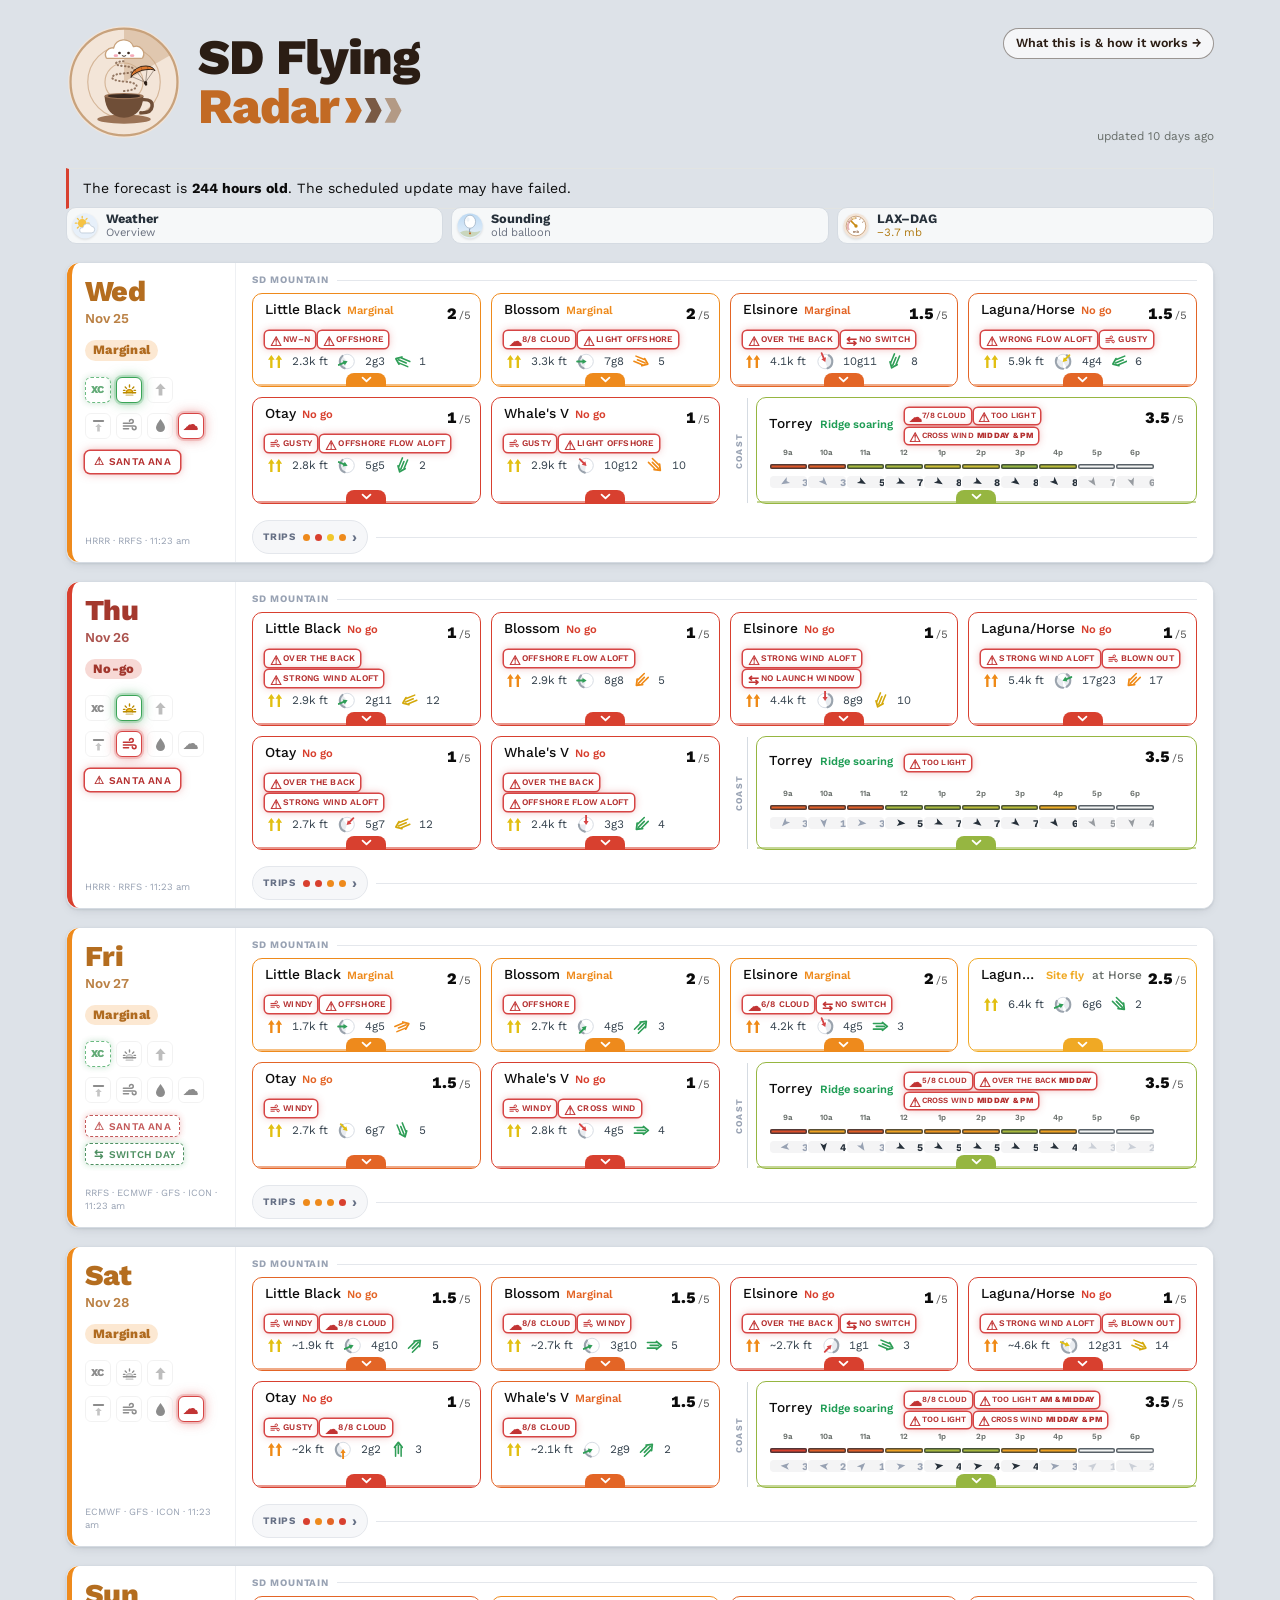
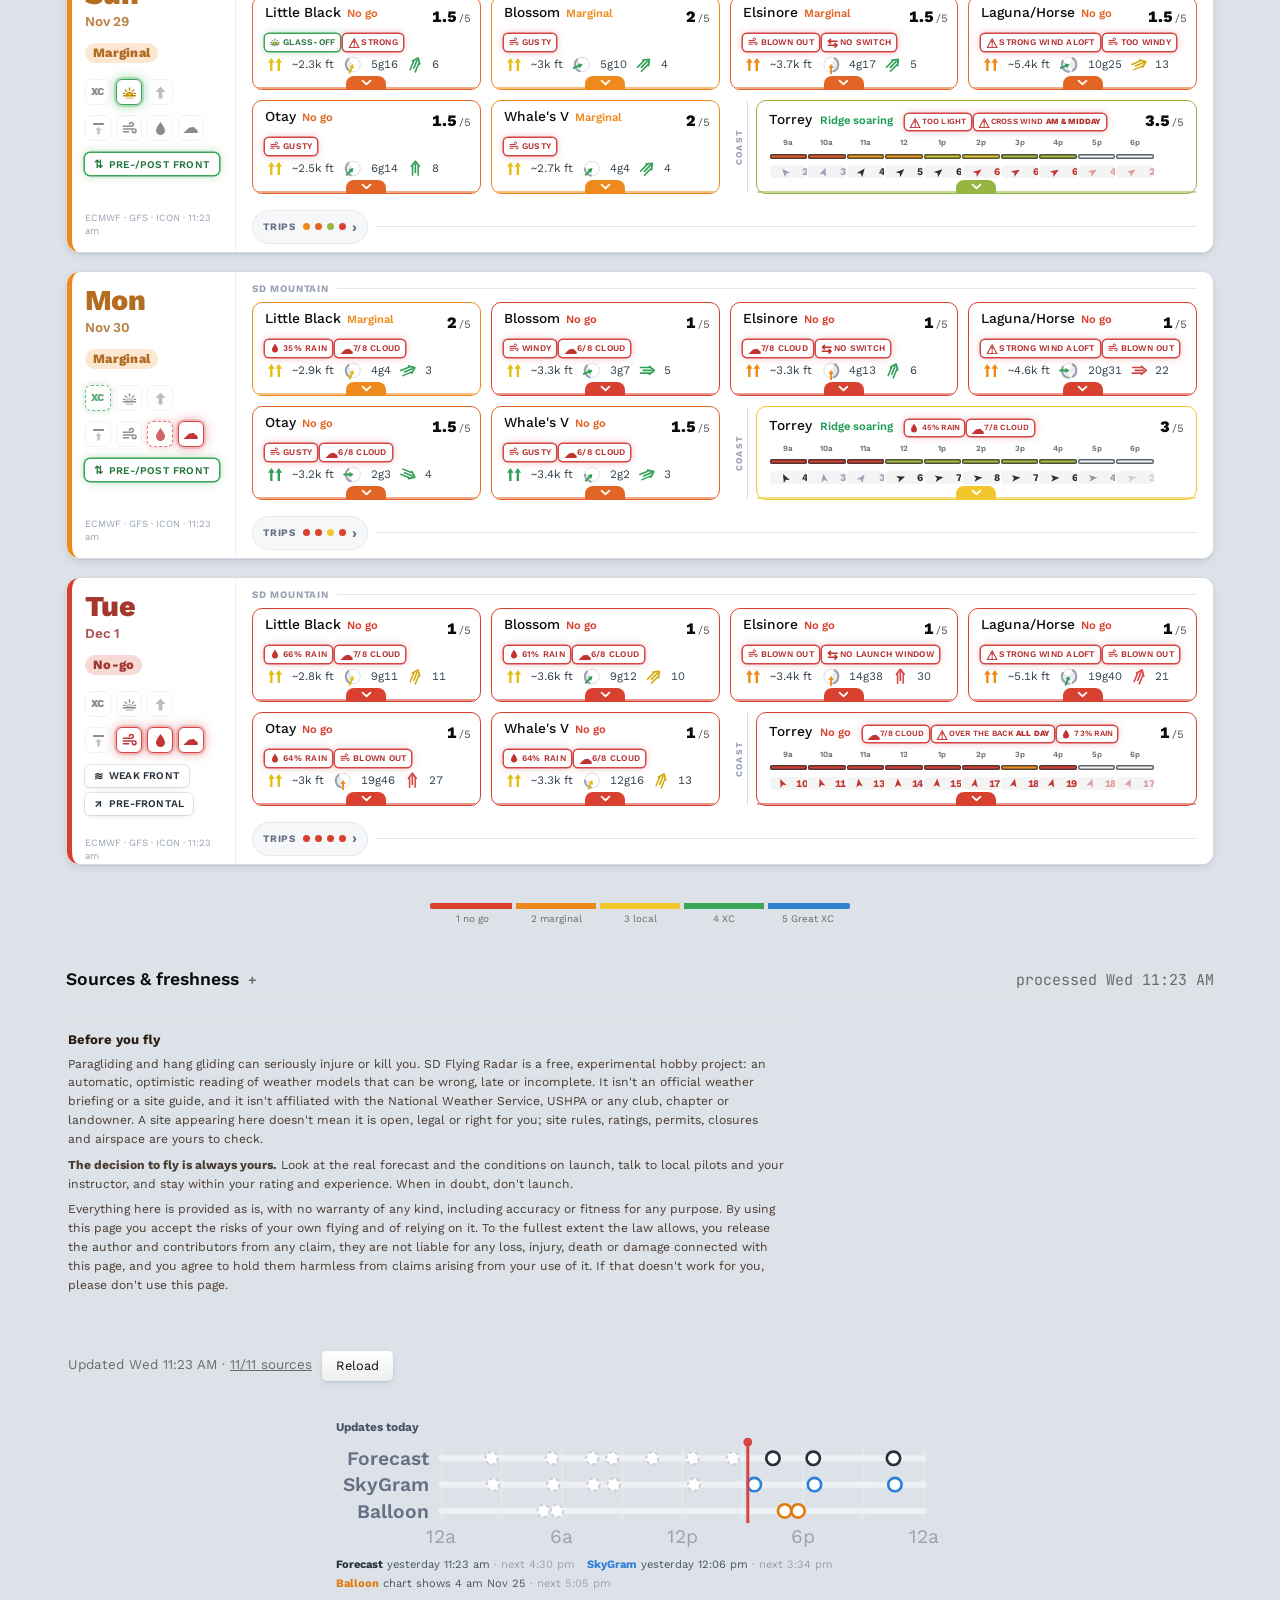
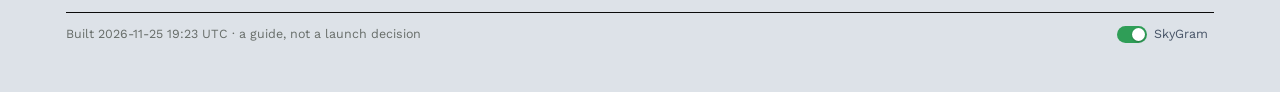
==== index.html @ cf8eb544 "Grid cards keep their two worst chips (the offshore-gradient warning was being cut); the chip reads " ====
<!doctype html>
<html lang="en" data-skin="glossy" data-theme="light" data-lay="grid">
<head>
<meta charset="utf-8">
<meta name="viewport" content="width=device-width,initial-scale=1,viewport-fit=cover">
<title>SD Flying Radar</title>
<meta name="claude:viewport-fit-sides" content="cover">

<link rel="icon" href="favicon.svg" type="image/svg+xml">
<link rel="icon" href="favicon-32.png" sizes="32x32" type="image/png">
<link rel="apple-touch-icon" href="apple-touch-icon.png">
<link rel="manifest" href="manifest.webmanifest">
<meta name="apple-mobile-web-app-title" content="SD Radar">
<meta name="apple-mobile-web-app-capable" content="yes">
<meta name="mobile-web-app-capable" content="yes">
<meta name="apple-mobile-web-app-status-bar-style" content="default">
<meta name="theme-color" content="#ffffff">
<link rel="preconnect" href="https://fonts.googleapis.com">
<link rel="stylesheet" href="https://fonts.googleapis.com/css2?family=Bodoni+Moda:ital,opsz,wght@0,6..96,500;1,6..96,500&family=Work+Sans:wght@400;500;600&family=JetBrains+Mono:wght@400;500&display=swap">
<style>
/* Layout: weather story on top, then one full-width card per day.
   Inside a card the three home sites get big panels, Torrey a row, the rest a compact strip.
   Same paper/ink look as the PG logbook; colour is reserved for day quality (1-5) and the day type. */
:root {
  --bg: #ffffff; --surface: #ffffff; --sunk: #f3f4f3; --ink: #0b0b0b; --muted: #676d69; --line: #e2e4e2;
  --q0: #d8402f; --q1: #ee8a1c; --q2: #f1c72b; --q3: #5fb24f; --q4: #3aa457; --q5: #2f7fcf;
  --font-display: "Bodoni Moda", "Didot", "Bodoni 72", Georgia, serif;
  --font-body: "Work Sans", "Helvetica Neue", Arial, sans-serif;
  --font-data: "JetBrains Mono", ui-monospace, Menlo, monospace;
  color-scheme: light;
}

* { box-sizing: border-box; }
[hidden] { display: none !important; }
body { margin: 0; background: var(--bg); color: var(--ink); font: 15px/1.5 var(--font-body); }
.wrap { max-width: 1180px; margin: 0 auto; padding-block: 24px 48px; padding-left: max(16px, env(safe-area-inset-left, 0px)); padding-right: max(16px, env(safe-area-inset-right, 0px)); display: grid; gap: 20px; }
h1, h2, h3 { font-family: var(--font-display); font-weight: 500; margin: 0; line-height: 1.1; text-wrap: balance; }
h1 { font-size: clamp(2.1rem, 6vw, 3.4rem); letter-spacing: -0.02em; }
h1 em { font-style: italic; }
h2 { font-size: 1.1rem; font-family: var(--font-body); font-weight: 600; }
.eyebrow { font-size: .68rem; text-transform: uppercase; letter-spacing: .16em; color: var(--muted); font-weight: 500; }
.muted { color: var(--muted); }
.mono { font-family: var(--font-data); font-variant-numeric: tabular-nums; }
a { color: inherit; }
button { font: inherit; color: var(--ink); background: var(--surface); border: 1px solid var(--line); padding: 6px 12px; min-height: 34px; cursor: pointer; }
button:hover { border-color: var(--ink); }
:focus-visible { outline: 2px solid var(--ink); outline-offset: 2px; }

header.top { display: flex; flex-wrap: wrap; gap: 8px 24px; align-items: baseline; justify-content: space-between; padding-bottom: 2px; }
header.top h1 { font-family: var(--font-body); font-weight: 700; font-size: 1.9rem; letter-spacing: -0.01em; display: flex; align-items: center; gap: 10px; flex-wrap: wrap; }
header.top h1 .logo { width: 78px; height: 78px; flex: 0 0 auto; }
/* wordmark: two lines, "Radar" in the wing's orange, chevrons exactly the height of the small letters (1ex) */
header.top h1 .wm { display: flex; flex-direction: column; line-height: .98; font-weight: 800; font-size: 2.15rem; letter-spacing: -0.02em; }
header.top h1 .wm1 { color: #2b1d14; } header.top h1 .wm2 { color: #c26a24; white-space: nowrap; }
header.top h1 .chev3 { height: 1ex; width: auto; vertical-align: baseline; margin-left: .12em; }
.fresh.bottom { margin: 12px 2px 0; }
header.top h1 .sub { font-weight: 400; font-size: .9rem; color: var(--muted); letter-spacing: 0; }
.fresh { display: flex; flex-wrap: wrap; gap: 6px 10px; align-items: center; font-size: .84rem; color: var(--muted); }
.fresh button { font-size: .8rem; min-height: 30px; padding: 3px 10px; border: 1px solid var(--line); border-radius: 4px; background: var(--surface); color: var(--ink); text-decoration: none; display: inline-flex; align-items: center; }
/* day card header: row 1 day + date, row 2 weather notices, row 3 sites; all on one left edge */
details.day > summary.hd { display: grid; grid-template-columns: minmax(0, 1fr) auto; column-gap: 12px; row-gap: 8px; align-items: center; }
details.day > summary.hd .exp { width: 30px; height: 26px; }
details.day > summary.hd .when { grid-column: 1; display: flex; align-items: baseline; gap: 6px; flex-wrap: nowrap; overflow: visible; }
details.day > summary.hd .when small { margin: 0 !important; display: inline !important; }
details.day > summary.hd .exp { grid-column: 2; grid-row: 1; }
details.day > summary.hd .notes { grid-column: 1 / -1; display: flex; flex-wrap: wrap; gap: 6px; align-items: center; }
details.day > summary.hd .notes .rx { margin: 0 !important; height: 24px; box-sizing: border-box; display: inline-flex; align-items: center; overflow: visible; }
details.day > summary.hd .sum { grid-column: 1 / -1; margin: 0; display: flex; flex-wrap: wrap; gap: 6px; align-items: center; }
details.day > summary.hd .sum .sc { margin: 0; }
details.day > summary.hd > .mods { grid-column: 1 / -1; justify-self: end; margin-top: -2px; }
/* wide screens: the model names sit at the end of the sites row instead of on a line of their own */
@media (min-width: 760px) {
  details.day > summary.hd .sum { grid-column: 1; }
  details.day > summary.hd > .mods { grid-column: 2; grid-row: 3; align-self: end; margin: 0 0 2px; }
  details.day > summary.hd:not(:has(.notes)) > .mods { grid-row: 2; }
}
details.fold, #sources { min-width: 0; max-width: 100%; }
.tablewrap { max-width: 100%; overflow-x: auto; }
.rules { border-collapse: collapse; font-size: .82rem; margin: 4px 0 10px; width: 100%; max-width: 680px; }
.rules th { text-align: left; font-weight: 600; padding: 5px 12px 5px 0; vertical-align: top; white-space: nowrap; }
.rules td { padding: 5px 0; color: #33404c; } .rules tr + tr { border-top: 1px solid var(--line); }
.howlink { display: inline-flex; align-items: center; gap: 6px; padding: 7px 14px; border-radius: 6px; background: #fff; color: #2b1d14; font-weight: 600; text-decoration: none; box-shadow: 0 0 0 1px rgba(20,30,40,.16), 0 2px 6px -3px rgba(20,30,40,.3); }
.howlink:hover { box-shadow: 0 0 0 1.5px #c26a24; }
.rx-why { --rxc: #444b52; }
/* the top of a day card (day, date, weather pills) is the coloured band; the sites sit on silver below */
details.day > summary.hd .band { grid-column: 1 / -1; display: grid; grid-template-columns: minmax(0, 1fr) auto; column-gap: 12px;
  align-items: center; margin: -12px -14px 0; padding: 7px 14px 7px; }
/* the day's colour sits only behind the day and date; pills and sites are on silver */
:root[data-skin="glossy"] details.day[data-date] { background: linear-gradient(180deg, #e3e7ec, #eef1f4) !important; }
:root[data-skin="glossy"] details.day[data-date] > summary.hd { background: linear-gradient(180deg, #e3e7ec, #e8ebef) !important; }
/* day cards stand out from the page: a slightly deeper silver, a firmer edge and a soft lift */
:root[data-skin="glossy"] details.day[data-date] { background: linear-gradient(180deg, #dce1e7, #e7eaee) !important;
  border: 1px solid rgba(15,25,40,.28) !important; box-shadow: 0 1px 0 rgba(255,255,255,.7) inset, 0 3px 10px -3px rgba(15,25,40,.35), 0 1px 2px rgba(15,25,40,.12) !important; }
:root[data-skin="glossy"] details.day[data-date] > summary.hd { background: linear-gradient(180deg, #dce1e7, #e1e5ea) !important; }
/* the day's quality is a small status chip next to the date; the card itself stays silver */
details.day[data-date] .band { padding: 10px 14px 0; margin-bottom: -8px; }
details.day[data-date] .when .dn { font-size: 1.4rem; line-height: 1.1; }
.dchip { display: inline-flex; align-items: center; height: 20px; padding: 0 8px; border-radius: 10px; font-size: .62rem; font-weight: 700;
  letter-spacing: .05em; text-transform: uppercase; color: #fff; background: var(--qc); white-space: nowrap; align-self: center; }
.dchip.lt { color: #2b1d14; }
/* day card spacing: even breathing room between the three rows, on every screen */
details.day > summary.hd.hd { row-gap: 10px; padding: 12px 14px 10px; }
details.day > summary.hd .notes { gap: 6px; }
details.day > summary.hd .sum { gap: 8px; }
details.day > summary.hd > .mods { margin-top: -4px; line-height: 1.2; }
/* weather notices: one neutral look, an icon says what it is; dark only for a strong signal */
details.day > summary.hd .notes .rx, details.day > summary.hd .notes .rx.rx-weak, details.day > summary.hd .notes .rx.rx-soft {
  background: rgba(255,255,255,.8) !important; color: #26303a !important; box-shadow: 0 0 0 1px rgba(20,30,40,.16) !important;
  border: 0 !important; border-radius: 5px; font-size: .66rem; font-weight: 600; letter-spacing: .03em; padding: 0 8px; gap: 5px; }
details.day > summary.hd .notes .rx .rq { opacity: .85; font-weight: 600; }
.rx .ic { font-style: normal; font-size: .82rem; line-height: 1; }
.rx .ic-svg { width: .62rem; height: .82rem; flex: 0 0 auto; }
/* site pills: bigger than the weather notices; XC a small bonus tag */
details.day > summary.hd .sum .sc { font-size: 1rem; min-height: 48px; padding: 7px 14px 7px; border-radius: 8px; justify-content: center; }
details.day > summary.hd .sum .sc .sc-t { gap: 6px; }
details.day > summary.hd .sum .sc .sc-bar { display: none; }   /* bar under the site name: off for now */
details.day > summary.hd .sum .sc .xcmark { font-size: .56rem; padding: 1px 4px; letter-spacing: .05em; border-radius: 3px; }
@media (max-width: 640px) { details.day > summary.hd .sum .sc { font-size: .95rem; min-height: 48px; padding: 7px 12px; } }
.of5 { font-size: .72em; font-weight: 500; opacity: .65; margin-left: 1px; }
.srcnote { font-size: .72rem; color: var(--muted); margin: 10px 2px 0; }
.banner { border: 1px solid var(--line); border-left: 3px solid var(--q0); padding: 9px 14px; font-size: .88rem; display: grid; gap: 4px; }

/* weather card: same frame as the days, neutral colour */
.story .wlist { display: grid; }
.story .wsec { background: color-mix(in srgb, var(--ink) 10%, var(--surface)); font-size: .72rem; font-weight: 700; letter-spacing: .1em; text-transform: uppercase;
  padding: 7px 18px; border-top: 1px solid color-mix(in srgb, var(--ink) 18%, transparent); border-bottom: 1px solid color-mix(in srgb, var(--ink) 18%, transparent); }
.story .wsec + .wrow { border-top: 0 !important; }
.story .wrow.wlink { font-size: .84rem; }
.story .wrow { display: grid; grid-template-columns: minmax(0, 1fr); gap: 4px 14px; padding: 8px 18px; font-size: .92rem; }
.story .wrow + .wrow { border-top: 1px solid var(--line); }
.story .wk { color: var(--muted); font-size: .86rem; }
#story > .hd { grid-template-columns: auto minmax(0, 1fr); }
#story > .hd .when { white-space: normal; }
#story > .hd .when small { white-space: nowrap; }
@media (max-width: 640px) { #story > .hd { grid-template-columns: 1fr; } }
.daynav a { border-radius: 4px; }
@media (max-width: 640px) { .story .wrow, .story .wsec { padding-inline: 14px; } }
.tag { font-size: .72rem; border: 1px solid var(--line); border-radius: 3px; padding: 0 6px; color: var(--muted); white-space: nowrap; }
.tag.ink { border-color: var(--ink); color: var(--ink); }
details.fold > summary { cursor: pointer; list-style: none; display: flex; justify-content: space-between; gap: 12px; flex-wrap: wrap; align-items: baseline; border-bottom: 1px solid var(--line); padding-bottom: 6px; }
details.fold > summary::-webkit-details-marker { display: none; }
details.fold > summary h2::after { content: " +"; color: var(--muted); font-family: var(--font-data); font-size: .9rem; }
details.fold[open] > summary h2::after { content: " −"; }
details.fold > :not(summary) { margin-top: 10px; }

.chip { display: inline-flex; align-items: center; gap: 4px; font-family: var(--font-data); font-size: .78rem; }
.chip i { width: 10px; height: 10px; display: inline-block; }
.xcmark { font-family: var(--font-body); font-weight: 600; font-size: .66rem; letter-spacing: .06em; background: var(--ink); color: var(--bg); padding: 1px 5px; border-radius: 3px; }

/* day cards */
.days { display: grid; gap: 18px; }
.day { border: 2px solid color-mix(in srgb, var(--ink) 75%, transparent); border-left: 6px solid var(--qc); border-radius: 4px; overflow: hidden; background: var(--surface); display: grid; scroll-margin-top: 12px; }
.day > .hd { display: grid; grid-template-columns: minmax(0, 1fr) auto; gap: 4px 18px; align-items: baseline; padding: 12px 18px 10px; background: linear-gradient(180deg, color-mix(in srgb, var(--qc) 20%, var(--surface)), color-mix(in srgb, var(--qc) 30%, var(--surface))); border-bottom: 1px solid color-mix(in srgb, var(--qc) 45%, var(--line)); }
.day .when { font-family: var(--font-body); font-weight: 600; font-size: 1.15rem; white-space: nowrap; }
.day .when small { font-weight: 400; font-size: .85rem; color: var(--muted); margin-left: 8px; }
.day .headline { margin: 0; font-size: .9rem; }
.big { font-family: var(--font-body); font-weight: 600; font-variant-numeric: tabular-nums; font-size: 1.35rem; line-height: 1; white-space: nowrap; }
.big small { font-size: .7rem; color: var(--muted); }

.list { display: grid; }
.srow { display: grid; grid-template-columns: 128px minmax(70px, 180px) 52px minmax(0, 1fr); gap: 4px 14px; align-items: center;
  padding: 10px 18px; border: 0; background: transparent; width: 100%; text-align: left; min-height: 0; cursor: pointer; color: var(--ink); }
.srow:hover, .srow[aria-expanded="true"] { background: color-mix(in srgb, var(--ink) 4%, transparent); }
.srow .nm { font-family: var(--font-body); font-weight: 500; font-size: .98rem; white-space: nowrap; overflow: hidden; text-overflow: ellipsis; }
.srow .rt { font-family: var(--font-body); font-weight: 600; font-variant-numeric: tabular-nums; font-size: 1rem; text-align: right; white-space: nowrap; }
.srow .tx { display: flex; flex-wrap: wrap; gap: 2px 8px; align-items: baseline; min-width: 0; }
.list > .srow + .srow, .minor > .srow { border-top: 1px solid var(--line); }
.srow.coast { border-top-color: color-mix(in srgb, var(--ink) 22%, transparent) !important; }
.minor { display: grid; grid-template-columns: repeat(auto-fit, minmax(min(100%, 400px), 1fr)); column-gap: 0; border-top: 1px solid color-mix(in srgb, var(--ink) 22%, transparent); }
.minor > .srow:nth-child(-n+2) { border-top: 0; }
@media (max-width: 840px) { .minor > .srow:nth-child(2) { border-top: 1px solid var(--line); } }
.srow.small { padding-block: 7px; grid-template-columns: 128px minmax(60px, 110px) 46px minmax(0, 1fr); }
.srow.small .nm { font-weight: 400; font-size: .86rem; color: var(--muted); }
.srow.small .rt { font-size: .86rem; font-weight: 500; color: var(--muted); }
.srow.small .note, .srow.small .lab { font-size: .74rem; }
.srow.small .note { color: var(--muted); }
.srow.small { grid-template-columns: 110px minmax(50px, 90px) 46px minmax(0, 1fr); }
.srow.small .tx { flex-wrap: nowrap; overflow: hidden; white-space: nowrap; }
.srow.small .tx .note { overflow: hidden; text-overflow: ellipsis; }
.srow.small .tag { font-size: .66rem; padding: 0 4px; }
@media (max-width: 640px) {
  .srow, .srow.small { grid-template-columns: minmax(0, 1fr) 90px 48px; padding-inline: 14px; }
  .srow .tx { grid-column: 1 / -1; }
  .srow.small .tx { white-space: normal; flex-wrap: wrap; }
}
.label { display: inline-flex; gap: 6px; align-items: center; flex-wrap: wrap; }
.lab { font-size: .86rem; font-weight: 600; }
.note { font-size: .86rem; margin: 0; }

/* 1-5 bar with flyable (2.5) and XC (3.5) marks */
.bar { height: 8px; background: var(--sunk); position: relative; display: block; }
.bar i { position: absolute; inset: 0 auto 0 0; display: block; }
.bar::before, .bar::after { content: ""; position: absolute; top: -2px; bottom: -2px; width: 1px; background: var(--muted); opacity: .5; }
.bar::before { left: 50%; } .bar::after { left: 70%; }
.bar.thin { height: 5px; }

.row { display: grid; grid-template-columns: 110px minmax(80px, 200px) 46px minmax(0, 1fr); gap: 12px; align-items: center; padding: 8px 16px; border: 0; border-top: 1px solid var(--line); background: transparent; width: 100%; text-align: left; min-height: 0; cursor: pointer; }
.row .nm { font-family: var(--font-display); font-size: 1.05rem; }
@media (max-width: 560px) { .row { grid-template-columns: 80px minmax(0, 1fr) 40px; } .row .note { grid-column: 1 / -1; } }
.others { display: grid; grid-template-columns: repeat(auto-fit, minmax(min(100%, 170px), 1fr)); border-top: 1px solid var(--line); }
.mini { padding: 8px 16px; display: grid; gap: 3px; border: 0; background: transparent; text-align: left; min-height: 0; width: 100%; cursor: pointer; align-content: start; }
.mini .t { display: flex; justify-content: space-between; gap: 6px; font-size: .8rem; }
.mini .t span:first-child { color: var(--muted); }
.mini .note { font-size: .74rem; color: var(--muted); }

.det { grid-column: 1 / -1; border-bottom: 1px solid var(--line); border-top: 1px solid var(--ink); padding: 12px 16px 14px; display: grid; gap: 10px; font-size: .84rem; background: var(--surface); }
.factors { display: grid; gap: 6px; max-width: 720px; }
/* opened site: two compact sections, what makes the number and what is only good to know */
.dsec { display: grid; gap: 6px; max-width: 720px; }
/* second level: name, label + what made the number, pills; no bar, no number (the colour says it) */
.srow.srow, .srow.small.small { grid-template-columns: minmax(0, 1fr); row-gap: 4px; }
.srow .tx { grid-column: 1 / -1; }
.srow .nmrow { grid-column: 1 / -1; display: flex; align-items: center; justify-content: space-between; gap: 10px; min-width: 0; }
.dscore.sm { margin: 0; padding: 0; border-radius: 0; background: none; box-shadow: none; }
.dscore.sm b { font-size: 1.05rem; } .dscore.sm .dsl { font-size: .75rem; margin-right: 4px; } .dscore.sm small { font-size: .7rem; }
@media (min-width: 760px) {
  .srow.srow, .srow.small.small { grid-template-columns: 150px minmax(0, 1fr); column-gap: 14px; }
  .srow .tx { grid-column: 1 / -1; } .srow .spills { grid-column: 1 / -1 !important; }
}
.fresh-top { margin: 2px 0 0; font-size: .74rem; color: var(--muted); }
.wa { display: inline-flex; align-items: center; gap: 2px; white-space: nowrap; }
.wa svg { width: .8em; height: .8em; }
.wa svg.lift { width: 1.05em; height: .9em; margin-right: 3px; }
.wa small { font-size: .78em; opacity: .7; margin-left: 1px; }
.facts .sep { margin: 0 6px; opacity: .5; }
.hstrip { display: grid; grid-template-columns: repeat(10, 1fr); gap: 2px; max-width: 520px; }
.hstrip .hc { height: 14px; border-radius: 2px; box-shadow: inset 0 0 0 1.5px rgba(38,48,58,.75); }
.hstrip .hl:first-of-type, .hstrip .hl:last-child { white-space: nowrap; }
.hstrip .hl { font-size: .58rem; color: var(--muted); text-align: center; font-variant-numeric: tabular-nums; line-height: 1.1; }
.hstrip .hc { grid-row: 1; }
.hstrip .hl { grid-row: 3; }
.hstrip .wbr { grid-row: 2; height: 9px; margin: 1px 2px 0; }
.hstrip .wbr svg { display: block; width: 100%; height: 100%; overflow: visible; }
.hstrip .wbr path { fill: none; stroke: #26303a; stroke-width: 1.6; stroke-linecap: round; stroke-linejoin: round; }
.hstrip .wbr.glass path { stroke: #b07a2a; stroke-dasharray: 3 3; }
/* one text system: body .78rem, captions .72rem, every chip and section head .62rem capitals */
.dh, .gk, .steps .st, .srow .spills .rx, details.day > summary.hd .notes .rx { font-size: .62rem !important; font-weight: 600; letter-spacing: .04em; text-transform: uppercase; }
.gk, .steps .st { height: 21px; display: inline-flex; align-items: center; padding: 0 7px; border-radius: 5px; }
.factor .fk, .factor .fv, .srow .facts { font-size: .78rem; }
.factor .fs { font-size: .72rem; }
.srow .facts { font-size: .78rem; color: #33404c; font-variant-numeric: tabular-nums; }
.srow.small .facts { font-size: .72rem; }
.srow .spills { grid-column: 1 / -1; display: flex; flex-wrap: wrap; gap: 5px; }
.srow .spills .rx { margin: 0; height: 21px; padding: 0 7px; gap: 4px; border-radius: 5px; font-size: .6rem; font-weight: 600; letter-spacing: .03em;
  text-transform: uppercase; background: rgba(255,255,255,.8); color: #26303a; box-shadow: 0 0 0 1px rgba(20,30,40,.16); border: 0; display: inline-flex; align-items: center; }
.srow .spills .rx.strong { background: #26303a; color: #fff; box-shadow: none; }
.srow .spills .dv { font-weight: 800; }
.dscore { justify-self: start; width: max-content; display: inline-flex; align-items: baseline; gap: 2px; padding: 3px 12px; border-radius: 6px; margin-bottom: 8px;
  background: color-mix(in srgb, var(--rc) 45%, #fff); box-shadow: 0 0 0 1px rgba(20,30,40,.12); font-variant-numeric: tabular-nums; }
.dscore .dsl { font-size: .95rem; font-weight: 600; margin-right: 6px; }
.dscore b { font-size: 1.35rem; font-weight: 800; } .dscore small { font-size: .8rem; opacity: .7; }
.dsec + .dsec { margin-top: 10px; }
.dh { font-size: .62rem; font-weight: 700; letter-spacing: .1em; text-transform: uppercase; color: var(--muted); }
.steps { display: flex; flex-wrap: wrap; align-items: center; gap: 4px 6px; font-size: .74rem; }
.steps .st { padding: 2px 7px; border-radius: 4px; background: rgba(255,255,255,.75); box-shadow: 0 0 0 1px rgba(20,30,40,.12); font-variant-numeric: tabular-nums; }
.steps .st.neg { color: #8a2c1d; }
.steps .st.fin { font-weight: 700; background: color-mix(in srgb, var(--rc) 55%, #fff); }
.steps .arr { color: var(--muted); font-size: .7rem; }
.gks { display: flex; flex-wrap: wrap; gap: 5px; }
.gk { font-size: .72rem; padding: 2px 8px; border-radius: 4px; background: rgba(255,255,255,.6); box-shadow: 0 0 0 1px rgba(20,30,40,.1); color: #33404c; }
.factor { display: grid; grid-template-columns: 110px minmax(0, 1fr) 96px; gap: 2px 12px; align-items: center; }
.factor .fk { font-size: .8rem; }
.factor .fv { font-variant-numeric: tabular-nums; font-weight: 500; font-size: .86rem; text-align: right; white-space: nowrap; }
.factor .fs { grid-column: 2 / -1; font-size: .72rem; color: var(--muted); margin-top: -2px; }
.factor .fbar { height: 8px; background: var(--sunk); position: relative; }
.factor .fbar i { position: absolute; inset: 0 auto 0 0; display: block; }
@media (max-width: 560px) { .factor { grid-template-columns: 92px minmax(0, 1fr) 96px; gap: 2px 10px; } }

.inds { display: flex; flex-wrap: wrap; gap: 6px 16px; align-items: center; font-size: .78rem; }
.ind { display: inline-flex; align-items: center; gap: 6px; font-weight: 500; }
.ind i { width: 9px; height: 9px; border-radius: 50%; display: inline-block; }
.legend { display: flex; flex-wrap: wrap; gap: 6px 16px; font-size: .76rem; color: var(--muted); align-items: center; }
.legend .chip i { width: 18px; height: 8px; }
section.panel { display: grid; gap: 10px; }
section.panel > header { border-bottom: 1px solid var(--ink); padding-bottom: 6px; display: flex; justify-content: space-between; gap: 12px; flex-wrap: wrap; align-items: baseline; }
.tablewrap { overflow-x: auto; }
table.src { border-collapse: collapse; width: 100%; font-size: .82rem; }
table.src th, table.src td { text-align: left; padding: 7px 12px 7px 0; border-bottom: 1px solid var(--line); white-space: nowrap; }
table.src th { font-size: .62rem; text-transform: uppercase; letter-spacing: .14em; color: var(--muted); font-weight: 500; }
td.mono { font-family: var(--font-data); }
.ok { color: var(--q3); } .bad { color: var(--q0); }
.links { display: grid; grid-template-columns: repeat(auto-fill, minmax(min(100%, 250px), 1fr)); gap: 8px; }
.links a { border: 1px solid var(--line); padding: 9px 12px; text-decoration: none; display: grid; gap: 2px; }
.links a:hover { border-color: var(--ink); }
.links small { color: var(--muted); font-size: .74rem; }
.how { font-size: .86rem; max-width: 90ch; display: grid; gap: 6px; }
.how p { margin: 0; }
footer { border-top: 1px solid var(--ink); padding-top: 12px; display: flex; flex-wrap: wrap; gap: 8px; align-items: center; justify-content: space-between; font-size: .78rem; color: var(--muted); }
footer .presets { display: flex; gap: 6px; }
.snaps[open] { flex-basis: 100%; }
footer button[aria-pressed="true"] { border-color: var(--ink); box-shadow: inset 0 0 0 1px var(--ink); }
/* sticky day buttons (phone and desktop) */
.daynav { position: sticky; top: env(safe-area-inset-top, 0px); z-index: 20; background: var(--bg); display: flex; gap: 6px; overflow-x: auto; padding: 8px 0; border-bottom: 1px solid var(--line); scrollbar-width: none; }
.daynav::-webkit-scrollbar { display: none; }
.daynav a { flex: 0 0 auto; text-decoration: none; display: grid; justify-items: center; gap: 1px; min-width: 54px; padding: 5px 8px; border: 1px solid var(--line); border-bottom: 4px solid var(--qc); background: var(--surface); }
.daynav a b { font-weight: 500; font-size: .8rem; }
.daynav a span { font-family: var(--font-data); font-size: .72rem; color: var(--muted); }
body::before { content: ""; position: fixed; inset: 0 0 auto; height: env(safe-area-inset-top, 0px); z-index: 30; background: var(--bg); }
.day { scroll-margin-top: calc(env(safe-area-inset-top, 0px) + 74px); }

/* bottom sheet for site details on phones */
.scrim { position: fixed; inset: 0; z-index: 40; background: color-mix(in srgb, var(--ink) 35%, transparent); }
.sheet { position: fixed; left: 0; right: 0; bottom: 0; z-index: 41; max-height: 82vh; overflow-y: auto; background: var(--surface); border-top: 2px solid var(--ink);
  padding: 8px max(16px, env(safe-area-inset-right, 0px)) calc(18px + env(safe-area-inset-bottom, 0px)) max(16px, env(safe-area-inset-left, 0px));
  display: grid; gap: 10px; font-size: .86rem; box-shadow: 0 -8px 24px color-mix(in srgb, var(--ink) 18%, transparent); }
@media (min-width: 761px) { .sheet { left: 50%; right: auto; width: min(720px, 100vw); transform: translateX(-50%); border: 2px solid var(--ink); border-bottom: 0; border-radius: 14px 14px 0 0; } }
.sheet .grab { justify-self: center; width: 44px; height: 4px; background: var(--line); border-radius: 2px; }
.sheet .close { position: absolute; top: 6px; right: max(10px, env(safe-area-inset-right, 0px)); min-height: 36px; min-width: 36px; padding: 0; font-size: 1.1rem; }
.sheet .when { font-size: .74rem; color: var(--muted); text-transform: uppercase; letter-spacing: .12em; }
@media (prefers-reduced-motion: no-preference) { .sheet { animation: up .18s ease-out; } @keyframes up { from { transform: translateY(30%); opacity: .4; } } }

/* phone: tighter cards */
@media (max-width: 760px) {
  .wrap { gap: 14px; padding-block: 14px 36px; }
  .day > .hd { padding: 10px 14px 8px; }
  .day .when { font-size: 1.25rem; }
  .big { font-size: 1.25rem; }
  .note { font-size: .82rem; }
  .legend { display: none; }
  
  .factor { grid-template-columns: 92px minmax(0, 1fr) 96px; }
}
/* day type: the strongest signal on a card */
.rx { display: inline-flex; align-items: center; gap: 6px; font-family: var(--font-body); font-weight: 700; font-size: .78rem; letter-spacing: .06em;
  text-transform: uppercase; color: #fff; background: var(--rxc); padding: 3px 9px; border-radius: 999px; white-space: nowrap; vertical-align: middle; }
.rx .rq { font-weight: 500; text-transform: none; letter-spacing: 0; opacity: .85; }
.rx.sm { font-size: .6rem; padding: 0 5px; letter-spacing: .04em; }
.rx-front { --rxc: #34508f; } .rx-pre { --rxc: #6b7899; } .rx-post { --rxc: #11827f; }
.rx-sa { --rxc: #d2691e; } .rx-rain { --rxc: #2f6fb3; } .rx-cloud { --rxc: #5d6b7a; }
.rx.rx-weak { background: transparent !important; color: var(--rxc); box-shadow: inset 0 0 0 1.5px var(--rxc) !important; }
.rx.rx-soft { background: transparent !important; color: #2f6fb3; box-shadow: inset 0 0 0 1.5px #2f6fb3 !important; }
.day > .hd .when .rx + .rx { margin-left: 5px; }
.wk-d .rx.sm + .rx.sm { margin-top: 2px; } .rx-switch { --rxc: #b8860b; }
.day .when .rx { margin-left: 10px; }
details.day > summary { list-style: none; cursor: pointer; }
/* week grid */
.wk { display: grid; gap: 6px; border: 2.5px solid var(--ink); border-radius: 12px; padding: 10px; background: var(--surface); }
.wk-h, .wk-r { display: grid; grid-template-columns: 76px repeat(var(--cols), minmax(0, 1fr)); gap: 6px; align-items: stretch; }
.wk-h span { font-size: .66rem; font-weight: 600; color: var(--muted); text-align: center; text-transform: uppercase; letter-spacing: .04em; }
.wk-d { display: grid; justify-items: start; align-content: center; gap: 1px; padding: 2px 0; border: 0; background: transparent; text-align: left; min-height: 0; cursor: pointer; }
.wk-d b { font-size: .92rem; } .wk-d small { font-size: .7rem; color: var(--muted); }
.wk-d .rx.sm { font-size: .5rem; margin-top: 2px; padding: 0 4px; letter-spacing: .02em; }
.wk-c { display: flex; align-items: center; justify-content: center; gap: 4px; min-height: 48px; padding: 4px; border-radius: 8px; cursor: pointer;
  background: color-mix(in srgb, var(--rc) 30%, var(--surface)); border: 1.25px solid color-mix(in srgb, var(--ink) 70%, transparent); }
.wk-c b { font-size: 1.25rem; font-weight: 700; font-variant-numeric: tabular-nums; }
.wk-c .xcmark { font-size: .55rem; padding: 0 4px; }
.wk-c .trend { margin: 0; font-size: .6rem; }
.wk-c.empty { display: flex; align-items: center; justify-content: center; color: var(--muted); }
.wk-s { grid-column: 2 / -1; font-size: .74rem; color: var(--muted); margin-top: -2px; display: flex; flex-wrap: wrap; gap: 4px; align-items: center; }
.wk-x { border: 1px solid color-mix(in srgb, var(--ink) 55%, transparent); border-radius: 999px; padding: 0 7px; min-height: 0; font-size: .72rem; background: color-mix(in srgb, var(--q4) 18%, var(--surface)); }
.wk-x .xcmark { font-size: .5rem; padding: 0 3px; }
.wk-why { text-transform: none; font-weight: 600; color: var(--ink); }
.dsl { display: grid; gap: 6px; }
.ds { display: grid; grid-template-columns: 40px minmax(0, 1fr); gap: 10px; align-items: center; text-align: left; min-height: 0; padding: 8px 10px; border-radius: 8px;
  background: color-mix(in srgb, var(--rc) 14%, var(--surface)); border: 1.25px solid color-mix(in srgb, var(--ink) 60%, transparent); box-shadow: inset 3px 0 0 var(--rc); }
.ds-n { font-size: 1.3rem; text-align: center; }
.ds-t { display: flex; flex-wrap: wrap; gap: 2px 8px; align-items: baseline; }
.ds-nm { font-weight: 600; }
.sheet .when .rx, .sheet .when .why { margin-left: 6px; text-transform: uppercase; }
.sheet .when .why { font-size: .62rem; border: 1.5px solid var(--ink); border-radius: 999px; padding: 0 6px; color: var(--ink); }
#story > .hd { position: relative; padding-right: 44px; }
#story > .hd .exp { position: absolute; right: 12px; top: 10px; }
.day > .hd .when { display: flex; flex-wrap: wrap; align-items: center; gap: 4px 0; white-space: normal; min-width: 0; }
.day > .hd .when small { white-space: nowrap; }
.day > .hd .when .rx, .day > .hd .when .why { white-space: nowrap; }
#story > .hd .ov { grid-column: 1 / -1; font-size: .92rem; font-weight: 500; margin-top: 2px; }
#story[open] > .hd { border-bottom: 1.5px solid var(--ink); }
details.day > summary::-webkit-details-marker { display: none; }
details.day:not([open]) > summary { border-bottom: 0 !important; }
.day > .hd .sum { grid-column: 1 / -1; display: flex; flex-wrap: wrap; gap: 6px; align-items: center; margin-top: 4px; }
.sc { display: inline-flex; align-items: center; gap: 4px; font-size: .78rem; padding: 2px 8px; border-radius: 999px;
  background: color-mix(in srgb, var(--rc) 22%, var(--surface)); border: 1px solid color-mix(in srgb, var(--ink) 55%, transparent); font-variant-numeric: tabular-nums; }
.sc b { font-weight: 600; }
@media (max-width: 640px) { .sc { font-size: .72rem; padding: 2px 7px; } }
.wk-h span { line-height: 1.15; align-self: end; }
.sc .xcmark { font-size: .55rem; padding: 0 4px; }
.sx { font-size: .74rem; color: var(--muted); margin-left: 4px; }
details.day[open] > summary .sum, details.day[open] > summary > .mods { display: none; }
.exp { width: 34px; height: 34px; border-radius: 50%; border: 1.5px solid var(--ink); background: var(--surface); display: inline-flex; align-items: center; justify-content: center; align-self: center; flex: 0 0 auto; }
.chev { display: block; width: 9px; height: 9px; border-right: 2.5px solid var(--ink); border-bottom: 2.5px solid var(--ink); transform: translateY(-2px) rotate(45deg); transition: transform .15s ease; }
details.day[open] > summary .chev { transform: translateY(2px) rotate(-135deg); }
/* a smaller open button on each site row (second layer), so it's clear a site opens too */
.srow { position: relative; padding-right: 46px !important; }
.exp.sm { position: absolute; right: 10px; top: 50%; transform: translateY(-50%); width: 24px; height: 24px; }
.exp.sm .chev { width: 6px; height: 6px; border-width: 0 2px 2px 0; }
.srow[aria-expanded="true"] .exp.sm .chev { transform: translateY(1px) rotate(-135deg); }
details.day > summary.hd { grid-template-columns: minmax(0, 1fr) 34px; align-items: center; }
details.day > summary.hd .when { flex-wrap: nowrap; overflow: hidden; }
details.day > summary.hd .when .rx { flex: 0 1 auto; min-width: 0; overflow: hidden; text-overflow: ellipsis; }
.rx-s { display: none; }
@media (max-width: 640px) { details.day > summary.hd .rx { letter-spacing: .02em; font-size: .56rem; padding: 2px 6px; } }
.dn-s { display: none; }
.frz { font-size: .66rem; font-weight: 600; letter-spacing: .04em; text-transform: uppercase; color: var(--ink); border: 1px dashed color-mix(in srgb, var(--ink) 50%, transparent); border-radius: 4px; padding: 0 6px; margin-right: 4px; }
.flown { padding: 6px 18px; font-size: .8rem; border-bottom: 1px solid var(--line); background: color-mix(in srgb, var(--ink) 4%, var(--surface)); }
.arch-back { justify-self: start; }
.arch-h { margin: 0; font-size: .82rem; color: var(--muted); }
.day > .hd .when small.rel { font-size: .8rem; font-weight: 500; color: var(--ink); margin-left: 5px; }
.day > .hd .when small.rel + small { margin-left: 5px; }
@media (max-width: 430px) { details.day > summary.hd .when.has-rx small.rel + small { display: none; } }
.wk-d small.rel { font-size: .7rem; font-weight: 500; color: var(--ink); }
@media (max-width: 430px) { details.day > summary.hd .when.has-rx .dn-l { display: none; } details.day > summary.hd .when.has-rx .dn-s { display: inline; } }
/* day-type and rain pills travel together: next to the date when there is room, else on the next line */
.day > .hd .when .pills { display: inline-flex; gap: 5px; align-items: center; margin-left: 8px; white-space: nowrap; }
.day > .hd .when .pills .rx { margin: 0; }
details.day > summary.hd .when { flex-wrap: wrap; row-gap: 4px; }
/* phones: the pills get their own line under the day and wrap instead of being cut off; labels shorten */
@media (max-width: 640px) {
  details.day > summary.hd .when .pills { flex: 1 0 100%; margin-left: 0; flex-wrap: wrap; white-space: normal; row-gap: 4px; }
  details.day > summary.hd .when .pills .rx { overflow: visible; flex: 0 0 auto; }
  .rx .lg { display: none; }
}
.day > .hd .sum .why { margin: 0 4px 0 0; font-size: .66rem; }
/* which models fed the day's ratings, bottom right of each card */
.mods { font-size: .66rem; color: var(--muted); font-weight: 400; letter-spacing: .02em; white-space: nowrap; }
.day > .hd .sum .mods { margin-left: auto; align-self: flex-end; }
.sc.watch { border-width: 2px; border-style: solid; font-weight: 600; }

.srow.watch:not(.shy) .nm::before { content: "★ "; }
.sc.shy { background: transparent !important; border: 1px dashed color-mix(in srgb, var(--ink) 35%, transparent); color: var(--muted); font-size: .7rem; padding: 1px 7px; }
.srow.watch.shy { filter: grayscale(1); opacity: .5; }
.nwsr { font-size: .7rem; font-weight: 600; color: var(--ink); border: 1.5px dashed var(--ink); border-radius: 999px; padding: 1px 8px; white-space: nowrap; }
.nwsrow { font-size: .8rem; font-weight: 600; padding: 6px 14px; border-bottom: 1px dashed color-mix(in srgb, var(--ink) 40%, transparent); }
.mods-b { display: block; text-align: right; padding: 6px 14px 8px; }
details.day:not([open]) > .mods-b { display: none; }
@media (max-width: 640px) {
  details.day > summary.hd { gap: 4px 10px; }
  details.day > summary.hd .when { font-size: 1.1rem; }
  details.day > summary.hd .when small { margin-left: 6px; font-size: .78rem; }
  details.day > summary.hd .when .rx { font-size: .6rem; padding: 2px 7px; margin-left: 7px; }
}
.trend { display: inline-flex; align-items: baseline; gap: 1px; font-size: .62rem; font-weight: 700; margin-right: 4px; vertical-align: 1px; }
.trend small { font-size: .58rem; font-weight: 500; color: var(--muted); }
.trend.up { color: var(--q4); } .trend.down { color: var(--q0); }
.daynav a span.n .trend { margin: 0 0 0 2px; }
.day .why { margin-left: 8px; display: inline-flex; vertical-align: middle; font-size: .7rem; font-weight: 600; letter-spacing: .05em; text-transform: uppercase;
  border: 1.5px solid var(--ink); border-radius: 999px; padding: 1px 8px; color: var(--ink); background: var(--surface); }
.daynav a span.rx { color: #fff; font-family: var(--font-body); font-size: .56rem; }
.daynav a span.rx .rq { display: none; }
.empty { padding: 30px; border: 1px dashed var(--ink); text-align: center; }

/* ---------- site tiles and day tabs ---------- */
.daynav a b { font-size: .74rem; font-weight: 600; color: var(--muted); letter-spacing: .02em; }
.daynav a span.n { font-family: var(--font-body); font-size: 1.15rem; font-weight: 700; line-height: 1; color: var(--ink); display: inline-flex; align-items: center; gap: 4px; }
.daynav a span.n .xcmark { font-size: .55rem; padding: 1px 4px; }
.daynav a { gap: 3px; min-width: 58px; padding: 6px 8px 7px; }
.det { margin: 0; }
.srow { transition: background-color .12s ease; }

/* Tinted: each site is a flat tile washed in its own rating colour */
.day { border: 2.5px solid var(--ink); border-radius: 12px; }
.day > .hd { background: color-mix(in srgb, var(--qc) 22%, var(--surface)); border-bottom: 1.5px solid var(--ink); }
.list { gap: 6px; padding: 10px; }
.minor { gap: 6px; border-top: 0; }
.srow, .srow.coast { border: 1.25px solid color-mix(in srgb, var(--ink) 70%, transparent) !important; border-radius: 8px; background: color-mix(in srgb, var(--rc) 9%, var(--surface)); box-shadow: inset 3px 0 0 var(--rc); }
.srow:hover { background: color-mix(in srgb, var(--rc) 15%, var(--surface)); }
.srow[aria-expanded="true"] { border-bottom-color: transparent !important; border-radius: 8px 8px 0 0; background: color-mix(in srgb, var(--rc) 15%, var(--surface)); }
.det { margin-top: -6px; border: 1.25px solid color-mix(in srgb, var(--ink) 70%, transparent); border-top: 1px dashed var(--line); border-radius: 0 0 8px 8px; background: color-mix(in srgb, var(--sunk) 80%, var(--surface)); box-shadow: inset 3px 0 0 var(--line); }
.daynav a { border: 1.5px solid var(--ink); border-radius: 8px; background: color-mix(in srgb, var(--qc) 22%, var(--surface)); }


/* ---------- optional glossy skin (button next to Light/Dark) ---------- */
:root[data-skin="glossy"] { --gl-hl: rgba(255,255,255,.95); --gl-hl2: rgba(255,255,255,.55); --gl-sh: rgba(20,32,56,.16); --gl-sh2: rgba(20,32,56,.08); --gl-page: linear-gradient(180deg, #eef1f5, #f8f9fb 40%, #eef1f5); }
:root[data-skin="glossy"] body { background: var(--gl-page); background-attachment: fixed; }
:root[data-skin="glossy"] body::before { background: transparent; }
:root[data-skin="glossy"] .day { border: 0; border-radius: 22px; overflow: hidden;
  background: linear-gradient(180deg, color-mix(in srgb, var(--surface) 96%, transparent), color-mix(in srgb, var(--surface) 88%, transparent));
  box-shadow: inset 0 1px 0 var(--gl-hl), 0 1px 2px var(--gl-sh2), 0 14px 34px -14px var(--gl-sh); }
:root[data-skin="glossy"] .day > .hd { border-bottom: 1px solid color-mix(in srgb, var(--ink) 8%, transparent);
  background: linear-gradient(180deg, color-mix(in srgb, var(--qc) 55%, var(--surface)), color-mix(in srgb, var(--qc) 34%, var(--surface))); }
:root[data-skin="glossy"] #story > .hd { background: linear-gradient(180deg, color-mix(in srgb, var(--ink) 8%, var(--surface)), var(--surface)); }
:root[data-skin="glossy"] .day > .hd .when { letter-spacing: -.01em; }
:root[data-skin="glossy"] .exp { border: 0; background: linear-gradient(180deg, var(--surface), color-mix(in srgb, var(--ink) 7%, var(--surface)));
  box-shadow: inset 0 1px 0 var(--gl-hl), 0 1px 2px var(--gl-sh2), 0 3px 8px -2px var(--gl-sh); }
:root[data-skin="glossy"] .rx { background: linear-gradient(180deg, color-mix(in srgb, var(--rxc) 80%, #fff), var(--rxc)); box-shadow: inset 0 1px 0 rgba(255,255,255,.35), 0 2px 6px -2px var(--gl-sh); }
:root[data-skin="glossy"] .why { border: 0; background: linear-gradient(180deg, var(--surface), color-mix(in srgb, var(--ink) 8%, var(--surface))); box-shadow: inset 0 1px 0 var(--gl-hl), 0 1px 3px var(--gl-sh2); }
:root[data-skin="glossy"] .sc { border: 0; padding: 3px 10px;
  background: linear-gradient(180deg, color-mix(in srgb, var(--rc) 38%, var(--surface)), color-mix(in srgb, var(--rc) 60%, var(--surface)));
  box-shadow: inset 0 1px 0 var(--gl-hl2), 0 1px 2px var(--gl-sh2), 0 3px 8px -4px var(--gl-sh); }
:root[data-skin="glossy"] .list { gap: 8px; padding: 12px; }
:root[data-skin="glossy"] .srow, :root[data-skin="glossy"] .srow.coast { border: 0 !important; border-radius: 16px;
  background: linear-gradient(180deg, color-mix(in srgb, var(--rc) 22%, var(--surface)), color-mix(in srgb, var(--rc) 40%, var(--surface)));
  box-shadow: inset 0 1px 0 var(--gl-hl), inset 5px 0 0 var(--rc), 0 1px 2px var(--gl-sh2), 0 6px 16px -8px var(--gl-sh); }
:root[data-skin="glossy"] .srow:active { transform: scale(.99); }
:root[data-skin="glossy"] .srow[aria-expanded="true"] { border-radius: 16px 16px 0 0; box-shadow: inset 0 1px 0 var(--gl-hl), inset 4px 0 0 var(--rc); }
:root[data-skin="glossy"] .det { border: 0; border-radius: 0 0 16px 16px; margin-top: -8px;
  background: linear-gradient(180deg, color-mix(in srgb, var(--ink) 4%, var(--surface)), var(--surface)); box-shadow: inset 4px 0 0 var(--line), 0 6px 16px -8px var(--gl-sh); }
:root[data-skin="glossy"] .bar, :root[data-skin="glossy"] .factor .fbar { border-radius: 999px; overflow: hidden; background: color-mix(in srgb, var(--ink) 9%, var(--surface)); box-shadow: inset 0 1px 2px var(--gl-sh2); }
:root[data-skin="glossy"] .bar i, :root[data-skin="glossy"] .factor .fbar i { border-radius: 999px; background-image: linear-gradient(180deg, rgba(255,255,255,.45), rgba(255,255,255,0) 60%) !important; }
:root[data-skin="glossy"] .bar::before, :root[data-skin="glossy"] .bar::after { opacity: .25; }
:root[data-skin="glossy"] .wk { border: 0; border-radius: 22px; padding: 12px; box-shadow: inset 0 1px 0 var(--gl-hl), 0 1px 2px var(--gl-sh2), 0 14px 34px -14px var(--gl-sh); }
:root[data-skin="glossy"] .wk-c { border: 0; border-radius: 14px;
  background: linear-gradient(180deg, rgba(255,255,255,.35), rgba(255,255,255,0) 55%), linear-gradient(180deg, color-mix(in srgb, var(--rc) 50%, var(--surface)), color-mix(in srgb, var(--rc) 75%, var(--surface)));
  box-shadow: inset 0 1px 0 var(--gl-hl), 0 1px 2px var(--gl-sh2), 0 5px 12px -5px var(--gl-sh); }
:root[data-skin="glossy"] .wk-c:active { transform: scale(.97); }
:root[data-skin="glossy"] .sheet { border: 0; border-radius: 22px 22px 0 0; box-shadow: 0 -12px 40px -8px var(--gl-sh);
  background: linear-gradient(180deg, var(--surface), color-mix(in srgb, var(--ink) 3%, var(--surface))); }
:root[data-skin="glossy"] .ds { background: linear-gradient(180deg, color-mix(in srgb, var(--rc) 22%, var(--surface)), color-mix(in srgb, var(--rc) 40%, var(--surface))); border: 0; border-radius: 14px; box-shadow: inset 0 1px 0 var(--gl-hl), inset 4px 0 0 var(--rc), 0 1px 2px var(--gl-sh2), 0 4px 10px -6px var(--gl-sh); }
:root[data-skin="glossy"] .xcmark { border-radius: 5px; background: linear-gradient(180deg, color-mix(in srgb, var(--ink) 75%, #888), var(--ink)); }
:root[data-skin="glossy"] .fresh button, :root[data-skin="glossy"] footer button { border: 0; border-radius: 999px; padding-inline: 14px;
  background: linear-gradient(180deg, var(--surface), color-mix(in srgb, var(--ink) 7%, var(--surface))); box-shadow: inset 0 1px 0 var(--gl-hl), 0 1px 2px var(--gl-sh2), 0 3px 8px -3px var(--gl-sh); }
:root[data-skin="glossy"] footer button[aria-pressed="true"] { box-shadow: inset 0 0 0 1.5px var(--ink), 0 1px 2px var(--gl-sh2); }

/* glossy: cards stand out (fine ring + deeper shadow), darker weather card */
:root[data-skin="glossy"] .day { box-shadow: 0 0 0 1px rgba(15,25,40,.16), inset 0 1px 0 var(--gl-hl), 0 2px 4px rgba(15,25,40,.10), 0 18px 40px -16px rgba(15,25,40,.38); }
:root[data-skin="glossy"] .srow, :root[data-skin="glossy"] .srow.coast { box-shadow: 0 0 0 1px rgba(15,25,40,.14), inset 0 1px 0 var(--gl-hl), inset 5px 0 0 var(--rc), 0 2px 3px rgba(15,25,40,.08), 0 8px 18px -10px rgba(15,25,40,.35); }
:root[data-skin="glossy"] .wk { box-shadow: 0 0 0 1px rgba(15,25,40,.16), inset 0 1px 0 var(--gl-hl), 0 2px 4px rgba(15,25,40,.10), 0 18px 40px -16px rgba(15,25,40,.38); }
:root[data-skin="glossy"] .wk-c { box-shadow: 0 0 0 1px rgba(15,25,40,.14), inset 0 1px 0 var(--gl-hl), 0 2px 3px rgba(15,25,40,.08), 0 6px 14px -6px rgba(15,25,40,.35); }
:root[data-skin="glossy"] .sc { box-shadow: 0 0 0 1px rgba(15,25,40,.14), inset 0 1px 0 var(--gl-hl2), 0 2px 6px -3px rgba(15,25,40,.3); }
:root[data-skin="glossy"] #story { background: linear-gradient(180deg, #e3e7ec, #eef1f4); }
:root[data-skin="glossy"] #story > .hd { background: linear-gradient(180deg, #cfd5dc, #dde2e8); border-bottom-color: rgba(15,25,40,.18); }
:root[data-skin="glossy"] #story .wsec { background: #c9d0d8; border-color: rgba(15,25,40,.18); }
:root[data-skin="glossy"] #story .wrow + .wrow { border-top-color: rgba(15,25,40,.12); }
:root[data-skin="glossy"] .day > .hd { background: linear-gradient(180deg, color-mix(in srgb, var(--qc) 66%, var(--surface)), color-mix(in srgb, var(--qc) 44%, var(--surface))); }
:root[data-skin="glossy"] .srow, :root[data-skin="glossy"] .srow.coast { background: linear-gradient(180deg, color-mix(in srgb, var(--rc) 30%, var(--surface)), color-mix(in srgb, var(--rc) 52%, var(--surface))); }
:root[data-skin="glossy"] .sc { background: linear-gradient(180deg, color-mix(in srgb, var(--rc) 48%, var(--surface)), color-mix(in srgb, var(--rc) 72%, var(--surface))); }
:root[data-skin="glossy"] .wk-c { background: linear-gradient(180deg, rgba(255,255,255,.35), rgba(255,255,255,0) 55%), linear-gradient(180deg, color-mix(in srgb, var(--rc) 62%, var(--surface)), color-mix(in srgb, var(--rc) 88%, var(--surface))); }
:root[data-skin="glossy"] .ds { background: linear-gradient(180deg, color-mix(in srgb, var(--rc) 30%, var(--surface)), color-mix(in srgb, var(--rc) 52%, var(--surface))); }

/* tighter corners everywhere (both looks) */
.day, :root[data-skin="glossy"] .day, .wk, :root[data-skin="glossy"] .wk { border-radius: 7px; }
.srow, .srow.coast, :root[data-skin="glossy"] .srow, :root[data-skin="glossy"] .srow.coast,
.ds, :root[data-skin="glossy"] .ds, .wk-c, :root[data-skin="glossy"] .wk-c { border-radius: 5px; }
.srow[aria-expanded="true"], :root[data-skin="glossy"] .srow[aria-expanded="true"] { border-radius: 5px 5px 0 0; }
.det, :root[data-skin="glossy"] .det { border-radius: 0 0 5px 5px; }
.sc, :root[data-skin="glossy"] .sc, .wk-x, .why, :root[data-skin="glossy"] .why { border-radius: 4px; }
.rx { border-radius: 4px; }
.sheet, :root[data-skin="glossy"] .sheet { border-radius: 8px 8px 0 0; }
:root[data-skin="glossy"] .fresh button, :root[data-skin="glossy"] footer button { border-radius: 5px; }
.exp { border-radius: 6px; }
:root[data-skin="glossy"] .bar, :root[data-skin="glossy"] .factor .fbar, :root[data-skin="glossy"] .bar i, :root[data-skin="glossy"] .factor .fbar i { border-radius: 2px; }

/* chip with a small rating bar under the name */
.sc { flex-direction: column; align-items: stretch; gap: 3px; padding-bottom: 4px; }
.sc-t { display: inline-flex; align-items: center; gap: 4px; }
.sc-bar { display: block; height: 4px; border-radius: 2px; background: color-mix(in srgb, var(--ink) 16%, var(--surface)); overflow: hidden; box-shadow: inset 0 0 0 .5px color-mix(in srgb, var(--ink) 25%, transparent); }
.sc-bar i { display: block; height: 100%; border-radius: 2px; background: color-mix(in srgb, var(--rc) 80%, #000); }
:root[data-skin="glossy"] .sc-bar i { background-image: linear-gradient(180deg, rgba(255,255,255,.4), rgba(255,255,255,0) 70%); }

footer .btnlink { font-size: .8rem; min-height: 30px; padding: 3px 10px; border: 1px solid var(--line); border-radius: 5px; background: var(--surface); color: var(--ink); text-decoration: none; display: inline-flex; align-items: center; }
:root[data-skin="glossy"] footer .btnlink { border: 0; background: linear-gradient(180deg, var(--surface), color-mix(in srgb, var(--ink) 7%, var(--surface))); box-shadow: inset 0 1px 0 var(--gl-hl), 0 1px 2px var(--gl-sh2), 0 3px 8px -3px var(--gl-sh); }

/* tiny colour legend above the footer */
.qlegend { display: grid; gap: 3px; width: 100%; max-width: 420px; margin: 18px auto 22px; }
/* computer screens: a bigger logo and wordmark */
@media (min-width: 760px) {
  header.top h1 .logo { width: 116px; height: 116px; }
  header.top h1 .wm { font-size: 3.1rem; }
  header.top h1 { gap: 16px; }
}
.qbar { height: 6px; border-radius: 3px; box-shadow: inset 0 0 0 .5px color-mix(in srgb, var(--ink) 25%, transparent);
  background: linear-gradient(90deg, var(--q0) 0 19.6%, transparent 19.6% 20.4%, var(--q1) 20.4% 39.6%, transparent 39.6% 40.4%, var(--q2) 40.4% 59.6%, transparent 59.6% 60.4%, var(--q4) 60.4% 79.6%, transparent 79.6% 80.4%, var(--q5) 80.4% 100%); box-shadow: none; border-radius: 2px; }
.qlab { display: grid; grid-template-columns: repeat(5, 1fr); font-size: .62rem; color: var(--muted); }
.qlab span { text-align: center !important; }
.qlab span { flex: 1; text-align: center; } .qlab span:first-child { text-align: left; } .qlab span:last-child { text-align: right; }
/* day cards take the weather card's solid silver; the weather card itself goes a shade quieter */
:root[data-skin="glossy"] details.day[data-date] { background: linear-gradient(180deg, color-mix(in srgb, var(--qc) 14%, #e3e7ec), color-mix(in srgb, var(--qc) 8%, #eef1f4)); }
details.day[data-date] { border-left: 1px solid rgba(15,25,40,.18) !important; }
:root[data-skin="glossy"] details.day[data-date] > summary.hd { background: linear-gradient(180deg, color-mix(in srgb, var(--qc) 30%, #cfd5dc), color-mix(in srgb, var(--qc) 20%, #dde2e8)); border-bottom-color: rgba(15,25,40,.18); }
:root[data-skin="glossy"] #story { background: linear-gradient(180deg, #eef1f4, #f5f6f8); }
:root[data-skin="glossy"] #story > .hd { background: linear-gradient(180deg, #e6e9ed, #eef1f4); }
:root[data-skin="glossy"] #story .wsec { background: #e1e5ea; }

/* compact site cards (first layer): label beside the name, tighter padding and pills */
.srow .nmw { display: flex; align-items: baseline; gap: 8px; min-width: 0; }
.srow .nmw .nm { flex: 0 1 auto; min-width: 0; }
.srow .nmw .lab { flex: 0 0 auto; font-size: .8rem; }
.srow .nmw .xcmark { flex: none; align-self: center; }
.srow.srow, .srow.small.small { padding-top: 7px; padding-bottom: 7px; row-gap: 3px; }
.list { gap: 5px; padding: 8px; }
:root[data-skin="glossy"] .list { gap: 6px; padding: 8px; }
.srow .spills { gap: 4px; margin-top: 1px; }
.srow .spills .rx { height: 19px; padding: 0 6px; }
.dscore.sm b { font-size: 1rem; }

/* day pills: a site name never wraps; on a narrow phone a row may hold three */
details.day > summary.hd .sum .sc, details.day > summary.hd .sum .sc.sc { white-space: nowrap; min-height: 30px; padding: 3px 10px !important; font-size: .9rem; }
/* trip areas on a day San Diego is flyable: a size smaller */
details.day > summary.hd .sum .sc.sc.trip { font-size: .76rem; min-height: 26px; padding: 2px 9px !important; align-self: center; }

/* site cards: warnings and notes on the first row, right after the name and label */
.srow .nmw { flex-wrap: wrap; align-items: center; row-gap: 4px; flex: 1 1 0; min-width: 0; }
.srow .nmrow .dscore { flex: 0 0 auto; align-self: flex-start; }
.srow .nmw .spills .rx { flex: 0 0 auto; max-width: 100%; white-space: nowrap; overflow: hidden; text-overflow: ellipsis; }
.srow .nmw .spills { display: contents; }
.srow .nmw { column-gap: 6px; }
.srow .nmw .lab { margin-right: 2px; }
.srow .nmw .lnch { flex: 0 0 auto; font-size: .74rem; color: var(--muted, #8a94a3); font-weight: 500; }
.srow .nmw .nm, .srow .nmw .lab, .srow .nmw .xcmark { flex: 0 0 auto; overflow: visible; text-overflow: clip; }

/* top right: the way in to "what this is and how it works" — quiet but easy to find */
header.top { position: relative; }
.therm { margin: 0 -17px; max-width: none; }
.dsec:has(> .therm) { max-width: none; }
.therm svg { display: block; width: 100%; height: auto; border-radius: 6px; }
.wc.avg b { font-weight: 800; }
.howbtn { position: absolute; top: 4px; right: 0; display: inline-block; white-space: nowrap; padding: 5px 12px; border-radius: 999px;
  border: 1.25px solid color-mix(in srgb, #2b1d14 45%, transparent); background: rgba(255,255,255,.7); color: #2b1d14; font-weight: 600; font-size: .78rem; text-decoration: none; }
.howbtn:hover { border-color: #c26a24; color: #c26a24; }
@media (max-width: 480px) { .howbtn { font-size: .72rem; padding: 4px 10px; } .howbtn .hl2 { display: none; } }
/* quiet sounding pill in the weather overview's empty corner (first layer) */
#story > summary.hd { position: relative; }
#sndrow { display: flex; justify-content: flex-end; gap: 8px; margin: -4px 4px 10px; }
.sndq { position: static; display: inline-block; margin: 0; padding: 2px 9px; border-radius: 999px; border: 1px solid color-mix(in srgb, currentColor 22%, transparent); color: var(--muted, #6b6b6b) !important; font-size: .78rem; text-decoration: none !important; white-space: nowrap; }
.sndq:hover { color: #c26a24 !important; border-color: #c26a24; }
/* bottom: the disclaimer */
.disclaimer { font-size: .76rem; line-height: 1.55; color: #4a3b30; border-top: 1px solid var(--line); padding: 14px 2px 4px; display: grid; gap: 7px; max-width: 90ch; }
.disclaimer h2 { font-size: .82rem; font-weight: 700; margin: 0; color: #2b1d14; }
.disclaimer p { margin: 0; }

/* site card: mini hour strip, 9 am to 6 pm, the flying window outlined */
.srow .mstrip { grid-column: 1 / -1; display: flex; align-items: center; gap: 5px; max-width: 300px; margin-top: 2px; }
.srow .mstrip b { font-size: .55rem; font-weight: 600; color: var(--muted); line-height: 1; flex: 0 0 auto; }
.srow .mstrip .mcells { flex: 1 1 auto; display: grid; grid-template-columns: repeat(10, 1fr); gap: 2px; }
.srow .mstrip i { height: 7px; border-radius: 2px; box-shadow: inset 0 0 0 1px rgba(38,48,58,.55); }
.srow .mstrip i { position: relative; }
.srow[aria-expanded="true"] .mstrip, .srow[aria-expanded="true"] .wtab { display: none; }   /* open: the third level takes over */   /* open: the big strip below takes over */
.srow .mstrip { margin-top: 9px; }
.srow .mstrip .mcells { position: relative; }
.srow .mstrip em { position: absolute; bottom: calc(100% + 2px); font-size: 8.5px; line-height: 1; font-weight: 600; font-style: normal; color: var(--muted); white-space: nowrap; }
.srow .mstrip i.none { box-shadow: inset 0 0 0 1px rgba(38,48,58,.35); opacity: .7; }


/* touch tooltip */
.tip { position: fixed; z-index: 50; background: #26303a; color: #fff; font-size: .78rem; line-height: 1.35; padding: 6px 9px; border-radius: 6px; box-shadow: 0 4px 14px rgba(0,0,0,.25); pointer-events: none; }

/* day boxes: line 2 of every day card, always six, lit when they apply */
details.day > summary.hd .notes { margin-top: -3px; }
details.day > summary.hd .sum { margin-top: 3px; }
.sig { display: inline-flex; flex-wrap: nowrap; gap: 4px; margin-right: 2px; }
.sig .g { height: 24px; min-width: 24px; padding: 0 4px; border-radius: 6px; display: inline-flex; align-items: center; justify-content: center;
  background: #fff; border: 1.25px solid color-mix(in srgb, #26303a 35%, transparent); color: #26303a; font-size: .66rem; font-weight: 800; letter-spacing: .04em;
  opacity: .28; filter: grayscale(1); box-sizing: border-box; }
.sig .g .ic-svg { width: 15px; height: 15px; }
.sig .g .ic { font-style: normal; font-size: .95rem; line-height: 1; }
.sig .g.on { opacity: 1; filter: none; }
.sig .g.xc.on { background: #3aa457; border-color: #2f8f4a; color: #fff; box-shadow: 0 0 0 2px rgba(58,164,87,.25), 0 0 10px rgba(58,164,87,.6); }
.sig .g.up.on { border-color: #3aa457; box-shadow: 0 0 0 2px rgba(58,164,87,.22), 0 0 12px rgba(58,164,87,.6); }
.sig .g.lid.on { border-color: #d64545; box-shadow: 0 0 0 2px rgba(214,69,69,.2), 0 0 12px rgba(214,69,69,.55); }   /* bad news glows red */
.sig .g.glass.on { border-color: #3aa457; color: #b98a00; box-shadow: 0 0 0 2px rgba(58,164,87,.22), 0 0 12px rgba(58,164,87,.6); }   /* good news glows green; the sun stays sun-coloured */
.sig .g.wind.on, .sig .g.rain.on, .sig .g.cloud.on { border-color: #d64545; color: #c23434; box-shadow: 0 0 0 2px rgba(214,69,69,.2), 0 0 12px rgba(214,69,69,.55); }
/* possible / mild: a softer, dashed version of the same glow */
.sig .g.on.dim { opacity: .75; border-style: dashed; box-shadow: 0 0 0 1px rgba(0,0,0,0), 0 0 6px color-mix(in srgb, currentColor 35%, transparent); }
.sig .g.xc.on.dim { background: transparent; color: #2f8f4a; border-color: #3aa457; }
.sig .g.up.on.dim, .sig .g.glass.on.dim { box-shadow: 0 0 6px rgba(58,164,87,.45); }
.sig .g.lid.on.dim, .sig .g.wind.on.dim, .sig .g.rain.on.dim, .sig .g.cloud.on.dim { box-shadow: 0 0 6px rgba(214,69,69,.45); }
.srow .spills .rx .ic-svg { width: 13px; height: 13px; }

/* "glassy" chips, like glass-off on the site cards: no fill, a light inner edge and a soft shadow. Used for the
   XC tag next to a site name and the day-type pills on the box row (a dark day-type pill stays dark) */
details.day > summary.hd .sum .sc .xcmark, :root[data-skin="glossy"] details.day > summary.hd .sum .sc .xcmark,
details.day > summary.hd .notes > .rx:not(.strong), details.day > summary.hd .notes > .rx.rx-weak, details.day > summary.hd .notes > .rx.rx-soft {
  background: transparent !important; background-image: none !important; color: #26303a !important; border: 0 !important;
  box-shadow: inset 0 1px 0 rgba(255,255,255,.35), 0 2px 6px -2px rgba(20,32,56,.16), 0 0 0 1px rgba(20,32,56,.10) !important; }
details.day > summary.hd .sum .sc .xcmark, :root[data-skin="glossy"] details.day > summary.hd .sum .sc .xcmark {
  font-size: .6rem; font-weight: 700; letter-spacing: .03em; padding: 2px 6px; border-radius: 5px; }
/* day types that are clearly good or bad glow like the boxes: green good, red bad; a weaker signal (fewer
   models) is the dashed, softer version; a neutral type stays plain */
details.day > summary.hd .notes > .rx.good.good { color: #23753c !important; box-shadow: 0 0 0 1.5px #3aa457, 0 0 10px rgba(58,164,87,.5) !important; }
details.day > summary.hd .notes > .rx.bad.bad { color: #b42f2f !important; box-shadow: 0 0 0 1.5px #d64545, 0 0 10px rgba(214,69,69,.5) !important; }
details.day > summary.hd .notes > .rx.good.good.soft, details.day > summary.hd .notes > .rx.bad.bad.soft { opacity: .8; outline: 1.5px dashed currentColor; outline-offset: -1.5px; }
details.day > summary.hd .notes > .rx.good.good.soft { box-shadow: 0 0 6px rgba(58,164,87,.4) !important; }
details.day > summary.hd .notes > .rx.bad.bad.soft { box-shadow: 0 0 6px rgba(214,69,69,.4) !important; }

/* the day's level as a plain dot, red to blue (the words on tap or hover) */
.ddot { display: inline-block; width: 14px; height: 14px; border-radius: 50%; background: var(--dc); align-self: center; flex: none;
  box-shadow: 0 0 0 2px rgba(255,255,255,.75), 0 1px 3px rgba(20,32,56,.3); margin-left: 4px; }

/* the day type (Santa Ana, switch day, post-frontal ...) gets its own row under the day boxes, only when there is one */
details.day > summary.hd .notes > .sig { flex: 0 0 100%; }
/* computer: the day type sits next to the boxes; phone: on its own row under them */
@media (min-width: 700px) { details.day > summary.hd .notes > .sig { flex: 0 0 auto; margin-right: 6px; } }

/* the day's level in words, coloured red to blue (text, no background); yellow and orange a shade darker to read */
.dword { font-size: .85rem; font-weight: 800; letter-spacing: .02em; white-space: nowrap; align-self: baseline; margin-left: 4px; line-height: 1;
  color: color-mix(in srgb, var(--dc) 78%, #000); }

/* spacing: day boxes, then (if any) the day type a little apart, then the sites close under it */
details.day > summary.hd .notes { row-gap: 12px; }
details.day > summary.hd .notes:has(> .rx) + .sum { margin-top: -4px; }

/* good boxes (XC, glass-off, thermals), a small gap, then the bad ones (lid, windy, rain, cloud) */
.sig .sig-gap { width: 6px; flex: none; }

/* XC tag everywhere in the glassy style of the first layer */
.xcmark, :root[data-skin="glossy"] .xcmark { background: transparent !important; background-image: none !important; color: #26303a !important; border: 0 !important;
  box-shadow: inset 0 1px 0 rgba(255,255,255,.35), 0 2px 6px -2px rgba(20,32,56,.16), 0 0 0 1px rgba(20,32,56,.10) !important;
  font-weight: 700; letter-spacing: .03em; border-radius: 5px; }
/* site cards: the chips start on their own row under the name and label */
.srow > .spills { display: flex !important; grid-column: 1 / -1; flex-wrap: wrap; gap: 4px; margin-top: 1px; }
/* the weather overview: a light, quiet card, clearly apart from the heavier day cards */
#story.day, :root[data-skin="glossy"] #story.day { background: rgba(255,255,255,.72) !important; background-image: none !important;
  border: 1px solid rgba(20,32,56,.08) !important; box-shadow: 0 1px 3px -1px rgba(20,32,56,.08) !important; }
#story.day > .hd, :root[data-skin="glossy"] #story.day > .hd { background: transparent !important; background-image: none !important; border-bottom-color: rgba(20,32,56,.08) !important; }
#story .wsec, :root[data-skin="glossy"] #story .wsec { background: rgba(240,243,246,.8) !important; border-color: rgba(20,32,56,.08) !important; }
#story.day > .hd .exp { box-shadow: none !important; border: 1px solid rgba(20,32,56,.12) !important; background: transparent !important; }

/* ===== layout: quiet white cards; the day in a side column with a verdict-coloured accent bar, models at its
   foot; signals, day type and sites on the right, sites in an even grid ===== */
body{background:#f3f5f8}
html body details.day:not(#story){background:#fff!important;background-image:none!important;border:1px solid #e3e7ec!important;box-shadow:0 1px 2px rgba(16,24,40,.06)!important;border-radius:12px!important;overflow:hidden}
html body details.day:not(#story) > summary.hd{background:transparent!important;background-image:none!important;display:grid!important;grid-template-columns:96px minmax(0,1fr)!important;column-gap:12px!important;row-gap:8px!important;position:relative;padding:0!important;border:0!important}
html body details.day:not(#story) > summary.hd .band{grid-column:1;grid-row:1 / span 3;align-self:stretch;display:flex!important;flex-direction:column;justify-content:space-between;gap:8px;padding:12px 6px 12px 16px;margin:0!important;box-shadow:inset -1px 0 0 #eef0f3}
html body details.day:not(#story) .band .when{align-self:stretch!important;margin:0!important;width:100%;text-align:left!important;justify-content:flex-start!important;display:flex!important;flex-direction:column!important;align-items:flex-start!important;gap:1px!important;white-space:normal!important}
html body details.day:not(#story) .band .when .dn{font-size:1.5rem!important;line-height:1.05}
html body details.day:not(#story) .band .when small{font-size:.74rem!important;margin:0!important}
html body details.day:not(#story) .band .when .dword{font-size:.95rem!important;font-weight:800!important;margin:6px 0 0!important;line-height:1.15;white-space:normal!important}
html body details.day:not(#story) .band .mods{align-self:stretch!important;margin-left:0!important;padding:0!important;display:block!important;font-size:.6rem!important;line-height:1.35;color:#98a2b3!important;margin:0!important;text-align:left!important;letter-spacing:0;white-space:normal!important;overflow-wrap:anywhere;max-width:100%}
html body details.day:not(#story) .band .exp{position:absolute!important;right:8px;top:10px;border:0!important;background:transparent!important;box-shadow:none!important;width:22px!important}
html body details.day:not(#story) > summary.hd .notes{grid-column:2;grid-row:1;padding:15px 32px 0 0!important;margin:0!important}
html body details.day:not(#story) > summary.hd .sum{grid-column:2;grid-row:2;margin:0 0 14px!important;align-self:start;padding-right:12px;display:grid!important;grid-template-columns:repeat(auto-fill,minmax(118px,1fr))!important;gap:6px!important}
html body details.day:not(#story) > summary.hd .sum .sc.sc.sc{min-height:28px!important;font-size:.74rem!important;padding:1px 8px!important;justify-content:center!important;min-width:0;border-radius:8px!important;
  background:color-mix(in srgb,var(--rc) 42%,#fff)!important;background-image:none!important;border:0!important;box-shadow:inset 0 0 0 1px color-mix(in srgb,var(--rc) 60%,#fff)!important}
html body details.day:not(#story) > summary.hd .sum .sc.sc.sc.trip{min-height:28px!important;font-size:.68rem!important}
html body details.day:not(#story) > summary.hd .sum .sc.sc.sc .sc-t{width:100%;justify-content:space-between;align-items:center!important;min-width:0;gap:4px!important}
html body details.day:not(#story) > summary.hd .sum .sc.sc.sc{align-items:center!important}
html body details.day:not(#story) > summary.hd .sum .sc.sc.sc .sc-t b{overflow:hidden;text-overflow:ellipsis;white-space:nowrap}
html body details.day:not(#story) > summary.hd .sum .sc.sc.sc .xcmark{font-size:.54rem!important;padding:1px 4px!important}
html body details.day:not(#story) > summary.hd .sig .g.g{height:22px!important;min-width:22px!important;padding:0 3px!important}
html body details.day:not(#story) > summary.hd .sig{gap:3px!important}
html body details.day:not(#story) > summary.hd .sig .g.g:not(.on){background:transparent!important;border-color:#e6e9ee!important;opacity:.55}
html body details.day:not(#story)[open] > summary.hd{border-bottom:1px solid #eef0f3!important}
html body #story.day.day.day{background:transparent!important;border:0!important;box-shadow:none!important}
@media (min-width:700px){
  html body details.day:not(#story) > summary.hd{grid-template-columns:132px minmax(0,1fr)!important;grid-template-rows:auto auto!important;align-content:center}
  html body details.day:not(#story) > summary.hd .band{grid-row:1 / span 2;padding:14px 10px 14px 20px}
  html body details.day:not(#story) > summary.hd .notes{align-self:end;padding-top:16px!important}
  html body details.day:not(#story) > summary.hd .sum{align-self:start;grid-template-columns:repeat(auto-fill,minmax(150px,1fr))!important;gap:8px!important;margin-bottom:16px!important}
  html body details.day:not(#story) > summary.hd .sum .sc.sc.sc{font-size:.88rem!important;min-height:34px!important}
  html body details.day:not(#story) .band .mods{font-size:.64rem!important} }

/* site cards inside an opened day: quiet white too, the score as a coloured accent bar and a light tint */
html body details.day:not(#story) .list .srow.srow{background:color-mix(in srgb,var(--rc) 10%,#fff)!important;background-image:none!important;border-radius:10px!important;
  box-shadow:inset 4px 0 0 var(--rc), 0 0 0 1px #e6e9ee!important}
html body details.day:not(#story) .list .srow.srow .exp{box-shadow:none!important;background:transparent!important;border:0!important}
html body details.day:not(#story) .list .srow.srow[aria-expanded="true"]{background:color-mix(in srgb,var(--rc) 14%,#fff)!important}
html body details.day:not(#story) .list .srow.srow .spills .rx:not(.strong){background:#fff!important;box-shadow:0 0 0 1px #e6e9ee!important}
/* strong pills (e.g. a cloud deck that takes points off) stay dark with white text, so they never turn white on white */
html body details.day:not(#story) .list .srow.srow .spills .rx.strong{background:#26303a!important;color:#fff!important;box-shadow:none!important}
html body details.day:not(#story) .list{background:#fff}

/* phone: day-type pills smaller than the site names so two fit side by side; site pills hug their text */
html body details.day:not(#story) > summary.hd .notes > .rx.rx{font-size:.56rem!important;letter-spacing:.02em!important;padding:0 6px!important;height:21px!important;gap:4px!important}
html body details.day:not(#story) > summary.hd .notes > .rx.rx .ic-svg, html body details.day:not(#story) > summary.hd .notes > .rx.rx .ic{width:11px;height:11px;font-size:.7rem}
html body details.day:not(#story) > summary.hd .notes{row-gap:8px!important;column-gap:5px!important}
html body details.day:not(#story) > summary.hd .sum .sc.sc.sc, html body details.day:not(#story) > summary.hd .sum .sc.sc.sc.trip{min-height:25px!important;padding:2px 8px!important;line-height:1.15}
html body details.day:not(#story) > summary.hd .sum .sc.sc.sc .xcmark{padding:0 4px!important;line-height:1.3}
/* computer: more room between the signals, the day type and the sites */
@media (min-width:700px){
  html body details.day:not(#story) > summary.hd{row-gap:16px!important;column-gap:24px!important}
  html body details.day:not(#story) > summary.hd .notes{padding-top:22px!important;column-gap:10px!important}
  html body details.day:not(#story) > summary.hd .notes > .sig{margin-right:14px!important}
  html body details.day:not(#story) > summary.hd .notes > .rx.rx{font-size:.64rem!important;height:24px!important;padding:0 9px!important}
  html body details.day:not(#story) > summary.hd .sum{gap:12px!important;margin-bottom:22px!important;padding-right:24px!important}
  html body details.day:not(#story) > summary.hd .sum .sc.sc.sc, html body details.day:not(#story) > summary.hd .sum .sc.sc.sc.trip{min-height:32px!important;padding:4px 12px!important}
  html body details.day:not(#story) > summary.hd .sig .g.g{height:26px!important;min-width:26px!important}
  html body details.day:not(#story) > summary.hd .sig{gap:5px!important}
}

/* computer: sites sized to their names (no grid, no empty space in a pill); the right side starts at the top,
   the signals just below the top of the day name */
@media (min-width:700px){
  html body details.day:not(#story) > summary.hd{align-content:start!important}
  html body details.day:not(#story) > summary.hd .notes{align-self:start!important;padding-top:20px!important}
  html body details.day:not(#story) > summary.hd .sum{display:flex!important;flex-wrap:wrap!important;gap:10px!important}
  html body details.day:not(#story) > summary.hd .sum .sc.sc.sc{justify-content:center!important}
  html body details.day:not(#story) > summary.hd .sum .sc.sc.sc .sc-t{width:auto!important;gap:8px!important}
}

/* computer: the day-type warnings get their own row under the signals */
@media (min-width:700px){ html body details.day:not(#story) > summary.hd .notes > .sig.sig{flex:0 0 100%!important;margin-right:0!important} html body details.day:not(#story) > summary.hd .notes{row-gap:12px!important} }

/* opened day: each site its own white card on a grey tray, with clear gaps, so they don't blur together */
html body details.day:not(#story) .list{background:#fff!important;padding:10px!important;display:flex;flex-direction:column;gap:10px}
html body details.day:not(#story) .list .srow.srow{background:#fff!important;margin:0!important;box-shadow:inset 5px 0 0 var(--rc), 0 0 0 1px #dfe3e8, 0 2px 4px -2px rgba(16,24,40,.12)!important;border-top:0!important}
html body details.day:not(#story) .list .srow.srow[aria-expanded="true"]{background:#fff!important}

/* an opened site: its colour stripe runs on down the detail, card and detail read as one piece */
html body details.day:not(#story) .list .det.det{margin:-10px 0 0!important;border:0!important;border-radius:0 0 10px 10px!important;background:#fff!important;
  box-shadow:inset 5px 0 0 var(--rc), 0 0 0 1px #dfe3e8, 0 2px 4px -2px rgba(16,24,40,.12)!important;padding-left:22px!important}
html body details.day:not(#story) .list .srow.srow[aria-expanded="true"]{border-radius:10px 10px 0 0!important;box-shadow:inset 5px 0 0 var(--rc), 0 0 0 1px #dfe3e8!important}

/* the day's colour bar runs the full height of the card, down past the last site when the day is open */
html body details.day:not(#story){position:relative}
html body details.day:not(#story)::before{content:"";position:absolute;left:0;top:0;bottom:0;width:14px;box-sizing:border-box;background:none;border-left:5px solid var(--dc);border-radius:12px 0 0 12px;z-index:2;pointer-events:none}

/* page background a clear step greyer than the white cards */
html, html body { background: #dde2e8 !important; background-image: none !important; }
/* the white cards lift off the grey: a crisper edge and a soft shadow */
html body details.day:not(#story){border-color:#d5dbe2!important;box-shadow:0 1px 2px rgba(16,24,40,.08),0 4px 12px -4px rgba(16,24,40,.12)!important}

/* site cards in an opened day: a quiet tint of their own score colour, so neighbours separate easily */
html body details.day:not(#story) .list .srow.srow, html body details.day:not(#story) .list .srow.srow[aria-expanded="true"], html body details.day:not(#story) .list .det.det{background:color-mix(in srgb,var(--rc) 13%,#fff)!important}

/* site groups: a tiny grey label with a thin line, on the first layer and in an opened day */
html body details.day > summary.hd .sum .sgrp, html body details.day .list .sgrp {
  grid-column: 1 / -1; flex: 0 0 100%; display: flex; align-items: center; gap: 8px;
  font-size: .58rem; font-weight: 700; letter-spacing: .08em; text-transform: uppercase; color: #98a2b3; line-height: 1; margin: 2px 0 -1px; }
html body details.day > summary.hd .sum .sgrp::after, html body details.day .list .sgrp::after { content: ""; flex: 1; height: 1px; background: #e4e7ec; }
html body details.day .list .sgrp { margin: 4px 2px -2px; font-size: .62rem; }
/* trips: a plain label on the phone; on a computer hidden behind a small button */
.list .tripset { display: contents; }
.list .tripbtn { display: none; }
@media (min-width: 900px) {
  html:not([data-trips="1"]) body details.day .list .tripset { display: none; }
  html body details.day .list .sgrp.trips-h .trips-l { display: none; }
  html body details.day .list .tripbtn { display: inline-flex; align-items: center; gap: 5px; font: inherit; letter-spacing: inherit; text-transform: inherit;
    color: #667085; background: #f6f7f9; border: 1px solid #e4e7ec; border-radius: 999px; padding: 4px 9px 4px 10px; cursor: pointer; }
  html body details.day .list .tripbtn:hover { background: #eef0f3; color: #344054; }
  html body details.day .list .tripbtn i { width: 7px; height: 7px; border-radius: 50%; display: inline-block; }
  html body details.day .list .tripbtn i:first-of-type { margin-left: 2px; }
  html body details.day .list .tripbtn .tchev { font-size: .9rem; line-height: .6; transition: transform .15s; margin-left: 1px; }
  html[data-trips="1"] body details.day .list .tripbtn .tchev { transform: rotate(90deg); }
}

/* first-layer site pills: skinnier */
html body details.day:not(#story) > summary.hd .sum .sc.sc.sc, html body details.day:not(#story) > summary.hd .sum .sc.sc.sc.trip{min-height:21px!important;padding:0 8px!important;line-height:1.1}
@media (min-width:700px){ html body details.day:not(#story) > summary.hd .sum .sc.sc.sc, html body details.day:not(#story) > summary.hd .sum .sc.sc.sc.trip{min-height:26px!important;padding:1px 12px!important} }

/* ridge site (Torrey): launch wind under each hour, arrow for where it blows, speed and gust */
.hstrip .hw { grid-row: 2; display: flex; flex-direction: column; align-items: center; justify-content: center; line-height: 1.05; font-size: .62rem; color: #26303a; font-variant-numeric: tabular-nums;
  margin-top: 3px; padding: 3px 0; min-height: 26px; background: rgba(38,48,58,.05); border-radius: 4px; }
.hstrip .hw i { display: block; width: 10px; height: 12px; margin: 0 auto 2px; }
.hstrip .hw i svg { display: block; width: 100%; height: 100%; fill: currentColor; }
.hstrip .hw b { display: block; text-align: center; font-weight: 700; letter-spacing: -.03em; }
.hstrip .hw small { display: block; text-align: center; font-size: .5rem; font-weight: 500; color: var(--muted); }
.hstrip .hw.lo { color: #98a2b3; }
.hstrip .hw.hi { color: #c23434; }
.hstrip:has(.hw) .wbr { grid-row: 3; }
.hstrip:has(.hw) .hl { grid-row: 4; }

/* Torrey: score strip plus a launch-wind row per model (HRRR, RRFS, ECMWF), arrow over 7g11 */
.hwt { display: grid; grid-template-columns: 46px repeat(10, minmax(0, 1fr)); gap: 1px; max-width: 540px; align-items: center; }
.hwt .hh { font-size: .56rem; color: var(--muted); text-align: center; font-weight: 600; }
.hwt .ml { font-size: .52rem; font-weight: 700; color: #475467; align-self: stretch; display: flex; align-items: center; padding-left: 2px; border-radius: 3px 0 0 3px; }
.hwt .hc { height: 14px; border-radius: 2px; box-shadow: inset 0 0 0 1.5px rgba(38,48,58,.75); }
.hwt .wc { display: flex; flex-direction: column; align-items: center; line-height: 1.05; padding: 3px 0; color: #26303a; font-variant-numeric: tabular-nums; min-width: 0; }
.hwt .z { background: rgba(38,48,58,.045); }
.hwt .wc i { font-style: normal; font-weight: 800; font-size: .62rem; display: inline-block; }
.hwt .wc b { font-size: .56rem; font-weight: 700; letter-spacing: -.045em; white-space: nowrap; }
.hwt .wc b small { font-size: .47rem; font-weight: 500; opacity: .75; letter-spacing: -.03em; }
.hwt .wc.lo { color: #98a2b3; }
.hwt .wc.hi { color: #c23434; }
@media (max-width: 380px) { .hwt .wc b small { display: block; text-align: center; } }

/* the wind table right on Torrey's site card */
.srow .wtab { display: block; flex: 0 0 100%; width: 100%; margin-top: 6px; padding-right: 30px; }
.srow .wtab .hwt { max-width: none; }
.srow .wtab .hwt .wc b small { display: block; text-align: center; }
.srow .wtab .hwt .wc b { font-size: .6rem; }
/* compact: one averaged row, smaller cells, gust beside the speed */
.srow .wtab { margin-top: 4px; }
.srow .wtab .hwt { row-gap: 2px; }
.srow .wtab .hwt .hc { height: 9px; }
.srow .wtab .hwt .hh { font-size: .5rem; }
.srow .wtab .hwt .wc { padding: 1px 0; line-height: 1; }
.srow .wtab .hwt .wc i { width: 8px; height: 9px; margin-bottom: 0; }
.srow .wtab .hwt .wc b { font-size: .56rem; }
.srow .wtab .hwt .wc b small { display: inline; font-size: .44rem; }
.hwt .wc.late { opacity: .45; }   /* after sunset: wind only, greyed */
.hwt .wc i { display: block; width: 10px; height: 12px; margin-bottom: 1px; }
.hwt .wc i svg { display: block; width: 100%; height: 100%; fill: currentColor; }
/* wind table: every model row and every cell shaded the same, one quiet box per hour */
.hwt .wc, .hwt .wc.z { background: rgba(38,48,58,.05); border-radius: 4px; }
.hwt .ml, .hwt .ml.z { background: transparent; }
.hwt .wc.late > * { opacity: .45; } .hwt .wc.late { opacity: 1; }
.hwt { row-gap: 3px; }
.hwt .wc b { display: block; text-align: center; }
.hwt .wc i { margin: 0 auto 1px; }

/* wind cells everywhere: speed and gust always on one line ("10g15"), shrinking to fit the cell */
.hwt .wc b, .hstrip .hw b, .srow .wtab .hwt .wc b { display: block; white-space: nowrap; text-align: center; font-size: min(.6rem, 2.75vw); letter-spacing: -.06em; overflow: hidden; }
.hwt .wc b small, .hstrip .hw b small, .srow .wtab .hwt .wc b small { display: inline !important; font-size: .78em; margin-left: .5px; }

/* third level: compact, to sit with the small thermal panel */
html body .det .dsec { gap: 4px; }
html body .det .dsec + .dsec { margin-top: 4px; }
html body .det .dh { font-size: .5rem !important; letter-spacing: .08em; }
html body .det .factors { gap: 3px; }
html body .det .factor { grid-template-columns: 66px minmax(0, 1fr) 74px; gap: 0 8px; }
html body .det .factor .fk, html body .det .factor .fv { font-size: .6rem; }
html body .det .factor .fs { font-size: .54rem; margin-top: -1px; }
html body .det .factor .fbar { height: 4px; }
html body .det .steps { gap: 3px 4px; }
html body .det .steps .st { height: 15px; padding: 0 5px; font-size: .48rem !important; }

/* thermal panel: day back / forward */
.tnav { display: flex; align-items: center; justify-content: space-between; gap: 8px; padding: 6px 17px 2px; }
.tnav .tnd { font-size: .74rem; font-weight: 600; color: var(--muted); }
/* the chart's day and region, quietly above it */
.therm .tttl { text-align: center; padding: 2px 0 6px; }
.therm .tttl .tnd { font-size: .74rem; font-weight: 600; color: #98a2b3; letter-spacing: .02em; }
.tnb { font: inherit; font-size: .8rem; font-weight: 700; padding: 5px 12px; border-radius: 999px; border: 1px solid #d5dbe2; background: #fff; color: #26303a; cursor: pointer; min-width: 72px; }
.tnb:disabled { opacity: .35; cursor: default; }
.tnb:not(:disabled):hover { border-color: #26303a; }
/* sounding button in the radar orange, black text */
.sndq, .sndq:visited { background: #c26a24 !important; color: #111 !important; border: 0 !important; font-weight: 700; padding: 5px 14px !important; box-shadow: 0 1px 3px rgba(43,29,20,.25); }
.sndq:hover { background: #d97b31 !important; color: #111 !important; }
/* site-card chips glow like the first-layer signals */
html body details.day:not(#story) .list .srow.srow .spills .rx.warn, html body details.day:not(#story) .list .srow.srow .spills .rx.warn.strong {
  background: #fff !important; color: #b42f2f !important; box-shadow: 0 0 0 1.5px #d64545, 0 0 8px rgba(214,69,69,.45) !important; }
html body details.day:not(#story) .list .srow.srow .spills .rx.ok {
  background: #fff !important; color: #23753c !important; box-shadow: 0 0 0 1.5px #3aa457, 0 0 8px rgba(58,164,87,.45) !important; }
html body details.day .list .srow.srow .spills .rx.warn .ic-svg, html body details.day .list .srow.srow .spills .rx.warn .ic { color: #c23434; }
/* "Cross-country" fits the side column on one line: a size smaller */
html body details.day:not(#story) .band .when .dword.long { font-size: .68rem !important; white-space: nowrap !important; letter-spacing: -.01em; }
@media (min-width: 700px) { html body details.day:not(#story) .band .when .dword.long { font-size: .9rem !important; } }
/* Torrey's wind table on a computer: the full card width, not the narrow first column */
.srow .wtab { grid-column: 1 / -1; }
@media (min-width: 700px) { .srow .wtab .hwt { max-width: 640px; } .srow .wtab .hwt .wc b { font-size: .78rem; } .srow .wtab .hwt .wc b small { font-size: .62rem; } .srow .wtab .hwt .hh, .srow .wtab .hwt .ml { font-size: .7rem; } .srow .wtab .hwt .wc i { width: 12px; height: 14px; } }
.ov .grad { white-space: nowrap; color: var(--muted, #6b7280); font-variant-numeric: tabular-nums; }
.ov .grad.weak { color: #b07a12; } .ov .grad.sa { color: #b42f2f; font-weight: 600; }
/* little asset tiles above the days: quiet, white, a tiny icon and a live number */
#assets { display: flex; gap: 8px; margin: -2px 0 12px; flex-wrap: wrap; justify-content: flex-end; }
.asset { display: inline-flex; align-items: center; gap: 8px; padding: 4px 12px 4px 5px; border-radius: 10px; background: rgba(255,255,255,.75);
  border: 1px solid #d5dbe2; color: #26303a; text-decoration: none; line-height: 1.1; }
.asset svg { width: 26px; height: 26px; flex: none; filter: drop-shadow(0 1px 1px rgba(0,0,0,.12)); }
.asset b { display: block; font-size: .8rem; font-weight: 700; }
.asset small { display: block; font-size: .7rem; color: #6b7280; margin-top: 1px; font-variant-numeric: tabular-nums; }
.asset small.weak { color: #b07a12; } .asset small.sa { color: #b42f2f; font-weight: 600; }
.asset:hover { background: #fff; border-color: #c26a24; }
/* Torrey: its pills sit up top next to the name; the launch-wind line goes (the hourly wind table says it all) */
html body details.day:not(#story) .list .srow.srow[data-site="torrey"] { display: grid !important; grid-template-columns: auto minmax(0, 1fr) auto !important; column-gap: 14px !important; row-gap: 6px !important; align-items: start !important; }
html body details.day:not(#story) .list .srow.srow[data-site="torrey"] .nmrow { display: contents !important; }
html body details.day:not(#story) .list .srow.srow[data-site="torrey"] .nmw { grid-column: 1 !important; grid-row: 1 !important; }
html body details.day:not(#story) .list .srow.srow[data-site="torrey"] > .spills { grid-column: 2 !important; grid-row: 1 !important; align-self: center !important; margin: 0 !important; display: flex !important; }
html body details.day:not(#story) .list .srow.srow[data-site="torrey"] .dscore { grid-column: 3 !important; grid-row: 1 !important; }
html body details.day:not(#story) .list .srow.srow[data-site="torrey"] .tx { display: none !important; }
html body details.day:not(#story) .list .srow.srow[data-site="torrey"] .wtab { grid-column: 1 / -1 !important; grid-row: 2 !important; }
html body details.day:not(#story) .list .srow.srow[data-site="torrey"] .spills .rx:nth-child(n) { display: inline-flex !important; }
@media (max-width: 700px) { html body details.day:not(#story) .list .srow.srow[data-site="torrey"] .dscore .dsl { display: none !important; } }
html body details.day:not(#story) .list .srow.srow[data-site="torrey"] .nmw { flex-direction: column !important; align-items: flex-start !important; gap: 1px !important; }
html body details.day:not(#story) .list .srow.srow[data-site="torrey"] > .spills { flex-wrap: wrap !important; min-width: 0 !important; }
html body details.day:not(#story) .list .srow.srow[data-site="torrey"] .wtab .hwt { grid-template-columns: 46px repeat(10, minmax(0, 1fr)) !important; max-width: 660px !important; }
/* second layer: smaller warning pills on the site cards */
html body details.day:not(#story) .list .srow.srow .spills .rx { height: 17px !important; padding: 0 5px !important; gap: 3px !important; font-size: .54rem !important; letter-spacing: .03em !important; border-width: 1px !important; border-radius: 4px !important; }
html body details.day:not(#story) .list .srow.srow .spills .rx .ic-svg, html body details.day:not(#story) .list .srow.srow .spills .rx .ic { width: 10px !important; height: 10px !important; }
html body details.day:not(#story) .list .srow.srow .spills { gap: 3px !important; }
/* each fact stays whole ("launch 9g11 mph" never splits from its value) */
.srow .facts .fi, .srow .facts .wa { white-space: nowrap; }
.srow .facts .fi { display: inline-flex; align-items: center; gap: 3px; }
.srow .facts .hk { display: none; }
.srow .facts svg.wic { width: 1.45em; height: 1.02em; flex: none; color: #5b6573; margin-right: 1px; }
/* footer switch: detailed therm */
.dtsw { display: inline-flex; align-items: center; gap: 7px; font-size: .78rem; color: #475467; cursor: pointer; user-select: none; margin: 0 6px; }
.dtsw input { position: absolute; opacity: 0; width: 0; height: 0; }
.dtsw i { width: 30px; height: 17px; border-radius: 999px; background: #c9ced4; position: relative; transition: background .15s; flex: none; }
.dtsw i::after { content: ""; position: absolute; left: 2px; top: 2px; width: 13px; height: 13px; border-radius: 50%; background: #fff; transition: transform .15s; box-shadow: 0 1px 2px rgba(0,0,0,.25); }
.dtsw input:checked + i { background: #2f9e57; }
.dtsw input:checked + i::after { transform: translateX(13px); }
.tnav .tmid { display: inline-flex; align-items: center; gap: 10px; }
.dtsw.sm { font-size: .7rem; gap: 5px; margin: 0; color: #667085; }
.dtsw.sm i { width: 24px; height: 14px; } .dtsw.sm i::after { width: 10px; height: 10px; }
.dtsw.sm input:checked + i::after { transform: translateX(10px); }
@media (max-width: 640px) { .tnav { gap: 6px; } .tnav .tnb { min-width: 58px; padding: 5px 10px; } .tnav .tmid { gap: 8px; } }
.dtsw input:focus-visible + i { outline: 2px solid #c26a24; outline-offset: 2px; }
</style>
<link rel="stylesheet" href="scripts/ui/grid.css?v=202611251228">
<link rel="stylesheet" href="scripts/ui/first.css?v=202611161220">
<script src="scripts/ui/stats.js?v=202611191636" defer></script>
<script src="scripts/ui/install.js?v=202611210153" defer></script>
<script src="scripts/ui/statsview.js?v=202611221455" defer></script>
</head>
<body>
<div class="wrap">
  <header class="top">
    <h1><svg class="logo" viewBox="0 0 512 512" aria-hidden="true"><circle cx="256" cy="256" r="246" fill="#f3e5d8"/><circle cx="256" cy="256" r="236" fill="none" stroke="#c8a27c" stroke-width="10"/>
<g fill="none" stroke="#c8a27c" stroke-width="5" stroke-opacity=".7"><circle cx="256" cy="256" r="160"/><circle cx="256" cy="256" r="84"/></g>
<path d="M256 256 L256 20 A236 236 0 0 1 460 138 Z" fill="#c8a27c" fill-opacity=".45"/><ellipse cx="256" cy="420" rx="118" ry="20" fill="#9b7356"/>
<path d="M170 318 h172 q-6 92 -86 96 q-80 -4 -86 -96 z" fill="#6f4e37"/>
<ellipse cx="256" cy="318" rx="86" ry="14" fill="#9b7356"/><ellipse cx="256" cy="318" rx="72" ry="9" fill="#3b2a20"/>
<path d="M340 334 q44 -2 40 30 q-4 30 -50 28" fill="none" stroke="#6f4e37" stroke-width="15" stroke-linecap="round"/><g fill="none" stroke="#7a5a44" stroke-linecap="round" stroke-dasharray="2 14" stroke-width="9">
<path d="M256 296 C 330 290, 330 258, 256 254 C 186 250, 186 222, 256 218 C 318 214, 316 190, 256 186 C 206 182, 210 166, 256 164" opacity=".8"/></g>
<g fill="#ffffff" stroke="#c8a27c" stroke-width="6" stroke-linejoin="round"><path d="M178 150 a30 30 0 0 1 32 -44 a46 46 0 0 1 88 -6 a34 34 0 0 1 40 50 a20 20 0 0 1 -6 2 h-150 a20 20 0 0 1 -4 -2 z"/></g>
<circle cx="236" cy="128" r="6" fill="#3b2a20"/><circle cx="276" cy="128" r="6" fill="#3b2a20"/>
<ellipse cx="220" cy="140" rx="10" ry="6" fill="#f6a9b8"/><ellipse cx="292" cy="140" rx="10" ry="6" fill="#f6a9b8"/>
<path d="M248 140 q8 7 16 0" fill="none" stroke="#3b2a20" stroke-width="4" stroke-linecap="round"/><g transform="translate(338 214) rotate(-16) scale(1.25)">
<path d="M-44 6 Q-40 -18 0 -22 Q40 -18 44 6 Q40 -4 0 -8 Q-40 -4 -44 6 Z" fill="#e07a2f" stroke="#2b1d14" stroke-width="3" stroke-linejoin="round"/>
<g stroke="#2b1d14" stroke-width="1.6" opacity=".55"><path d="M-22 -16 L-22 -6"/><path d="M0 -21 L0 -8"/><path d="M22 -16 L22 -6"/></g>
<g stroke="#2b1d14" stroke-width="1.6" fill="none" opacity=".8"><path d="M-40 4 L-3 34"/><path d="M-18 -6 L-2 34"/><path d="M18 -6 L2 34"/><path d="M40 4 L3 34"/></g>
<circle cx="0" cy="38" r="6" fill="#2b1d14"/><path d="M-5 42 L5 42 L3 48 L-3 48 Z" fill="#2b1d14"/></g></svg><span class="wm"><span class="wm1">SD Flying</span><span class="wm2">Radar<svg class="chev3" viewBox="0 0 228 100" aria-hidden="true"><path d="M0 0 H42 L68 50 L42 100 H0 L26 50 Z" fill="#c26a24"/><path d="M80 0 H122 L148 50 L122 100 H80 L106 50 Z" fill="#7a5a44"/><path d="M160 0 H202 L228 50 L202 100 H160 L186 50 Z" fill="#b39a85"/></svg></span></span></h1>
    <p class="fresh-top" id="freshTop"></p>
    <a class="howbtn" href="how.html">What this is<span class="hl2">&nbsp;&amp; how it works</span> <span aria-hidden="true">→</span></a>
  </header>

  <div id="warn"></div>
  <details class="story day" id="story" aria-label="Weather" style="--qc: var(--muted)"></details>


  <div class="days" id="days"><div class="empty">Loading forecast…</div></div>
  <section class="days" id="arch" aria-label="Archive" hidden></section>
  <div class="qlegend" aria-label="Rating colours">
    <span class="qbar"></span>
    <span class="qlab"><span>1 no go</span><span>2 marginal</span><span>3 local</span><span>4 XC</span><span>5 Great XC</span></span>
  </div>



  <details class="fold" id="sources">
    <summary><h2>Sources &amp; freshness</h2><span class="muted mono" id="procAt"></span></summary>
    <div class="tablewrap"><table class="src" id="tSrc"></table></div>
  </details>

  <section class="disclaimer" aria-label="Disclaimer">
    <h2>Before you fly</h2>
    <p>Paragliding and hang gliding can seriously injure or kill you. SD Flying Radar is a free, experimental hobby project: an automatic, optimistic reading of weather models that can be wrong, late or incomplete. It isn't an official weather briefing or a site guide, and it isn't affiliated with the National Weather Service, USHPA or any club, chapter or landowner. A site appearing here doesn't mean it is open, legal or right for you; site rules, ratings, permits, closures and airspace are yours to check.</p>
    <p><b>The decision to fly is always yours.</b> Look at the real forecast and the conditions on launch, talk to local pilots and your instructor, and stay within your rating and experience. When in doubt, don't launch.</p>
    <p>Everything here is provided as is, with no warranty of any kind, including accuracy or fitness for any purpose. By using this page you accept the risks of your own flying and of relying on it. To the fullest extent the law allows, you release the author and contributors from any claim, they are not liable for any loss, injury, death or damage connected with this page, and you agree to hold them harmless from claims arising from your use of it. If that doesn't work for you, please don't use this page.</p>
  </section>
  <div id="notes"></div>
  <div class="fresh bottom">
      <span id="fresh"></span>
      <button type="button" id="reload">Reload</button>
    </div>
  <div id="sched" aria-live="off"></div>
  <footer>
    <span id="foot"></span>
    <label class="dtsw" title="SkyGram: thermals, wind at every height, inversions and cumulus in one picture (off: the climb grid); stays on this device"><input type="checkbox" id="dtherm"><i></i>SkyGram</label>
    <button type="button" id="archBtn" hidden title="Every past day as the radar forecast it that day">Archive</button>
    <a id="runNow" class="btnlink" href="#" target="_blank" rel="noopener" hidden title="Opens GitHub: press Run workflow and pick radar, therm charts, balloons or everything">Run an update</a>
    <a id="statsLink" class="btnlink" href="https://sdflyingradar.goatcounter.com" target="_blank" rel="noopener" hidden>Visitor stats</a>
    <a id="scoreLink" class="btnlink" href="scoring.html" hidden>Scoring sheet</a>
  </footer>
</div>

<div class="scrim" id="scrim" hidden></div>
<div class="sheet" id="sheet" role="dialog" aria-modal="true" aria-label="Site details" hidden></div>
<script id="seed" type="application/json"></script>
<script src="scripts/region/panel.js?v=202611221133"></script>
<script src="scripts/region/panel2.js?v=202611221421"></script>
<script>
(() => {
"use strict";
const $ = (s) => document.querySelector(s);
const esc = (s) => String(s ?? "").replace(/[&<>"]/g, (c) => ({ "&": "&amp;", "<": "&lt;", ">": "&gt;", '"': "&quot;" }[c]));
const TZ = "America/Los_Angeles";
const fmtWhen = (iso) => {
  if (!iso) return "–";
  const d = new Date(iso);
  return isNaN(d) ? esc(iso) : d.toLocaleString("en-US", { timeZone: TZ, weekday: "short", hour: "numeric", minute: "2-digit" });
};
const ago = (iso) => {
  const m = Math.round((Date.now() - new Date(iso)) / 60000);
  if (!isFinite(m)) return "";
  return m < 60 ? `${m} min ago` : m < 2880 ? `${Math.round(m / 60)} h ago` : `${Math.round(m / 1440)} days ago`;
};
const q = (r) => [0, 0, 1, 2, 4, 5][Math.max(1, Math.min(5, Math.round(r)))];   // same colour as the number shown
/* continuous colour for a rating: blends between the 1-5 colours, so a 3.4 sits between 3 and 4 */
const QSTOP = { 1: "--q0", 2: "--q1", 3: "--q2", 4: "--q4", 5: "--q5" };
const qgrad = (r) => {
  if (r == null) return "var(--q0)";
  // shaded smoothly between the levels: a 2.5 sits halfway between orange (2) and yellow (3)
  const x = Math.max(1, Math.min(5, r)), lo = Math.floor(x), hi = Math.min(5, lo + 1);
  const t = Math.round((x - lo) * 100);
  if (!t || hi === lo) return `var(${QSTOP[lo]})`;
  return `color-mix(in srgb, var(${QSTOP[lo]}) ${100 - t}%, var(${QSTOP[hi]}))`;
};
const qv = (r) => (r == null ? qgrad(r) : qgrad(Math.round(r * 2) / 2));   // sites: the colour of the score shown (x.0 / x.5)
const ft = (v) => (v == null ? "–" : (Math.round(v / 100) * 100).toLocaleString());
const pct = (p) => (p == null ? "–" : `${Math.round(p * 100)}%`);
const r1 = (r) => (r == null ? "–" : String(Math.max(1, Math.min(5, Math.round(r)))));
const RX = { "Front": ["front", "Front"], "Pre-frontal": ["pre", "Pre-frontal"], "Post-frontal": ["post", "Post-frontal"],
  "Santa Ana": ["sa", "Santa Ana"], "Switch day": ["switch", "Switch day"], "Pre/post-frontal": ["prepost", "Pre-/post front"] };
/* weather-pill icons: one small symbol per kind of notice */
const ICON = { "Front": "≋", "Pre-frontal": "↗", "Post-frontal": "★", "Santa Ana": "⇇", "Switch day": "⇆", "Pre/post-frontal": "⇅",
  cloud: "☁", warn: "⚠" };
/* the rain drop is drawn, so it stays one colour on every phone (the emoji is always blue) */
const DROP = '<svg class="ic-svg" viewBox="0 0 12 16" aria-hidden="true"><path d="M6 1 C6 1 1.2 7 1.2 10.2 A4.8 4.8 0 0 0 10.8 10.2 C10.8 7 6 1 6 1 Z" fill="currentColor"/></svg>';
const ico = (k) => (k === "rain" ? DROP : SIG[k] || `<i class="ic" aria-hidden="true">${ICON[k]}\uFE0E</i>`);
/* the day boxes' symbols; the same ones mark the matching chips on the site cards */
const SIG = {
  up: '<svg class="ic-svg" viewBox="0 0 16 16" aria-hidden="true"><path d="M8 1.5 L13.5 7.5 H10 V14.5 H6 V7.5 H2.5 Z" fill="#3aa457"/></svg>',
  lid: '<svg class="ic-svg" viewBox="0 0 16 16" aria-hidden="true"><rect x="2" y="2" width="12" height="2.2" rx="1" fill="currentColor"/><path d="M8 6 L11.5 9.6 H9.4 V14.5 H6.6 V9.6 H4.5 Z" fill="#ee8a1c"/></svg>',
  windy: '<svg class="ic-svg" viewBox="0 0 16 16" fill="none" stroke="currentColor" stroke-width="1.6" stroke-linecap="round" aria-hidden="true"><path d="M1.5 5.5 H10 A2 2 0 1 0 8 3.5"/><path d="M1.5 8.5 H13 A2 2 0 1 1 11 10.5"/><path d="M1.5 11.5 H7"/></svg>',
  glass: '<svg class="ic-svg" viewBox="0 0 16 16" fill="none" stroke="currentColor" stroke-width="1.5" stroke-linecap="round" aria-hidden="true"><path d="M4.6 11.5 A3.4 3.4 0 0 1 11.4 11.5" fill="#f1c72b" stroke="#c98a00"/><path d="M1.5 11.5 H14.5"/><path d="M8 3.2 V5.4 M3.4 5.4 L4.8 6.8 M12.6 5.4 L11.2 6.8 M1.6 8.9 H3.2 M12.8 8.9 H14.4"/><path d="M4.5 14 H11.5" opacity=".55"/></svg>',
};
/* the day boxes: always the same six in the same place, lit by the home sites (Little Black, Blossom, Elsinore).
   Good news lights up when any of them has it, a warning when most of them do; tap or hover says where. */
function dayBoxes(d) {
  const loc = [["lb", "Little Black"], ["blossom", "Blossom"], ["elsinore", "Elsinore"]].filter(([k]) => d.sites[k]).map(([k, n]) => [n, d.sites[k]]);
  const who = (f) => loc.filter(([, c]) => f(c)).map(([n]) => n);
  const climb = (c) => (c.wstar != null ? Math.max(0, (c.core || 1.4) * c.wstar - (c.sink || 1.1)) : 0);
  const most = Math.max(2, Math.ceil(loc.length / 2));
  /* the models behind a site's score (HRRR, RRFS ... as used), and the share of them that show something */
  const used = (c) => Object.values(c.diag || {}).filter((m) => m.used);
  const share = (c, f) => { const m = used(c); return m.length ? m.filter(f).length / m.length : 0; };
  const agree = (names, f) => names.length && names.every((n) => share(loc.find(([x]) => x === n)[1], f) >= 0.6);
  const mLow = (m) => (m.why || []).some((w) => w === "lid" || w === "weak") || (m.w != null && 1.4 * m.w - 1.1 < 0.5);
  const mWindy = (m) => (m.why || []).some((w) => ["windy", "gusty", "aloft", "strong"].includes(w))
    || (m.wind && (m.wind[1] >= 10 || m.wind[2] > 18)) || (m.aloft && m.aloft[1] >= 13);
  /* on or off; only XC and rain also have a dim "possible" state. Optimistic: good news lights up when any home
     site has it, a warning only when most do and the models agree */
  const xc = who((c) => c.xc);
  const xcMaybe = who((c) => !c.xc && ((c.p_xc || 0) >= 0.3 || used(c).some((m) => m.r >= 3.5)));
  const upDim = who((c) => c.rating >= 3 && climb(c) >= 1.2);
  const glass = who((c) => (c.tags || []).includes("glass-off") || c.label === "Glass-off");
  const low = who((c) => (c.why || []).some((w) => w === "lid" || w === "weak") || climb(c) < 0.5);
  const lidOn = !upDim.length && low.length >= most;
  const windy = who((c) => (c.tags || []).includes("windy") || (c.why || []).some((w) => ["windy", "gusty", "aloft", "strong"].includes(w)));
  const windOn = windy.length >= most;
  const rp = d.rain_p || 0, ok = d.cloud ? d.cloud.okta : 0;
  const lv = (full, dim) => (full ? 2 : dim ? 1 : 0);
  const b = (l, cls, inner, tip) => `<span class="g ${cls}${l ? " on" : ""}${l === 1 ? " dim" : ""}" title="${esc(tip)}">${inner}</span>`;
  const names = (a) => a.join(", ");
  const xcL = lv(xc.length, xcMaybe.length), upL = lv(upDim.length, 0), glL = lv(glass.length, 0);
  const lidL = lv(lidOn && agree(low, mLow), 0), wL = lv(windOn && agree(windy, mWindy), 0);
  return `<span class="sig">${
    b(xcL, "xc", "XC", xcL ? `XC: ${names(xcL === 2 ? xc : xcMaybe)}${xcL === 1 ? " (some models)" : ""}` : "XC: not this day")}${
    b(glL, "glass", SIG.glass, glL ? `Glass-off: ${names(glass)}` : "Glass-off: not this day")}${
    b(upL, "up", SIG.up, upL ? `Good height and climbs: ${names(upDim)}` : "Good height and climbs: not this day")}<span class="sig-gap" aria-hidden="true"></span>${
    b(lidL, "lid", SIG.lid, lidL ? `Low lid / inversion, weak thermals: ${names(low)}` : "Low lid: no")}${
    b(wL, "wind", SIG.windy, wL ? `Windy: ${names(windy)}` : "Windy: no")}${
    b(lv(rp >= 0.6, rp >= 0.3), "rain", DROP, `Rain: ${Math.round(rp * 100)}% of model runs${rp >= 0.3 && rp < 0.6 ? " (possible)" : ""}`)}${
    b(lv(ok >= 6, 0), "cloud", `<i class="ic" aria-hidden="true">${ICON.cloud}\uFE0E</i>`, d.cloud ? `Cloud: mid/high ${ok}/8` : "Cloud: clear")}</span>`;
}
/* trend since about a day ago: an arrow when the shown number changed */
const trendHtml = (c) => "";   // trend arrows switched off
const trendHtmlOld = (c) => {
  if (!c || c.was == null) return "";
  const now = Math.max(1, Math.min(5, Math.round(c.rating))), was = Math.max(1, Math.min(5, Math.round(c.was)));
  if (now === was) return "";
  const up = now > was;
  return `<span class="trend ${up ? "up" : "down"}" title="was ${was} in the forecast ${up ? "earlier" : "earlier"}">${up ? "▲" : "▼"}<small>${was}</small></span>`;
};
/* rain across the San Diego sites: a pill on the day from 50% of runs wet */
/* one rain pill per day: the models' share of wet runs (50%+ across the SD sites) and/or the NWS naming showers */
const rainPill = (d, small) => {
  const wet = d.rain_p != null && d.rain_p >= 0.5;
  if (!wet && !d.nws_rain) return "";
  const nws = d.nws_rain ? '<span class="lg"> · NWS</span>' : "";
  const txt = wet ? `${Math.round(d.rain_p * 100)}% Rain${nws}` : `Showers${nws}`;
  const tip = [wet && "share of model runs with rain at Torrey, Little Black, Blossom and Elsinore", d.nws_rain && "the NWS discussion mentions showers this day"].filter(Boolean).join("; ");
  return `<span class="rx rx-rain${small ? " sm" : ""}${wet ? "" : " rx-soft"}${d.rain_p >= 0.6 ? " strong" : ""}" title="${esc(tip)}">${small ? "" : ico("rain")}${txt}</span>`;
};
/* mid/high cloud (cirrus, alto-) over the SD sites from 10 am to sunset: a heads-up, never part of the rating */
const cloudPill = (d) => {
  const c = d.cloud; if (!c || !c.level) return "";
  const tip = `mid/high cloud ${c.okta}/8 over Torrey, Little Black, Blossom and Elsinore, 10 am to sunset; sun at the ground ${Math.round(c.sun_loss * 100)}% below clear sky`;
  return `<span class="rx rx-cloud${c.weak ? " rx-weak" : ""}${c.level === "shade" && !c.weak ? " strong" : ""}" title="${esc(tip)}">${ico("cloud")}${c.okta}/8 <span class="lg">high </span>cloud</span>`;
};
const regimeHtml = (rg, small) => {
  if (!rg || !rg.type || !RX[rg.type]) return "";
  const pctTxt = rg.agree != null && rg.agree < 0.995 ? `${Math.round(rg.agree * 100)}%` : "";   // share of models that agree
  const label = rg.weak && rg.type === "Front" ? "Weak front" : RX[rg.type][1];       // a pointer worth checking, not a big rainy front
  const name = small ? esc(rg.weak && rg.type === "Front" ? "Weak front" : RX[rg.type][1]) : `<span class="rx-l">${esc(label)}</span><span class="rx-s">${esc(label)}</span>`;
  const strong = !rg.weak && (rg.agree == null || rg.agree >= 0.75);
  /* good for flying, bad, or neutral (a weak front, pre-frontal) */
  const tone = rg.type === "Front" ? (rg.weak ? "" : "bad") : rg.type === "Santa Ana" ? "bad"
    : ["Post-frontal", "Pre/post-frontal", "Switch day"].includes(rg.type) ? "good" : "";
  const toneCls = tone ? ` ${tone}${(rg.agree ?? 1) < 0.75 ? " soft" : ""}` : "";
  return `<span class="rx rx-${RX[rg.type][0]}${small ? " sm" : ""}${rg.weak ? " rx-weak" : ""}${strong && !tone ? " strong" : ""}${toneCls}" title="${esc(Object.entries(rg.models || {}).map(([m, t]) => { const gg = ((rg.features || {})[m] || {}).grad; return `${m}: ${t || "–"}${rg.type === "Santa Ana" && gg != null ? ` (LAX–DAG ${gg.toFixed(1)} mb)` : ""}`; }).join(" · "))}">${small ? "" : ico(rg.type === "Santa Ana" ? "warn" : rg.type)}${name}${pctTxt && !small ? ` <span class="rq">(${pctTxt})</span>` : ""}</span>`;
};



function dayLabel(dstr) {
  const d = new Date(dstr + "T12:00:00");
  const now = new Date(new Date().toLocaleString("en-US", { timeZone: TZ }));
  const diff = Math.round((new Date(dstr + "T00:00:00") - new Date(now.toDateString())) / 86400000);
  /* always the weekday; "today" / "tomorrow" ride along small */
  const rel = diff === 0 ? "today" : "";
  return { long: d.toLocaleDateString("en-US", { weekday: "long" }), short: d.toLocaleDateString("en-US", { weekday: "short" }), rel,
           date: d.toLocaleDateString("en-US", { month: "short", day: "numeric" }) };
}

let BY;

function render(data) {
  const SITES = data.sites;
  BY = Object.fromEntries(SITES.map((s) => [s.id, s]));
  const main = SITES.filter((s) => s.tier === "main");
  const coast = SITES.filter((s) => s.tier === "coast");
  const other = SITES.filter((s) => s.tier !== "main" && s.tier !== "coast" && s.tier !== "watch");
  /* watch sites (Owens) stay hidden unless they stand out as fantastic */
  const WATCH_MIN = 4.5;
  const watchSites = SITES.filter((s) => s.tier === "watch");
  const watchOn = (d, s) => (d.sites[s.id]?.rating ?? 0) >= WATCH_MIN;
  /* collapsed card: only when it stands out (starred, full colour); the open card always lists it, greyed below 4.5 */
  const watchPill = (d) => watchSites.filter((s) => d.sites[s.id]).map((s) => {
    const c = d.sites[s.id];
    return watchOn(d, s) ? `<span class="sc watch" style="--rc:${qv(c.rating)}">★ <b>${esc(s.short)}</b></span>` : "";
  }).join("");
  const big = SITES.filter((s) => s.tier === "main" || s.tier === "coast");   // in sites.json order: Torrey, LB, Blossom, Elsinore

  /* freshness */
  const src = data.sources || [];
  const okN = src.filter((s) => s.status !== "failed").length;
  $("#fresh").innerHTML = `Updated ${fmtWhen(data.generated)} · <a href="#sources">${okN}/${src.length} sources</a>`;
  const tick = () => { $("#freshTop").textContent = `updated ${ago(data.generated)}`; };
  tick(); clearInterval(window._freshT); window._freshT = setInterval(tick, 60000);
  $("#procAt").textContent = `processed ${fmtWhen(data.generated)}`;
  const ageH = (Date.now() - new Date(data.generated)) / 3600000, warn = [];
  if (data.sample) warn.push("This page shows <b>sample data</b> to demonstrate the layout. Real forecasts appear after the GitHub Action runs.");
  if (ageH > 8) warn.push(`The forecast is <b>${Math.round(ageH)} hours old</b>. The scheduled update may have failed.`);
  const failed = src.filter((s) => s.status === "failed");
  $("#warn").innerHTML = warn.length ? `<div class="banner">${warn.map((w) => `<span>${w}</span>`).join("")}</div>` : "";
  /* minor source hiccups go to the bottom of the page, not the top */
  $("#notes").innerHTML = failed.length ? `<p class="srcnote">Missing on the last run: ${failed.map((s) => esc(s.name)).join(", ")}.</p>` : "";

  /* weather story from the NWS discussion */
  const n = data.nws;
  const sm = n && n.summary && ((n.summary.pattern || []).length || (n.summary.flying || []).length) ? n.summary : null;
  const bl = (n && (n.bullets && n.bullets.length ? n.bullets : [n.synopsis].filter(Boolean))) || [];
  const group = (title, items) => items && items.length ? `<div class="grp"><span class="eyebrow">${title}</span><ul>${items.map((b) => `<li>${esc(b)}</li>`).join("")}</ul></div>` : "";
  const lines = (title, items) => (items && items.length ? `<div class="wsec">${esc(title)}</div>` : "") + (items || []).map((b) => `<div class="wrow"><span>${esc(b)}</span></div>`).join("");
  /* the observed LAX-DAG pressure gradient now (negative = offshore; -4 mb a real Santa Ana) */
  const gr = data.gradient && data.gradient.now != null ? data.gradient.now : null;
  const grTxt = gr != null ? `<span class="grad${gr <= -4 ? " sa" : gr <= -2 ? " weak" : ""}" title="LAX minus Barstow-Daggett sea-level pressure, observed (negative = offshore; about -2 weak, -4 Santa Ana, -6 strong)">LAX–DAG ${gr > 0 ? "+" : ""}${gr.toFixed(1)} mb</span>` : "";
  const ov = data.overview ? `<span class="ov">${esc(data.overview)}</span>` : "";   // the gradient has its own tile below
  const SNDQ = `<a class="sndq" href="sounding.html" title="Latest weather balloon (Miramar / Edwards)" onclick="event.stopPropagation()">Sounding →</a>`;
  $("#story").innerHTML = n ? `
    <summary class="hd"><span class="when">Weather Overview</span>
      <span class="exp" aria-hidden="true"><i class="chev"></i></span>${ov}</summary>
    <div class="wlist">${sm ? lines("Pattern", sm.pattern) + lines("For flying", sm.flying) : lines("Outlook", bl)}</div>`
      + `<div class="wrow wlink"><span><a href="${esc(n.url)}" target="_blank" rel="noopener">Full NWS discussion</a> <span class="muted">· ${fmtWhen(n.issued)}</span></span></div>`
    : `<summary class="hd"><span class="when">Weather Overview</span>${ov}</summary>`;


  /* two quiet tiles above the days: the morning balloon and the LAX-DAG gradient, each with its number */
  {
    let row = document.getElementById("assets");
    if (!row) { row = document.createElement("div"); row.id = "assets"; $("#story").after(row); }
    const g = data.gradient && data.gradient.now != null ? data.gradient.now : null;
    const gcls = g == null ? "" : g <= -4 ? " sa" : g <= -2 ? " weak" : "";
    /* little round badges: a white balloon with its orange payload on sky, and a barometer dial whose needle leans with the gradient */
    const BAL = `<svg viewBox="0 0 28 28" aria-hidden="true"><defs><linearGradient id="asky" x1="0" y1="0" x2="0" y2="1"><stop offset="0" stop-color="#bcd9f3"/><stop offset="1" stop-color="#e9f2fb"/></linearGradient></defs>
      <circle cx="14" cy="14" r="13.5" fill="url(#asky)"/><path d="M3 21 Q9 17.6 14 19.6 T25.6 19 A13.5 13.5 0 0 1 2.4 19.8 Z" fill="#c9d6bd"/>
      <path d="M14 16.4 Q12.8 18.8 14 21" fill="none" stroke="#64748b" stroke-width=".8"/>
      <ellipse cx="14" cy="9.4" rx="6" ry="7" fill="#fff" stroke="#9fb1c4" stroke-width=".8"/><ellipse cx="11.8" cy="7" rx="1.7" ry="2.4" fill="#eef3f8"/>
      <rect x="12.9" y="21" width="2.2" height="1.8" rx=".4" fill="#c26a24"/></svg>`;
    const ang = g == null ? -20 : Math.max(-60, Math.min(60, g * 12)); /* 0 mb straight up, offshore leans left */
    const ndl = g == null ? "#64748b" : g <= -4 ? "#b42f2f" : g <= -2 ? "#c78a14" : "#26303a";
    const PRS = `<svg viewBox="0 0 28 28" aria-hidden="true"><circle cx="14" cy="14" r="13.5" fill="#f3e5d8"/><circle cx="14" cy="14" r="10.6" fill="#fff" stroke="#c8a27c" stroke-width="1"/>
      <path d="M6.2 18.6 A8.6 8.6 0 0 1 9.1 7.2" fill="none" stroke="#e8b4b4" stroke-width="2.2"/><path d="M9.1 7.2 A8.6 8.6 0 0 1 14 5.4" fill="none" stroke="#f1d39a" stroke-width="2.2"/>
      <g stroke="#9b7356" stroke-width=".8">${[-60, -30, 0, 30, 60].map((t) => `<path d="M14 4.6 V6.4" transform="rotate(${t} 14 14)"/>`).join("")}</g>
      <path d="M14 14 L14 6.6" stroke="${ndl}" stroke-width="1.7" stroke-linecap="round" transform="rotate(${ang} 14 14)"/><circle cx="14" cy="14" r="1.8" fill="${ndl}"/>
      <text x="14" y="21.6" text-anchor="middle" font-size="4" font-weight="700" fill="#9b7356" font-family="system-ui,sans-serif">mb</text></svg>`;
    row.innerHTML = `<a class="asset" href="sounding.html" title="Latest weather balloon from Miramar: thermal tops, cloudbase, inversions">${BAL}<span><b>Sounding</b><small id="as-snd">balloon</small></span></a>`
      + `<a class="asset" href="lax-dag.html" title="LAX minus Barstow-Daggett pressure: the Santa Ana measure, observed and by model">${PRS}<span><b>LAX–DAG</b><small class="${gcls.trim()}">${g != null ? `${g > 0 ? "+" : ""}${g.toFixed(1).replace("-", "−")} mb` : "gradient"}</small></span></a>`;
    fetch(`data/sounding/nkx_latest.json?t=${Date.now()}`, { cache: "no-store" }).then((r) => r.json()).then((j) => {
      const fh = j.forecast_high && j.forecast_high.thermal_tops;
      const el = document.getElementById("as-snd");
      /* an old balloon (none flown or posted for over a day) says so instead of an old thermal top; the time is
         built with Date.UTC because phone browsers read a "24 Nov 2026 00:00 UTC" string differently */
      const m = /_(\d{2})00Z_(\d{1,2})_(\w{3})_(\d{4})/.exec(j.title || ""),
        mo = m ? "JanFebMarAprMayJunJulAugSepOctNovDec".indexOf(m[3]) / 3 : -1,
        at = mo >= 0 ? Date.UTC(+m[4], mo, +m[2], +m[1]) : NaN;
      if (el && at > 0 && Date.now() - at > 24 * 3600e3) el.textContent = "old balloon";
      else if (el && fh && fh.median_ft) el.textContent = `~${fh.median_ft.toLocaleString()} ft`;
    }).catch(() => {});
  }

  /* models that rated this day (HRRR+RRFS, then RRFS with NAM/ECMWF help, then global only) */
  const MODEL_ORDER = ["HRRR", "RRFS", "NAM", "ECMWF", "GFS", "ICON"];
  const dayModels = (d) => {
    const seen = new Set();
    Object.values(d.sites || {}).forEach((c) => Object.keys((c && c.models) || {}).forEach((m) => seen.add(m)));
    const list = [...MODEL_ORDER.filter((m) => seen.has(m)), ...[...seen].filter((m) => !MODEL_ORDER.includes(m)).sort()];
    return list.map(esc).join(" · ");
  };
  /* day cards */
  const TRIPS = new Set(["soboba", "marshall", "santabarbara", "owens"]);
  /* an opened day: Torrey on top, then the San Diego mountain sites in the usual order, then the trips */
  const everySite = big.concat(other);
  const TRIP_ORDER = ["soboba", "marshall", "santabarbara", "owens"];
  const listSites = {
    coast: everySite.filter((s) => s.id === "torrey"),
    /* SD mountain in a fixed order: Little Black, Blossom, Elsinore, Laguna/Horse, Otay, Whale's V (others after) */
    mtn: everySite.filter((s) => s.id !== "torrey" && !TRIPS.has(s.id))
      .sort((x, y) => { const O = ["lb", "blossom", "elsinore", "lagunahorse", "otay", "whalesv"], ix = O.indexOf(x.id), iy = O.indexOf(y.id);
        return (ix < 0 ? 99 : ix) - (iy < 0 ? 99 : iy); }),
    trips: TRIP_ORDER.map((id) => everySite.find((s) => s.id === id)).filter(Boolean),
  };
  const cardFor = (d, i) => {
    DAYKEY[i] = d;
    const L = dayLabel(d.date);
    /* the day's score is the best San Diego site; the trips (Soboba, Marshall, Santa Barbara, Owens) never set it */
    /* the day colour: the average of the two best San Diego mountain sites and Elsinore (Torrey and the trips
       never count), so one standout site alone does not make the day green */
    const sdCells = Object.entries(d.sites || {}).filter(([k, c]) => DAY_SITES.has(k) && c && c.rating != null).map(([, c]) => c);
    const top2 = sdCells.map((c) => c.rating).sort((a, b) => b - a).slice(0, 2);
    const bm = top2.length ? { rating: top2.reduce((a, b) => a + b, 0) / top2.length } : null;
    /* day colour: one of five (red, orange, yellow, green, blue), matching the word */
    const dayLvl = bm ? Math.max(1, Math.min(5, Math.round(bm.rating))) : 0;
    const cardCol = !DAY_COLOUR ? "#e4e7eb" : bm ? `var(${QSTOP[Math.max(1, Math.min(5, Math.round(bm.rating)))]})` : "var(--line)";
    const open = openDays.has(d.date);
    /* which models and which run: today's final run once frozen, otherwise the latest run */
    const runAt = d.frozen_at || data.generated;
    const mods = dayModels(d) ? `${dayModels(d)}${runAt ? `<br>${esc(fmtTime(runAt).toLowerCase())}${d.frozen_at ? " final" : ""}` : ""}` : "";
    return `<details class="day" id="day-${i}" data-date="${esc(d.date)}" style="--qc:${cardCol};--dc:var(${QSTOP[dayLvl] || "--muted"})"${open ? " open" : ""}>
      <summary class="hd"><span class="band">
        <span class="when"><span class="dn">${esc(L.short)}</span>${L.rel ? `<small class="rel">(${esc(L.rel)})</small>` : ""}<small>${esc(L.date)}</small>${bm ? `<span class="dword" style="--dc:var(${QSTOP[dayLvl]})" title="average of the two best San Diego mountain sites">${DAY_WORD[dayLvl]}</span>` : ""}</span>
        ${mods ? `<span class="mods">${mods}</span>` : ""}
        <span class="exp" aria-hidden="true"><i class="chev"></i></span></span>
        <span class="notes">${dayBoxes(d)}${regimeHtml(d.regime)}${((d.regime && d.regime.also) || []).map((a) => regimeHtml({ type: a.type, agree: a.agree, weak: true })).join("")}</span>
        <span class="sum">${daySummary(d, big, other)}${watchPill(d)}</span>
      </summary>
      ${d._flown && d._flown.length ? `<div class="flown"><b>Flown:</b> ${d._flown.map((f) => esc(f)).join(" · ")}</div>` : ""}
      <div class="list">
        <div class="sgrp">SD mountain</div>
        ${listSites.mtn.map((s) => siteRow(d, s, i, "")).join("")}
        <div class="sgrp coast">Coast</div>
        ${listSites.coast.map((s) => siteRow(d, s, i, "")).join("")}
        <div class="sgrp trips-h"><span class="trips-l">Trips</span><button type="button" class="tripbtn" aria-expanded="false" title="The trip areas: they never set the day's score">Trips ${listSites.trips.concat(watchSites).map((s) => d.sites[s.id] ? `<i style="background:${qv(d.sites[s.id].rating)}"></i>` : "").join("")}<b class="tchev">›</b></button></div>
        <div class="tripset">${listSites.trips.map((s) => siteRow(d, s, i, "")).join("")}${watchSites.map((s) => siteRow(d, s, i, "")).join("")}</div>
      </div>
      <div class="det" id="det-${i}" hidden></div>
      ${mods ? `<span class="mods mods-b">${mods}</span>` : ""}
    </details>`;
  };
  CARD = cardFor;
  $("#days").innerHTML = data.days.map((d, i) => cardFor(d, i)).join("") || '<div class="empty">No forecast days in the data.</div>';

  DATA = data;

  $("#days").onclick = $("#arch").onclick = (e) => {
    const jb = e.target.closest(".tnb[data-jump]");
    if (jb) {
      /* thermal panel ‹ ›: close this day, open the next/previous one with the same site, keep the panel in view */
      e.stopPropagation();
      const k = +jb.dataset.jump, sid = jb.dataset.sid, from = jb.closest("details.day"), to = $(`#day-${k}`);
      if (!to) return;
      const y0 = jb.closest(".therm").getBoundingClientRect().top;
      if (from && from !== to) {
        /* phone: close the old day; computer (every day stays open): just fold its open site */
        if (window.matchMedia("(min-width: 900px)").matches) {
          from.querySelectorAll('[data-site][aria-expanded="true"]').forEach((x) => x.setAttribute("aria-expanded", "false"));
          from.querySelectorAll(".det").forEach((d) => { d.hidden = true; });
        } else from.open = false;
      }
      to.open = true;
      const row = to.querySelector(`.srow[data-site="${sid}"]`);
      if (row && row.getAttribute("aria-expanded") !== "true") row.click();
      const tp = to.querySelector(`#det-${k} .therm`);
      if (tp) window.scrollBy({ top: tp.getBoundingClientRect().top - y0, behavior: "instant" });
      return;
    }
    const b = e.target.closest("[data-site]"); if (!b) return;
    const card = b.closest(".day"), i = b.dataset.day, det = $(`#det-${i}`);
    const wasOpen = b.getAttribute("aria-expanded") === "true";
    card.querySelectorAll("[data-site]").forEach((x) => x.setAttribute("aria-expanded", "false"));
    if (wasOpen) { det.hidden = true; return; }
    const mini = b.querySelector(".mcells"), from = mini ? mini.getBoundingClientRect() : null;
    b.setAttribute("aria-expanded", "true");        // the mini strip hides while the site is open
    det.innerHTML = detail(DAYKEY[i], BY[b.dataset.site], true);
    labPlace(b, det);                               // grid: after the last tile of its row, full width
    det.style.setProperty("--rc", b.style.getPropertyValue("--rc"));   // the site's colour stripe runs down the detail
    det.hidden = false;
    morphStrip(from, det);
    const r = det.getBoundingClientRect();
    if (r.bottom > window.innerHeight) det.scrollIntoView({ block: "nearest", behavior: "smooth" });
  };

  /* sources */
  $("#tSrc").innerHTML = `<thead><tr><th>Source</th><th>Type</th><th>Provider · id</th><th>Run / issued</th><th>Fetched</th><th>Status</th></tr></thead><tbody>${
    src.map((s) => `<tr><td><a href="${esc(s.url)}" target="_blank" rel="noopener">${esc(s.name)}</a></td><td>${esc(s.kind)}</td>
      <td class="mono">${esc(s.provider)} · ${esc(s.id)}</td>
      <td class="mono">${s.run ? `${fmtWhen(s.run)} <span class="muted">(${ago(s.run)})</span>` : '<span class="muted">not reported</span>'}</td>
      <td class="mono">${fmtWhen(s.fetched)}</td><td class="${s.status === "failed" ? "bad" : "ok"}">${esc(s.status)}</td></tr>`).join("")}</tbody>`;
  $("#foot").textContent = `Built ${new Date(data.generated).toISOString().slice(0, 16).replace("T", " ")} UTC · a guide, not a launch decision`;
}

/* opening a site: the card's mini hour strip grows into the big one (no duplicate strips) */
function morphStrip(from, det) {
  const big = det.querySelector(".hstrip"), cells = big ? big.querySelectorAll(".hc") : [];
  if (!from || !cells.length || (window.matchMedia && matchMedia("(prefers-reduced-motion: reduce)").matches)) return;
  const a = cells[0].getBoundingClientRect(), z = cells[cells.length - 1].getBoundingClientRect(), b0 = big.getBoundingClientRect();
  const sx = from.width / Math.max(1, z.right - a.left), sy = from.height / Math.max(1, a.height);
  const dx = from.left - (b0.left + (a.left - b0.left) * sx), dy = from.top - (b0.top + (a.top - b0.top) * sy);
  big.style.transformOrigin = "0 0";
  try {
    big.animate([{ transform: `translate(${dx}px, ${dy}px) scale(${sx}, ${sy})` }, { transform: "none" }],
                { duration: 360, easing: "cubic-bezier(.2,.7,.2,1)" });
    big.querySelectorAll(".hl, .wbr").forEach((el) => el.animate([{ opacity: 0 }, { opacity: 0, offset: .5 }, { opacity: 1 }], { duration: 420 }));
  } catch (e) {}
}
const chipHtml = (c, prefix) => `<span class="chip"><i style="background:${qv(c.rating)}"></i>${prefix ? `<span class="muted">${esc(prefix)}</span> ` : ""}${r1(c.rating)}${c.xc ? ' <span class="xcmark">XC</span>' : ""}</span>`;
/* the verdict on a tile: a flyable day that isn't XC is "Site fly" (Torrey keeps "Thermal" / "Ridge soaring") */
const styleLab = (c) => c.xc ? "Cross-country" : (c.label === "XC" ? "" : c.label === "Thermal" ? "Site fly" : String(c.label || "").replace(/ day$/, ""));
/* "Ridge soaring" (Torrey) reads green; every other label keeps the score colour */
const labCol = (c) => (c.label === "Ridge soaring" && !c.xc ? "#1f9d55" : qv(c.rating));
const labelHtml = (c) => `<span class="label">${styleLab(c) ? `<span class="lab" style="color:${labCol(c)}">${esc(styleLab(c))}</span>` : ""}</span>`;
const bar = (r, thin) => `<span class="bar${thin ? " thin" : ""}"><i style="width:${Math.max(4, Math.min(100, r * 20))}%;background:${qv(r)}"></i></span>`;

/* in the rows, altitudes wait for a tap: keep XC directions and reasons, drop "thermals to 3,000 ft" */
const rowNote = (c) => (!c.note || /\d,?\d{3} ft|thermals/i.test(c.note) ? (c.launch_name && c.note && c.note.startsWith(c.launch_name) ? c.launch_name : "") : c.note);
const siteName = (s) => (s.id === "lb" ? "Little Black" : s.short);
/* sites with several launches: the launches about as good as the best (within half a point), so the page doesn't
   pretend to know which one pilots pick; nothing on a no-go day ("Ojai (Chief's Peak)" -> "Chief's Peak") */
const launchOf = (c) => {
  if (!c || c.rating < 2) return "";
  const nm = (n) => String(n).replace(/^.*\((.*)\)$/, "$1");
  if (Array.isArray(c.launches) && c.launches.length) {
    const best = Math.max(...c.launches.map((l) => l.r));
    return c.launches.filter((l) => l.r >= best - 0.5).sort((a, b) => b.r - a.r).map((l) => nm(l.name)).join(", ");
  }
  return c.launch_name ? nm(c.launch_name) : "";
};
/* what a closed day shows: the home sites and Torrey with their number, then any other XC site */
const SD_SITES = new Set(["torrey", "lb", "blossom", "otay", "lagunahorse", "elsinore"]);   // San Diego sites + Elsinore (a home site): always listed
const DAY_COLOUR = true;    // the day colour shows as a stripe on the left edge; the cards stay silver
const DAY_SITES = new Set(["lb", "blossom", "elsinore", "lagunahorse", "otay", "whalesv"]);   // the San Diego mountain sites and Elsinore: no Torrey, no trips
const DAY_WORD = { 1: "No-go", 2: "Marginal", 3: "Site fly", 4: "XC", 5: "Great XC" };
const DAY_LT = new Set([2, 3]);   // light chip colours (orange, yellow) take dark text   // the sites that set a day's colour
const TRIP_IDS = new Set(["soboba", "marshall", "santabarbara", "owens"]);
/* the day chip is about San Diego; when a trip area is better than that, the chip says so ("No-go in SD") */
const tripBetter = (d, lvl) => Object.entries(d.sites || {}).some(([k, c]) => TRIP_IDS.has(k) && c && c.rating != null && Math.round(c.rating) > lvl);
function daySummary(d, big, other) {
  /* two groups, each under a small grey label: the best four San Diego mountain sites (always with the better
     of Little Black and Blossom), then Torrey (always) and the best trip area when it is good (2.5+). */
  const all = big.concat(other).filter((s) => d.sites[s.id]);
  if (!all.length) return `<span class="sx">no data</span>`;
  const r = (s) => d.sites[s.id].rating;
  const byR = (a, b) => r(b) - r(a);
  const mtn = all.filter((s) => s.id !== "torrey" && !TRIP_IDS.has(s.id)).sort(byR);
  const top = mtn.slice(0, 4);
  const home = mtn.find((s) => s.id === "lb" || s.id === "blossom");
  if (home && !top.includes(home)) { top.pop(); top.push(home); top.sort(byR); }
  const trip = all.filter((s) => TRIP_IDS.has(s.id)).sort(byR)[0];
  const coast = all.filter((s) => s.id === "torrey").concat(trip && r(trip) >= 2.5 ? [trip] : []);
  const pill = (s) => {
    const c = d.sites[s.id];
    return `<span class="sc" style="--rc:${qv(c.rating)}"><span class="sc-t"><b>${esc(siteName(s))}</b>${c.xc ? ' <span class="xcmark">XC</span>' : ""}</span><span class="sc-bar"><i style="width:${Math.max(6, Math.min(100, c.rating * 20))}%"></i></span></span>`;
  };
  const grp = (label, list) => (list.length ? `<span class="sgrp">${label}</span>${list.map(pill).join("")}` : "");
  return grp("SD mountain", top) + grp("Coastal &amp; trips", coast);
}
let openDays = new Set();
try { openDays = new Set(JSON.parse(sessionStorage.getItem("radar-open") || "[]")); } catch (e) {}
/* phones: only one day open at a time (opening a day closes the others) */
const ONE_DAY = () => window.matchMedia("(max-width: 700px)").matches;
if (ONE_DAY() && openDays.size > 1) openDays = new Set([[...openDays][openDays.size - 1]]);
document.addEventListener("toggle", (e) => {
  const el = e.target; if (!el.matches || !el.matches("details.day") || !el.dataset.date) return;
  if (el.open && ONE_DAY()) {
    let above = false;
    document.querySelectorAll("details.day[open]").forEach((d) => {
      if (d === el || d.id === "story" || !d.dataset.date) return;
      if (d.compareDocumentPosition(el) & Node.DOCUMENT_POSITION_FOLLOWING) above = true;
      d.open = false; openDays.delete(d.dataset.date);
    });
    if (above) requestAnimationFrame(() => el.scrollIntoView({ block: "start", behavior: "smooth" }));
  }
  if (el.open) openDays.add(el.dataset.date); else openDays.delete(el.dataset.date);
  try { sessionStorage.setItem("radar-open", JSON.stringify([...openDays])); } catch (err) {}
}, true);
/* second level: what made the site's number, in one line, plus the weather pills that hold for this site */
const WHY_TXT = { offshore: "offshore flow aloft", otb: "over the back", cross: "cross wind", windy: "blown out", strong: "strong on launch", gusty: "gusty",
  lid: "low lid", weak: "weak thermals", aloft: "strong wind aloft", light: "too light", aloftdir: "wrong flow aloft" };
const COMPASS = ["N", "NNE", "NE", "ENE", "E", "ESE", "SE", "SSE", "S", "SSW", "SW", "WSW", "W", "WNW", "NW", "NNW"];
/* "SSW 4g12" -> an arrow pointing where the wind blows (like a wind map) and the speed */
function windHtml(v, unit) {
  const m = /^([NESW]{1,3})\s+(.*)$/.exec(v || "");
  if (!m || COMPASS.indexOf(m[1]) < 0) return esc(v || "");
  const deg = COMPASS.indexOf(m[1]) * 22.5;
  return `<span class="wa" title="from ${m[1]}"><svg viewBox="0 0 12 12" aria-hidden="true" style="transform:rotate(${deg + 180}deg)"><path d="M6 1 L9.5 7 H7 V11 H5 V7 H2.5 Z" fill="currentColor"/></svg>${esc(m[2].replace(/ (kt|mph)$/, ""))}${unit ? `<small>${unit}</small>` : ""}</span>`;
}
/* lift: three thin arrows pointing up */
const LIFT = '<svg class="lift" viewBox="0 0 14 12" aria-hidden="true"><g fill="none" stroke="currentColor" stroke-width="1.2" stroke-linecap="round" stroke-linejoin="round"><path d="M2.5 11 V2.5 M1 4 L2.5 2.5 L4 4"/><path d="M7 11 V1 M5.5 2.5 L7 1 L8.5 2.5"/><path d="M11.5 11 V2.5 M10 4 L11.5 2.5 L13 4"/></g></svg>';
/* wind icons: aloft = wind with two tiny birds; launch = wind blowing from the left onto a little mountain (also in the thermal panel) */
const ALOFT_IC = '<svg class="wic" viewBox="0 0 20 14" aria-hidden="true"><title>wind aloft</title><g fill="none" stroke="currentColor" stroke-width="1.3" stroke-linecap="round"><path d="M1 6.5 H9.5 a1.8 1.8 0 1 0 -1.8 -1.8"/><path d="M2.5 9.8 H11.5 a1.6 1.6 0 1 1 -1.6 1.6"/><path d="M12.6 4 q1 -1.3 2 0 q1 -1.3 2 0" stroke-width="1"/><path d="M15.4 7.6 q.8 -1 1.6 0 q.8 -1 1.6 0" stroke-width="1"/></g></svg>';
const LAUNCH_IC = '<svg class="wic" viewBox="0 0 20 14" aria-hidden="true"><title>launch wind</title><path d="M8.5 13.2 L13.6 4.6 L15.6 7.6 L16.8 6.2 L19.6 13.2 Z" fill="currentColor" opacity=".55"/><g fill="none" stroke="currentColor" stroke-width="1.3" stroke-linecap="round"><path d="M1 6.6 H8.6 a1.7 1.7 0 1 0 -1.7 -1.7"/><path d="M2.2 9.8 H10"/></g></svg>';
function siteFacts(c, s) {
  /* top to bottom: height of lift, wind at the top of lift, launch wind */
  const f = (k) => (c.factors || []).find((x) => x.k === k);
  const h = f("Height") || f("Thermal height"), w = f("Wind 1 pm"), a = f("Wind aloft");
  /* the height also as "5.5k ft" for the one-line facts on a computer */
  const hk = (v) => v.replace(/(\d+),(\d)\d\d/g, (m, a, b) => `${a}.${b}k`).replace(/\.0k/, "k");
  const out = [h && h.v !== "–" ? `<span class="wa">${LIFT}<span class="hl">${esc(h.v)}</span><span class="hk">${esc(hk(h.v))}</span></span>` : "",
          a && a.v !== "–" ? `<span class="fi fa">${ALOFT_IC}${windHtml(a.v, "mph")}</span>` : "",
          w && w.v !== "–" ? `<span class="fi fl">${LAUNCH_IC}${windHtml(w.v, "mph")}</span>` : ""].filter(Boolean).join('<span class="sep">·</span>');
  /* scripts/ui/facts.js?v=202611182152 colours the facts (window.siteFactsHook) */
  return window.siteFactsHook ? window.siteFactsHook(out, c, s, { LIFT, LAUNCH_IC, ALOFT_IC }) : out;
}
function sitePills(c) {
  const adj = c.adj || [];
  const take = (re) => adj.filter(([t]) => re.test(t)).reduce((x, [, v]) => x + v, 0);
  const dv = () => "";   // the points each item takes off are shown when the site is opened (What made the score)
  const out = [];
  const rr = take(/rain/);
  if (c.rain_p >= 0.3 || rr < 0) out.push(`<span class="rx${c.rain_p >= 0.6 ? " strong" : ""}">${ico("rain")}${Math.round((c.rain_p || 0) * 100)}% rain${dv(rr)}</span>`);
  const cc = take(/sun/);
  if ((c.cloud && c.cloud.okta >= 5) || cc < 0) out.push(`<span class="rx${cc < 0 ? " strong" : ""}">${ico("cloud")}${c.cloud ? c.cloud.okta + "/8 " : ""}cloud${dv(cc)}</span>`);
  /* warnings; Torrey shows all of them across its flying day, with when they show up (am, midday, pm) */
  const when = c.when || {};
  const SAME = { offshore: /^offshore/, gusty: /gust/, aloft: /top of lift/, windy: /too windy|blown/, cross: /outside the launch window/ };   // no pill twice
  (c.why || []).filter((k) => WHY_TXT[k] && !/rain|showers|cape/.test(k) && !(SAME[k] && adj.some(([t]) => SAME[k].test(t)))).slice(0, Object.keys(when).length ? 4 : 2)
    .forEach((k) => out.push(`<span class="rx">${ico(k === "lid" || k === "weak" ? "lid" : k === "windy" || k === "gusty" ? "windy" : "warn")}${esc(WHY_TXT[k])}${when[k] ? ` <span class="dv">${esc(when[k])}</span>` : ""}</span>`));
  /* deductions as short chips (the full wording and the points stay in the detail view); the ones that only
     cap a 5 at 4 don't get a chip */
  const SHORT = [[/^crosswind, up to 20° outside/, "cross wind"], [/from behind, 20°\+ outside/, "wrong direction"],
    [/gusts over 18/, "too windy"], [/gusts over 15/, "strong"], [/gusts over 12/, "gusty"], [/gusts over 10/, "windy"], [/^strong wind/, "strong"], [/top of lift over \d+ mph: (no-go|too windy)/, "too windy aloft"],
    [/top of lift over/, "strong wind aloft"], [/blown out/, "blown out"], [/not calm/, "not calm"],
    [/over the back aloft/, "over the back aloft"], [/off season/, "off season"], [/NW to N aloft/, "NW–N"], [/^offshore .*no-go/, "offshore flow aloft"], [/^offshore .*2 at most/, "offshore"], [/^offshore /, "light offshore"],
    [/^under \d+ mph most of the day/, "too light"], [/^below [\d,]+ ft/, "low tops"], [/breeze into launch/, "light or cross on launch"]];
  const seen = new Set(out.map((x) => x.replace(/<i[^>]*>.*?<\/i>/g, "").replace(/<[^>]+>/g, "").trim().toLowerCase()));
  adj.filter(([t]) => !/edge of the launch window/.test(t)).filter(([t]) => !/rain|sun|4 at most$/.test(t) || /outside the launch window|blown|calm|season/.test(t)).forEach(([t]) => {
    // a chip says what's wrong, never how the score works (no ": 3 at most")
    const s = (SHORT.find(([re]) => re.test(t)) || [null, t.replace(/: (\d at most|no-go|too windy)$/, "")])[1];
    if (seen.has(s.toLowerCase())) return;
    seen.add(s.toLowerCase());
    out.push(`<span class="rx">${ico(/gusty|windy|blown/.test(s) ? "windy" : "warn")}${esc(s)}</span>`);
  });
  /* good news and Elsinore's switch: glass-off when a decent one is expected, the switch time (or no switch) */
  if ((c.tags || []).includes("windy") && ![...seen].some((x) => /too windy|blown out|strong wind aloft/.test(x)))
    out.push(`<span class="rx">${ico("windy")}windy</span>`);
  /* a strong offshore gradient whose east wind doesn't reach the site: a warning, no points */
  (c.tags || []).filter((t) => /^offshore gradient/.test(t)).forEach((t) => out.push(`<span class="rx" title="${esc(t)}: offshore flow, not reaching the site (no points off)">${ico("warn")}offshore gradient</span>`));
  (c.tags || []).filter((t) => /^glass-off$|switch|no launch window/.test(t))
    .forEach((t) => out.push(`<span class="rx">${t === "glass-off" ? SIG.glass : ico("Switch day")}${esc(t)}</span>`));
  /* good news first, then warnings, then what takes points off, the worst last */
  const rank = (x) => {
    const t = x.replace(/<[^>]+>/g, " ").toLowerCase();
    if (/no launch window/.test(t)) return 4;
    if (/glass-off|switch/.test(t) && !/no switch/.test(t)) return 0;
    if (/ strong|rx strong/.test(x.slice(0, 30)) || /too windy|blown out|wrong direction|no switch|offshore/.test(t)) return 3;
    if (/cross wind|nw|gusty|aloft|not calm|off season|over the back/.test(t)) return 2;
    return 1;
  };
  out.sort((a, b) => rank(a) - rank(b));
  /* chips glow like the day signals: good news (glass-off, the switch) green, every warning red */
  const glow = (x) => x.replace('<span class="rx', `<span class="rx ${rank(x) === 0 ? "ok" : "warn"}`);
  /* every chip explains itself: hover on a computer, tap on a phone */
  return out.map(glow).map((x) => {
    const txt = x.replace(/<i[^>]*>.*?<\/i>/g, "").replace(/<[^>]+>/g, "").trim();
    const tip = chipTip(txt);
    return tip ? x.replace('<span class="rx', `<span title="${esc(tip)}" class="rx`) : x;
  }).join("");
}
const CHIP_TIPS = [
  [/% rain/, "Share of model runs with rain at the site"],
  [/offshore flow aloft/, "East (offshore) wind of 6 mph or more below about 4,000 ft through most of the window: no-go"],
  [/^offshore$/, "Offshore: east wind 4+ mph in the flying layer, or LAX–DAG −4 mb or lower, most of the window: 2 at most"],
  [/^light offshore$/, "Light offshore: east wind 3+ mph in the flying layer, or LAX–DAG −3 mb or lower, most of the window: −1"],
  [/cloud/, "Mid/high cloud cover: it takes sun and thermals away"],
  [/over the back aloft/, "Wind at the top of lift from behind the launch, 10 mph+, through most of the window: 2 at most"],
  [/over the back/, "Wind from behind the launch in part of the window"],
  [/^cross wind/, "Launch wind 20-45° off the launch direction"],
  [/wrong direction/, "Launch wind more than 45° off: 2 at most"],
  [/^gusty/, "Gusts over 12 mph on launch"],
  [/too windy aloft/, "Wind at the top of lift too strong for this site"],
  [/too windy|blown out/, "Too much wind on launch"],
  [/^windy$/, "Sustained wind through the window: 10 mph+ on launch or 13 mph+ at the top of lift"],
  [/strong wind aloft/, "Wind at the top of lift over 15 mph: −0.5, over 20 mph: −1"],
  [/wrong flow aloft/, "Wind aloft from a direction that kills this site"],
  [/weak thermals/, "Weak climbs (thermal strength under 1 m/s)"],
  [/low lid/, "Lift tops out only a little above launch"],
  [/too light/, "Too little wind to soar"],
  [/strong on launch/, "Launch wind above the site's range"],
  [/^NW–N$/, "NW to N wind of 5 mph or more at the top of lift through most of the window: −0.3"],
  [/not calm/, "Owens needs almost no wind"],
  [/off season/, "Outside the site's season: 2 at most"],
  [/glass-off/, "Glass-off: after a strong afternoon, a smooth evening breeze straight in before sunset"],
  [/no switch/, "Elsinore: no west switch in the forecast"],
  [/late switch/, "Elsinore: the west switch comes late (after 4 pm)"],
  [/no launch window/, "Elsinore: no launchable wind before the switch"],
  [/switch ~/, "Elsinore: when the west wind switch is expected"],
];
const chipTip = (t) => (CHIP_TIPS.find(([re]) => re.test(t)) || [null, ""])[1];
/* the site card's mini hour strip (9 am-6 pm, window outlined): only for a site that works, i.e. a score of
   2.5+ or at least two hours in a row at 2.5+ */
function windTable(c) {
  const hm = c.hwind_m && Object.keys(c.hwind_m).length ? c.hwind_m : null;
  if (!hm) return "";
  const hrs = c.hours || {};
/* ridge site (Torrey) with model winds: the score strip on top, then one row of launch wind per model (Windy style) */
  const HH = Array.from({ length: 10 }, (_, k) => 9 + k);
  const hlab = (h) => (h === 9 ? "9a" : h === 18 ? "6p" : h === 12 ? "12" : h > 12 ? `${h - 12}p` : `${h}a`);
  const wcell = (w) => {
    /* every cell has the same three parts (arrow, speed, gust) so all boxes keep one size; missing parts stay blank */
    if (!w || w[1] == null) return `<span class="wc"><i></i><b>&nbsp;<small>&nbsp;</small></b></span>`;
    const g = w[2] != null && w[2] > w[1] ? w[2] : null;
    const cls = w[1] >= 20 || (g || 0) >= 20 ? " hi" : w[1] < 4 ? " lo" : "";
    return `<span class="wc${cls}" title="${w[1]}${g ? "g" + g : ""} mph">${w[0] != null ? `<i style="transform:rotate(${(w[0] + 180) % 360}deg)"><svg viewBox="0 0 10 12" aria-hidden="true"><path d="M5 0.5 L9.2 11 L5 8.4 L0.8 11 Z"/></svg></i>` : "<i></i>"}<b>${w[1]}<small>${g ? `g${g}` : "&nbsp;"}</small></b></span>`;
  };
  return `<div class="hwt"><span></span>${HH.map((h) => `<span class="hh">${hlab(h)}</span>`).join("")}<span class="ml">score</span>${HH.map((h) => {
      const v = hrs[String(h)];
      return `<span class="hc" style="background:${v != null ? qgrad(v) : "var(--sunk)"}"></span>`;
    }).join("")}<span class="ml" title="average of ${Object.keys(hm).map((m) => m).join(", ")}"></span>${HH.map((h) => {
      /* one row: wind averaged across the models (mean speed and gust, vector-mean direction); each model in the tooltip */
      const ws = Object.entries(hm).map(([m, w]) => [m, w[String(h)]]).filter(([, w]) => w && w[1] != null);
      if (!ws.length) return wcell(null).replace('class="wc', `class="wc${hrs[String(h)] == null ? " late" : ""}`);
      const n = ws.length, sp = ws.reduce((a, [, w]) => a + w[1], 0) / n;
      const gs = ws.filter(([, w]) => w[2] != null).map(([, w]) => w[2]);
      const dirs = ws.filter(([, w]) => w[0] != null);
      let dir = null;
      if (dirs.length) {
        const u = dirs.reduce((a, [, w]) => a + Math.sin(w[0] * Math.PI / 180), 0), v = dirs.reduce((a, [, w]) => a + Math.cos(w[0] * Math.PI / 180), 0);
        dir = Math.round((Math.atan2(u, v) * 180 / Math.PI + 360) % 360);
      }
      const cell = wcell([dir, Math.round(sp), gs.length ? Math.round(gs.reduce((a, b) => a + b, 0) / gs.length) : null]);
      const tip = ws.map(([m, w]) => `${m} ${w[1]}${w[2] != null && w[2] > w[1] ? "g" + w[2] : ""}`).join(" · ");
      return cell.replace(/ title="[^"]*"/, ` title="${tip} mph"`).replace('class="wc', `class="wc${hrs[String(h)] == null ? " late" : ""}`);
    }).join("")}</div>`;
}
/* wind averaged across the models for one hour: mean speed and gust, vector-mean direction */
function avgWind(hm, h) {
  const ws = Object.values(hm).map((w) => w[String(h)]).filter((w) => w && w[1] != null);
  if (!ws.length) return null;
  const sp = ws.reduce((a, w) => a + w[1], 0) / ws.length;
  const gs = ws.filter((w) => w[2] != null).map((w) => w[2]);
  const dirs = ws.filter((w) => w[0] != null);
  let dir = null;
  if (dirs.length) {
    const u = dirs.reduce((a, w) => a + Math.sin(w[0] * Math.PI / 180), 0), v = dirs.reduce((a, w) => a + Math.cos(w[0] * Math.PI / 180), 0);
    dir = Math.round((Math.atan2(u, v) * 180 / Math.PI + 360) % 360);
  }
  return [dir, Math.round(sp), gs.length ? Math.round(gs.reduce((a, b) => a + b, 0) / gs.length) : null];
}
/* Torrey's third level: the models' average, then launch wind per model, one row each (the card's average row hides) */
function modelWindTable(c) {
  const hm = c.hwind_m && Object.keys(c.hwind_m).length ? c.hwind_m : null;
  if (!hm) return "";
  const hrs = c.hours || {};
  const HH = Array.from({ length: 10 }, (_, k) => 9 + k);
  const hlab = (h) => (h === 9 ? "9a" : h === 18 ? "6p" : h === 12 ? "12" : h > 12 ? `${h - 12}p` : `${h}a`);
  const wcell = (w) => {
    if (!w || w[1] == null) return `<span class="wc"><i></i><b>&nbsp;<small>&nbsp;</small></b></span>`;
    const g = w[2] != null && w[2] > w[1] ? w[2] : null;
    const cls = w[1] >= 20 || (g || 0) >= 20 ? " hi" : w[1] < 4 ? " lo" : "";
    return `<span class="wc${cls}" title="${w[1]}${g ? "g" + g : ""} mph">${w[0] != null ? `<i style="transform:rotate(${(w[0] + 180) % 360}deg)"><svg viewBox="0 0 10 12" aria-hidden="true"><path d="M5 0.5 L9.2 11 L5 8.4 L0.8 11 Z"/></svg></i>` : "<i></i>"}<b>${w[1]}<small>${g ? `g${g}` : "&nbsp;"}</small></b></span>`;
  };
  return `<div class="hwt"><span></span>${HH.map((h) => `<span class="hh">${hlab(h)}</span>`).join("")}<span class="ml">score</span>${HH.map((h) => {
      const v = hrs[String(h)];
      return `<span class="hc" style="background:${v != null ? qgrad(v) : "var(--sunk)"}"></span>`;
    }).join("")}<span class="ml" title="average of the models">avg</span>${HH.map((h) => wcell(avgWind(hm, h)).replace('class="wc', `class="wc avg${hrs[String(h)] == null ? " late" : ""}`)).join("")}${Object.entries(hm).map(([m, ws]) => `<span class="ml">${m}</span>${HH.map((h) => wcell(ws[String(h)]).replace('class="wc', `class="wc${hrs[String(h)] == null ? " late" : ""}`)).join("")}`).join("")}</div>`;
}
function miniStrip(c) {
  const hrs = c.hours || {}, win = c.win || [];
  const v = (h) => hrs[String(h)];
  let run = 0, two = false;
  for (let h = 9; h <= 18; h++) { run = (v(h) ?? 0) >= 2.5 ? run + 1 : 0; if (run >= 2) two = true; }
  if (!(two || (c.rating ?? 0) >= 2.5)) return "";
  const cells = Array.from({ length: 10 }, (_, k) => 9 + k).map((h) => {
    const inw = win.length === 2 && h >= win[0] && h <= win[1];
    return v(h) != null ? `<i class="${inw ? "w" : ""}" style="background:${qgrad(v(h))}"></i>` : `<i class="none"></i>`;   // after sunset: an empty cell
  }).join("");
  return `<span class="mstrip" aria-label="hour by hour, 9 am to 6 pm"><b>9a</b><span class="mcells">${cells}<em style="left:30%">noon</em><em style="left:60%">3pm</em></span><b>6p</b></span>`;
}
function siteRow(d, s, i, kind) {
  const c = d.sites[s.id];
  const name = siteName(s);
  if (!c) return `<div class="srow ${kind}"><span class="nm">${esc(name)}</span><span class="muted">no data</span></div>`;
  const pills = sitePills(c);
  return `<button type="button" class="srow ${kind}" style="--rc:${qv(c.rating)}" data-site="${s.id}" data-day="${i}" aria-expanded="false">
    <span class="nmrow"><span class="nmw"><span class="nm">${esc(name)}</span>${styleLab(c) ? `<span class="lab" style="color:${labCol(c)}">${esc(styleLab(c))}</span>` : ""}${launchOf(c) ? `<span class="lnch" title="the launch the score is for">${c.xc ? "from" : "at"} ${esc(launchOf(c))}</span>` : ""}</span><span class="dscore sm" style="--rc:${qv(c.rating)}"><span class="dsl">Score:</span><b>${(Math.max(1, Math.min(5, Math.round(c.rating * 2) / 2))).toFixed(1).replace(".0", "")}</b><small>/5</small></span></span>
    ${pills ? `<span class="spills">${pills}</span>` : ""}<span class="tx"><span class="facts">${siteFacts(c, s)}</span></span>${c.hwind_m && Object.keys(c.hwind_m).length ? `<span class="wtab">${windTable(c)}</span>` : miniStrip(c)}
    <span class="exp sm" aria-hidden="true"><span class="chev"></span></span>
  </button>`;
}

/* region thermals (time x height panel, pure model) inside each site's third level; ?therm=0 hides it */
const THERM = !/[?&]therm=0/.test(location.search);
const SITE_REGION = { torrey: "coast", lb: "north", blossom: "east", otay: "south", whalesv: "south", lagunahorse: "mountains", elsinore: "inland_empire", soboba: "inland_empire", marshall: "marshall", santabarbara: "santabarbara", owens: "owens" };
let REGIONS_D = null;
if (THERM) fetch(`data/region/regions.json?t=${Date.now()}`, { cache: "no-store" }).then((r) => r.json()).then((j) => { REGIONS_D = j; }).catch(() => {});
/* which thermal chart this device shows: classic or detailed (a per-device choice, under the chart) */
const chartStyle = () => { try { return localStorage.getItem("chartStyle") === "classic" ? "classic" : "detailed"; } catch (e) { return "detailed"; } };   // detailed by default
/* the footer switch: detailed therm mode on this device (same choice as the buttons under the chart) */
(() => {
  const sw = document.getElementById("dtherm"); if (!sw) return;
  sw.checked = chartStyle() === "detailed";
  const set = (on) => {
    try { localStorage.setItem("chartStyle", on ? "detailed" : "classic"); } catch (err) {}
    sw.checked = on;
    const open = document.querySelector('.srow[aria-expanded="true"]');
    if (open) { open.click(); open.click(); }
  };
  sw.addEventListener("change", () => set(sw.checked));
  /* the small switch next to the day buttons under each chart: the same choice */
  document.addEventListener("change", (e) => { if (e.target.classList && e.target.classList.contains("dtx")) set(e.target.checked); });
})();

function thermPanel(d, s, c) {
  if (!THERM || !REGIONS_D || typeof panelSVG !== "function") return "";
  const PANEL = chartStyle() === "detailed" && typeof panel2SVG === "function" ? panel2SVG : panelSVG;
  const r = (REGIONS_D.regions || []).find((x) => x.id === SITE_REGION[s.id]);
  const di = r ? r.days.findIndex((x) => x.date === d.date) : -1;
  if (di < 0) return "";
  try {
    /* ‹ › jump to the same site on the day before / after (closes this card, opens that one) */
    const i = +(Object.keys(DAYKEY).find((k) => DAYKEY[k] && DAYKEY[k].date === d.date) ?? -1);
    const has = (k) => DAYKEY[k] && DAYKEY[k].sites && DAYKEY[k].sites[s.id];
    const lab = (k) => (has(k) ? dayLabel(DAYKEY[k].date).short : "");
    const nav = `<div class="tnav"><button type="button" class="tnb" data-jump="${i - 1}" data-sid="${s.id}"${has(i - 1) ? "" : " disabled"}>‹ ${esc(lab(i - 1))}</button><span class="tmid"><label class="dtsw sm" title="SkyGram: thermals, wind at every height, inversions and cumulus in one picture (off: the climb grid); stays on this device"><input type="checkbox" class="dtx"${PANEL !== panelSVG ? " checked" : ""}><i></i>SkyGram</label></span><button type="button" class="tnb" data-jump="${i + 1}" data-sid="${s.id}"${has(i + 1) ? "" : " disabled"}>${esc(lab(i + 1))} ›</button></div>`;
    const ttl = `<div class="tttl"><span class="tnd">${esc(dayLabel(d.date).short)} · ${esc(r.name)}</span></div>`;
    return `<div class="therm">${ttl}${PANEL({ generated: REGIONS_D.generated, region: r.name, days: r.days, marks: r.marks, floor_ft: r.floor_ft, compact: true, win: c.style === "ridge" ? null : c.win, gwin: c.gwin, verdict: c.hours }, di)   /* glass-off band off for now: add gft: c.glass_ft to show it */}${nav}</div>`;
  } catch (e) { return ""; }
}

function detail(d, s, inline) {
  const c = d.sites[s.id];
  /* bars use the same continuous colour scale as the ratings (0 = red ... 1 = blue) */
  const barCol = (x) => qgrad(1 + 4 * Math.max(0, Math.min(1, x)));
  const isFlag = (f) => f.k === "Rain & storms" || f.k === "Model agreement";
  const fac = (c.factors || []);
  /* hour by hour, 9 am to 6 pm, coloured by how good each hour is; the site's window outlined */
  const hrs = c.hours || {}, win = c.win || [];
  const hm = c.hwind_m && Object.keys(c.hwind_m).length ? c.hwind_m : null;
  const hourStrip = hm ? "" : Object.keys(hrs).length ? `<div class="hstrip">${Array.from({ length: 10 }, (_, k) => 9 + k).map((h) => {
      const v = hrs[String(h)];
      return `<span class="hc" title="${h > 12 ? h - 12 : h} ${h >= 12 ? "pm" : "am"}${v != null ? ` · ${v}` : ""}" style="background:${v != null ? qgrad(v) : "var(--sunk)"}"></span>`;
    }).join("")}${(c.hwind || c.hwind_avg) ? Array.from({ length: 10 }, (_, k) => 9 + k).map((h) => {
      /* launch wind each hour (ridge: lead model; other sites: average of the models used), arrow + speed (gust) */
      const w = (c.hwind || c.hwind_avg)[String(h)];
      if (!w || w[1] == null) return `<span class="hw"></span>`;
      const g = w[2] != null && w[2] > w[1] ? w[2] : null;
      const cls = w[1] >= 20 || (g || 0) >= 20 ? " hi" : w[1] < 4 ? " lo" : "";
      return `<span class="hw${cls}" title="${w[1]}${g ? "g" + g : ""} mph${w[3] ? ` · average of ${w[3]} model${w[3] > 1 ? "s" : ""}` : ""}">${w[0] != null ? `<i style="transform:rotate(${(w[0] + 180) % 360}deg)"><svg viewBox="0 0 10 12" aria-hidden="true"><path d="M5 0.5 L9.2 11 L5 8.4 L0.8 11 Z"/></svg></i>` : "<i></i>"}<b>${w[1]}<small>${g ? `g${g}` : ""}</small></b></span>`;
    }).join("") : ""}${[[win, "wbr", "flying window: the 3 hours with the best height of lift, then thermal strength"], [c.gwin || [], "wbr glass", "glass-off: still working in the last 3 hours before sunset"]].map(([w, cl, tt]) => w.length === 2 && w[1] - w[0] < 7 ? `<span class="${cl}" title="${tt}" style="grid-column:${Math.max(1, w[0] - 8)} / ${Math.min(11, w[1] - 7)}"><svg viewBox="0 0 100 10" preserveAspectRatio="none"><path vector-effect="non-scaling-stroke" d="M1 1 Q1 5 8 5 L44 5 Q50 5 50 9.5 Q50 5 56 5 L92 5 Q99 5 99 1"/></svg></span>` : "").join("")}${Array.from({ length: 10 }, (_, k) => 9 + k).map((h) => `<span class="hl">${h === 9 ? "9 am" : h === 18 ? "6 pm" : h > 12 ? h - 12 : h}</span>`).join("")}</div>` : "";
  const barRow = (k, x, v, sub0, xs, sub = String(sub0 || "").replace(/\s*·?\s*best 4 readings over \d+ points/, "").replace(/^\s*·\s*/, "")) => `<div class="factor">
      <span class="fk">${esc(k)}</span>
      <span class="fbar">${(xs || [x]).map((q) => `<i style="width:${Math.max(3, Math.round(q * 100))}%;background:${barCol(q)}${xs && xs.length > 1 ? ";opacity:.55" : ""}"></i>`).join("")}</span>
      <span class="fv">${esc(v)}</span>
      ${sub ? `<span class="fs">${esc(sub)}</span>` : ""}
    </div>`;
  /* one bar: the average climb a paraglider can expect in the window, W* (the mid-boundary-layer updraft) minus its sink */
  const sink = c.sink || 1.1, core = c.core || 1.4, climb = c.wstar != null ? Math.max(0, core * c.wstar - sink) : null;
  const strength = climb != null && c.style !== "ridge"
    ? barRow("Climb rate", Math.max(0, Math.min(1, climb / 2.5)), `${climb.toFixed(1)} m/s`, "") : "";
  const rows = fac.filter((f) => !isFlag(f) && !((c.hwind || (c.hwind_avg && Object.keys(c.hwind_avg).length)) && f.k === "Wind 1 pm")).map((f) => barRow(f.k === "Wind 1 pm" ? "Launch wind" : f.k, f.q, f.v, f.sub, f.qs)).join("").replace(/(<\/div>)/, `$1${strength}`)
    + (c.rain_p != null ? barRow("Dry", 1 - c.rain_p, `${Math.round(c.rain_p * 100)}% rain`, "") : "")
    + (c.cloud ? barRow("Sun", 1 - (c.cloud.sun_loss || 0), `−${Math.round((c.cloud.sun_loss || 0) * 100)}%`, `mid/high cloud ${c.cloud.okta}/8`) : "");
  const agreeF = fac.find((f) => f.k === "Model agreement");
  const extraBars = [
    agreeF ? barRow("Models agree", agreeF.q, agreeF.v, agreeF.sub) : "",
    c.p_fly != null ? barRow("Flyable", c.p_fly, pct(c.p_fly), "") : "",
    c.p_xc != null ? barRow("XC", c.p_xc, pct(c.p_xc), "") : "",
  ].join("");
  /* what pulled the number down (or capped it): only shown when something did */
  const steps = (c.adj || []).map(([t, v]) => `<span class="st neg">${esc(t)} ${v > 0 ? "+" : "−"}${Math.abs(v).toFixed(1)}</span>`).join("");
  /* also good to know: at most five, most useful first */
  const rain = fac.find((f) => f.k === "Rain & storms"), agree = fac.find((f) => f.k === "Model agreement");
  const info = "";   // no chips here: glass-off and Elsinore's switch show as pills on the site card
  const half = Math.max(1, Math.min(5, Math.round(c.rating * 2) / 2));
  const tp = thermPanel(d, s, c);
  const head = inline ? "" : `<div style="display:flex;justify-content:space-between;gap:10px;flex-wrap:wrap;align-items:baseline">
      <h3 style="font-size:1.1rem;font-family:var(--font-body);font-weight:600">${esc(s.name)} <span class="muted" style="font-size:.9rem;font-weight:500">${r1(c.rating)}/5</span></h3>${labelHtml(c)}</div>
    ${c.note && !/thermals/i.test(c.note) ? `<p class="note">${esc(c.note)}</p>` : ""}`;
  return `${head}
    ${hm ? `<div class="dsec"><span class="dh">Launch wind by model</span>${modelWindTable(c)}</div>` : ""}
    ${tp ? `<div class="dsec">${tp}</div>` : hourStrip ? `<div class="dsec"><span class="dh">Hour by hour</span>${hourStrip}</div>` : ""}
    ${window.scoreLedger ? window.scoreLedger(c, qv) : ""}
    ${agreeF ? `<div class="dsec lg-agree"><div class="factors">${barRow("Models agree", agreeF.q, agreeF.v, agreeF.sub)}</div></div>` : ""}`;
}

/* ---------- archive: every past day as it was forecast that day (frozen after noon) ---------- */
const DAYKEY = {};
let CARD = null, ARCH_LOADED = false;
const fmtTime = (iso) => new Date(iso).toLocaleTimeString("en-US", { timeZone: TZ, hour: "numeric", minute: "2-digit" });
function parseCSV(t) {
  const rows = []; let row = [], f = "", q = false;
  for (let k = 0; k < t.length; k++) {
    const ch = t[k];
    if (q) { if (ch === '"' && t[k + 1] === '"') { f += '"'; k++; } else if (ch === '"') q = false; else f += ch; }
    else if (ch === '"') q = true; else if (ch === ",") { row.push(f); f = ""; }
    else if (ch === "\n") { row.push(f); rows.push(row); row = []; f = ""; } else if (ch !== "\r") f += ch;
  }
  if (f || row.length) { row.push(f); rows.push(row); }
  const [h, ...rest] = rows; return rest.filter((r) => r.length > 1).map((r) => Object.fromEntries(h.map((k, j) => [k.trim(), (r[j] || "").trim()])));
}
async function loadArchive() {
  if (ARCH_LOADED) return; ARCH_LOADED = true;
  $("#arch").innerHTML = '<div class="empty">Loading archive…</div>';
  try {
    const ix = await (await fetch(`data/archive/index.json?t=${Date.now()}`, { cache: "no-store" })).json();
    let flights = [];
    try { flights = parseCSV(await (await fetch(`data/flights.csv?t=${Date.now()}`, { cache: "no-store" })).text()); } catch (e) {}
    const dates = (ix.dates || []).slice().reverse();
    const recs = await Promise.all(dates.map((d) => fetch(`data/archive/${d}.json`).then((r) => r.json()).catch(() => null)));
    const html = recs.filter(Boolean).map((r, k) => {
      const d = r.day;
      d._flown = flights.filter((f) => f.date === r.date).map((f) => {
        const s = BY[f.site] || Object.values(BY).find((x) => x.short === f.site || x.name === f.site);
        const bits = [f.max_alt_ft && `${Number(f.max_alt_ft).toLocaleString()} ft`, f.dist_mi && `${f.dist_mi} mi`, f.dist_km && `${f.dist_km} km`,
                      f.duration_min && `${Math.round(f.duration_min / 6) / 10} h`].filter(Boolean).join(", ");
        return `${s ? siteName(s) : f.site}${f.pilot ? ` (${f.pilot})` : ""}${bits ? ": " + bits : ""}`;
      });
      return CARD(d, "a" + k);
    }).join("");
    $("#arch").innerHTML = `<button type="button" class="arch-back" onclick="document.getElementById('archBtn').click()">← Back to forecast</button><p class="arch-h">Each past day as the radar forecast it that day (its final midday forecast), newest first, with any flights logged for it.</p>${html || '<div class="empty">No archived days yet.</div>'}`;
  } catch (e) { $("#arch").innerHTML = '<div class="empty">The archive could not be loaded.</div>'; ARCH_LOADED = false; }
}
let ARCH = false;
const showArchive = (on) => {
  ARCH = on;
  $("#arch").hidden = !on;
  $("#story").hidden = on;                       // the weather overview is about the days ahead
  $("#days").hidden = on;
  $("#archBtn").textContent = on ? "Back to forecast" : "Archive";
  window.scrollTo({ top: 0 });
  if (on) loadArchive();
};
$("#archBtn").addEventListener("click", () => showArchive(!ARCH));

let DATA = null;
function openDaySheet(d) {
  const L = dayLabel(d.date);
  sheetFrom = document.activeElement;
  const rows = DATA.sites.map((s) => {
    const c = d.sites[s.id]; if (!c) return "";
    return `<button type="button" class="ds" data-site="${s.id}" style="--rc:${qv(c.rating)}"><b class="ds-n">${r1(c.rating)}</b>
      <span class="ds-t"><span class="ds-nm">${esc(siteName(s))}</span>${labelHtml(c)}${rowNote(c) ? `<span class="note">${esc(rowNote(c))}</span>` : ""}</span></button>`;
  }).join("");
  $("#sheet").innerHTML = `<span class="grab" aria-hidden="true"></span>
    <button type="button" class="close" id="sheetClose" aria-label="Close">✕</button>
    <span class="when">${esc(L.long)}${L.rel ? ` (${esc(L.rel)})` : ""} · ${esc(L.date)} ${regimeHtml(d.regime)}${d.why ? ` <span class="why">${esc(d.why)}</span>` : ""}</span>
    <div class="dsl">${rows}</div>`;
  $("#sheet").onclick = (e) => {
    if (e.target.closest("#sheetClose")) { closeSheet(); return; }
    const b = e.target.closest(".ds"); if (b) openSheet(d, BY[b.dataset.site], true);
  };
  $("#scrim").hidden = false; $("#sheet").hidden = false; $("#sheet").scrollTop = 0;
}
const VIEW = "cards";

/* bottom sheet (phones) */
let sheetFrom = null;
function openSheet(d, s, fromDay) {
  const L = dayLabel(d.date);
  if (!fromDay) sheetFrom = document.activeElement;
  $("#sheet").onclick = (e) => { if (e.target.closest("#sheetClose")) closeSheet(); };
  $("#sheet").innerHTML = `<span class="grab" aria-hidden="true"></span>
    <button type="button" class="close" id="sheetClose" aria-label="Close">✕</button>
    <span class="when">${esc(L.long)}${L.rel ? ` (${esc(L.rel)})` : ""} · ${esc(L.date)}</span>${detail(d, s)}`;
  $("#scrim").hidden = false; $("#sheet").hidden = false; $("#sheet").scrollTop = 0;
  $("#sheetClose").focus({ preventScroll: true });
}
function closeSheet() {
  $("#scrim").hidden = true; $("#sheet").hidden = true;
  if (sheetFrom) sheetFrom.focus({ preventScroll: true });
}
$("#scrim").addEventListener("click", closeSheet);
document.addEventListener("keydown", (e) => { if (e.key === "Escape" && !$("#sheet").hidden) closeSheet(); });
/* swipe the sheet down to close */
let y0 = null;
$("#sheet").addEventListener("touchstart", (e) => { y0 = $("#sheet").scrollTop <= 0 ? e.touches[0].clientY : null; }, { passive: true });
$("#sheet").addEventListener("touchend", (e) => { if (y0 != null && e.changedTouches[0].clientY - y0 > 70) closeSheet(); y0 = null; }, { passive: true });

/* "Start new forecast run" opens the workflow page of this repo; only for the owner: open the page once with
   ?admin (or ?admin=0 to switch it off again), everyone else never sees it */
let ADMIN = false;
try {
  const q = new URLSearchParams(location.search).get("admin");
  if (q != null) localStorage.setItem("radarAdmin", q === "0" ? "0" : "1");
  ADMIN = localStorage.getItem("radarAdmin") === "1";
} catch (e) { /* no storage: no button */ }
if (ADMIN) { $("#archBtn").hidden = false; const sl = $("#scoreLink"); if (sl) sl.hidden = false; }   // the archive and the scoring sheet are for the owner only
if (ADMIN && location.hostname.endsWith(".github.io")) {
  const user = location.hostname.split(".")[0], repo = location.pathname.split("/").filter(Boolean)[0];
  if (user && repo) { const a = $("#runNow"); a.href = `https://github.com/${user}/${repo}/actions/workflows/run.yml`; a.hidden = false;
    const st = $("#statsLink"); if (st) st.hidden = false; }
}
let lastGen = null;
function load() {
  const btn = $("#reload");
  btn.disabled = true; btn.textContent = "Reloading…";
  return fetch(`data/forecast.json?t=${Date.now()}`, { cache: "no-store" })
    .then((r) => { if (!r.ok) throw new Error(r.status); return r.json(); })
    .then((d) => { const same = lastGen === d.generated; lastGen = d.generated; render(d);
      btn.textContent = same ? "No newer data" : "Reload"; })
    .catch((e) => { btn.textContent = "Reload";
      $("#days").innerHTML = `<div class="empty">Couldn't load data/forecast.json (${esc(e.message)}). Has the GitHub Action run yet?</div>`; })
    .finally(() => { btn.disabled = false; setTimeout(() => { btn.textContent = "Reload"; }, 4000); });
}
const seed = $("#seed").textContent.trim();
if (seed) { render(JSON.parse(seed)); $("#reload").hidden = true; }
else load();
$("#reload").addEventListener("click", load);
/* computer: the trips sit behind a small "Trips" button in each day (the day is rated on the San Diego sites);
   open or closed is remembered for every day */
try { if (localStorage.getItem("tripsOpen") === "1") document.documentElement.dataset.trips = "1"; } catch (e) {}
document.addEventListener("click", (e) => {
  const b = e.target.closest(".tripbtn"); if (!b) return;
  e.preventDefault(); e.stopPropagation();
  const on = document.documentElement.dataset.trips !== "1";
  if (on) document.documentElement.dataset.trips = "1"; else delete document.documentElement.dataset.trips;
  document.querySelectorAll(".tripbtn").forEach((x) => x.setAttribute("aria-expanded", on ? "true" : "false"));
  try { localStorage.setItem("tripsOpen", on ? "1" : "0"); } catch (er) {}
});

})();

/* touch screens have no hover: tap (or, inside a button or a day header, press and hold) shows an element's tooltip */
(() => {
  if (!window.matchMedia || !matchMedia("(hover: none)").matches) return;
  const tip = document.createElement("div"); tip.className = "tip"; tip.hidden = true; document.body.appendChild(tip);
  let hideT = null, holdT = null, held = false;
  const show = (el) => {
    const t = el.getAttribute("title") || el.dataset.tip; if (!t) return;
    if (el.getAttribute("title")) { el.dataset.tip = t; el.removeAttribute("title"); }
    tip.textContent = t; tip.hidden = false;
    const r = el.getBoundingClientRect(), w = Math.min(280, window.innerWidth - 16);
    tip.style.maxWidth = w + "px";
    const x = Math.max(8, Math.min(window.innerWidth - tip.offsetWidth - 8, r.left + r.width / 2 - tip.offsetWidth / 2));
    const y = r.top - tip.offsetHeight - 8 > 4 ? r.top - tip.offsetHeight - 8 : r.bottom + 8;
    tip.style.left = x + "px"; tip.style.top = y + "px";
    clearTimeout(hideT); hideT = setTimeout(() => (tip.hidden = true), 3500);
  };
  const target = (e) => e.target.closest && e.target.closest("[title], [data-tip]");
  const inControl = (el) => el.closest("summary, button, a");
  document.addEventListener("touchstart", (e) => {
    held = false; const el = target(e); if (!el || !inControl(el)) return;
    holdT = setTimeout(() => { held = true; show(el); }, 450);
  }, { passive: true });
  ["touchend", "touchmove", "touchcancel"].forEach((ev) => document.addEventListener(ev, () => clearTimeout(holdT), { passive: true }));
  document.addEventListener("click", (e) => {
    if (held) { e.preventDefault(); e.stopPropagation(); held = false; return; }   // a long press shows the tip, not a click
    const el = target(e);
    if (el && (!inControl(el) || el.matches(".srow .rx, .sig .g"))) {     // a chip on a site card: explain it, don't toggle the card
      if (inControl(el)) { e.preventDefault(); e.stopPropagation(); }
      show(el); return;
    }
    tip.hidden = true;
  }, true);
  window.addEventListener("scroll", () => (tip.hidden = true), { passive: true });
})();
</script>
<script src="scripts/ui/facts.js?v=202611182152"></script>
<script src="scripts/ui/sched.js?v=202611152000"></script>
<script src="scripts/ui/grid.js?v=202611221358"></script>
<script src="scripts/ui/first.js?v=202611082340"></script>
</body>
</html>
---- scripts/ui/grid.css ----
/* Opened day as a grid of site tiles (html[data-lay=grid]); the lab can switch back to the list (data-lay=list). */
html[data-lay="grid"] body details.day:not(#story) .list, html[data-lay="tiles"] body details.day:not(#story) .list {
  display: grid !important; grid-template-columns: repeat(2, minmax(0, 1fr)); gap: 8px !important; align-items: stretch; }
html[data-lay="tiles"] body details.day:not(#story) .list { grid-template-columns: repeat(3, minmax(0, 1fr)); gap: 6px !important; }
@media (min-width: 700px) {
  html[data-lay="grid"] body details.day:not(#story) .list { grid-template-columns: repeat(3, minmax(0, 1fr)); gap: 10px !important; }
  html[data-lay="tiles"] body details.day:not(#story) .list { grid-template-columns: repeat(4, minmax(0, 1fr)); gap: 8px !important; }
}
html[data-lay] body details.day:not(#story) .list .sgrp { grid-column: 1 / -1; margin: 6px 0 -2px !important; }
html[data-lay] body details.day:not(#story) .list .sgrp:first-child { margin-top: 0 !important; }
/* the tile */
html[data-lay="grid"] body details.day:not(#story) .list .srow.srow, html[data-lay="tiles"] body details.day:not(#story) .list .srow.srow {
  margin: 0 !important; padding: 9px 10px 10px 13px !important; display: flex !important; flex-direction: column; align-items: stretch; gap: 5px;
  border-radius: 10px !important; min-width: 0; text-align: left; transition: transform .15s ease, box-shadow .2s ease, background-color .2s ease; }
html[data-lay] body details.day:not(#story) .list .srow.srow .exp { display: none !important; }
html[data-lay="grid"] body details.day:not(#story) .list .srow .nmrow, html[data-lay="tiles"] body details.day:not(#story) .list .srow .nmrow { align-items: flex-start; gap: 6px; }
html[data-lay="grid"] body details.day:not(#story) .list .srow .nmw, html[data-lay="tiles"] body details.day:not(#story) .list .srow .nmw { flex-direction: column; align-items: flex-start; gap: 1px; }
html[data-lay="grid"] body details.day:not(#story) .list .srow .nm, html[data-lay="tiles"] body details.day:not(#story) .list .srow .nm { font-size: .9rem; line-height: 1.15; white-space: normal; }
html[data-lay="grid"] body details.day:not(#story) .list .srow .lab, html[data-lay="tiles"] body details.day:not(#story) .list .srow .lab { font-size: .7rem !important; }
html[data-lay] body details.day:not(#story) .list .srow .dscore .dsl { display: none; }
html[data-lay="grid"] body details.day:not(#story) .list .srow .tx { display: block; font-size: .7rem; line-height: 1.35; }
html[data-lay="grid"] body details.day:not(#story) .list .srow .tx .facts { font-size: .8rem; }
html[data-lay="grid"] body details.day:not(#story) .list .srow .mstrip { max-width: none; margin-top: auto; padding-top: 10px; }
/* two chips fit a grid card: keep the last two, the worst ones (the chips are sorted good news first, worst last) */
html[data-lay="grid"] body details.day:not(#story) .list .srow .spills .rx:nth-last-child(n+3) { display: none; }
html[data-lay="grid"] body details.day:not(#story) .list .srow .wtab { display: none; }
/* Torrey takes the whole row in the grid and keeps its wind table */
html[data-lay="grid"] body details.day:not(#story) .list .srow[data-site="torrey"] { grid-column: 1 / -1; }
html[data-lay="grid"] body details.day:not(#story) .list .srow[data-site="torrey"] .wtab { display: block; }
html[data-lay="grid"] body details.day:not(#story) .list .srow[data-site="torrey"][aria-expanded="true"] .wtab { display: none; }
/* tiles: name, verdict and score only, like the first layer */
html[data-lay="tiles"] body details.day:not(#story) .list .srow .tx, html[data-lay="tiles"] body details.day:not(#story) .list .srow .spills,
html[data-lay="tiles"] body details.day:not(#story) .list .srow .mstrip, html[data-lay="tiles"] body details.day:not(#story) .list .srow .wtab { display: none !important; }
html[data-lay="tiles"] body details.day:not(#story) .list .srow.srow { padding: 8px 8px 8px 11px !important; min-height: 58px; justify-content: center; }
html[data-lay="tiles"] body details.day:not(#story) .list .srow .nm { font-size: .82rem; }
html[data-lay="tiles"] body details.day:not(#story) .list .srow .nmrow { flex-direction: column-reverse; align-items: flex-start; }
html[data-lay="tiles"] body details.day:not(#story) .list .srow .warn-dot { display: inline-block; }
/* the open tile: lifted, with a ring in its own colour */
html[data-lay="grid"] body details.day:not(#story) .list .srow.srow[aria-expanded="true"], html[data-lay="tiles"] body details.day:not(#story) .list .srow.srow[aria-expanded="true"] {
  border-radius: 10px !important; box-shadow: inset 5px 0 0 var(--rc), 0 0 0 2px var(--rc), 0 6px 16px -8px rgba(0,0,0,.35) !important; transform: translateY(-1px); }
html[data-lay] body details.day:not(#story) .list:has(.srow[aria-expanded="true"]) .srow.srow:not([aria-expanded="true"]) { opacity: .45; filter: saturate(.7); transition: opacity .2s ease, filter .2s ease; }
/* the third level: full width under the row, with a little notch pointing at the open tile */
html[data-lay="grid"] body details.day:not(#story) .list .det.det, html[data-lay="tiles"] body details.day:not(#story) .list .det.det {
  grid-column: 1 / -1; margin: 4px 0 4px !important; border-radius: 12px !important; position: relative;
  box-shadow: inset 5px 0 0 var(--rc), 0 0 0 1px #dfe3e8, 0 10px 24px -14px rgba(0,0,0,.35) !important; }
html[data-lay="grid"] body details.day:not(#story) .list .det.det::before, html[data-lay="tiles"] body details.day:not(#story) .list .det.det::before {
  content: ""; position: absolute; top: -7px; left: calc(var(--ax, 40px) - 7px); width: 14px; height: 14px; transform: rotate(45deg);
  background: inherit; box-shadow: -1px -1px 0 #dfe3e8; border-radius: 2px 0 0 0; }
html[data-lay] body details.day:not(#story) .list .det.lab-in { animation: labIn .28s cubic-bezier(.2,.8,.2,1); transform-origin: var(--ax, 50%) 0; }
@keyframes labIn { from { opacity: 0; transform: translateY(-6px) scaleY(.96); } to { opacity: 1; transform: none; } }
@media (prefers-reduced-motion: reduce) { html[data-lay] body details.day:not(#story) .list .det.lab-in { animation: none; } }
html[data-lay="grid"] body details.day:not(#story) .list .srow .nmw, html[data-lay="tiles"] body details.day:not(#story) .list .srow .nmw { flex: 1 1 0; min-width: 0; }
html[data-lay="grid"] body details.day:not(#story) .list .srow .nmw .nm, html[data-lay="tiles"] body details.day:not(#story) .list .srow .nmw .nm { overflow-wrap: break-word; flex: 0 1 auto; max-width: 100%; }
html[data-lay] body details.day:not(#story) .list .srow .dscore { flex: none; }
/* on a computer too: thermal panel full width, the score steps below it (kept to a readable width) */
@media (min-width: 900px) { html[data-lay] body details.day:not(#story) .list .det .lg, html[data-lay] body details.day:not(#story) .list .det .lg-agree { max-width: 640px; } }
/* grid and tiles: an opened day drops the first-layer site pills (the tiles below replace them) */
html[data-lay="grid"] body details.day[open]:not(#story) > summary.hd .sum, html[data-lay="tiles"] body details.day[open]:not(#story) > summary.hd .sum { display: none !important; }
/* the little hour strip on the tiles is gone: the thermal panel in the third level shows the day hour by hour */
html[data-lay] body details.day:not(#story) .list .srow .mstrip { display: none !important; }
/* an opened day's header folds into one compact band: "Mon Nov 9 · Site fly", then the signals and the day-type pill.
   The models and run time stay only at the bottom of the card. */
html[data-lay="grid"] body details.day[open]:not(#story) > summary.hd, html[data-lay="tiles"] body details.day[open]:not(#story) > summary.hd {
  grid-template-columns: auto minmax(0, 1fr) !important; grid-template-rows: auto !important; align-items: center !important; row-gap: 8px !important; column-gap: 18px !important;
  padding: 10px 46px 10px 14px !important; min-height: 0 !important; }
html[data-lay="grid"] body details.day[open]:not(#story) > summary.hd .band, html[data-lay="tiles"] body details.day[open]:not(#story) > summary.hd .band {
  grid-row: 1 !important; grid-column: 1 !important; border: 0 !important; padding: 0 !important; margin: 0 !important; min-height: 0 !important; height: auto !important; background: none !important; box-shadow: none !important; }
html[data-lay="grid"] body details.day[open]:not(#story) > summary.hd .band::after, html[data-lay="tiles"] body details.day[open]:not(#story) > summary.hd .band::after { display: none !important; }
html[data-lay="grid"] body details.day[open]:not(#story) > summary.hd .when, html[data-lay="tiles"] body details.day[open]:not(#story) > summary.hd .when {
  flex-direction: row !important; align-items: baseline !important; gap: 8px !important; flex-wrap: nowrap !important; }
html[data-lay="grid"] body details.day[open]:not(#story) > summary.hd .when .dn, html[data-lay="tiles"] body details.day[open]:not(#story) > summary.hd .when .dn { font-size: 1.35rem !important; }
html[data-lay="grid"] body details.day[open]:not(#story) > summary.hd .when .dword, html[data-lay="tiles"] body details.day[open]:not(#story) > summary.hd .when .dword { margin: 0 0 0 2px !important; font-size: 1rem !important; }
html[data-lay="grid"] body details.day[open]:not(#story) > summary.hd .band .mods, html[data-lay="tiles"] body details.day[open]:not(#story) > summary.hd .band .mods { display: none !important; }
html[data-lay="grid"] body details.day[open]:not(#story) > summary.hd .notes, html[data-lay="tiles"] body details.day[open]:not(#story) > summary.hd .notes {
  grid-row: 1 !important; grid-column: 2 !important; margin: 0 !important; padding: 0 !important; border: 0 !important; flex-wrap: wrap; align-items: center; gap: 6px 10px !important; }
html[data-lay="grid"] body details.day[open]:not(#story) > summary.hd .notes .sig, html[data-lay="tiles"] body details.day[open]:not(#story) > summary.hd .notes .sig { width: auto !important; flex: 0 0 auto; }
@media (max-width: 700px) {
  html[data-lay="grid"] body details.day[open]:not(#story) > summary.hd, html[data-lay="tiles"] body details.day[open]:not(#story) > summary.hd { grid-template-columns: minmax(0, 1fr) !important; }
  html[data-lay="grid"] body details.day[open]:not(#story) > summary.hd .notes, html[data-lay="tiles"] body details.day[open]:not(#story) > summary.hd .notes { grid-row: 2 !important; grid-column: 1 !important; }
}
html[data-lay="grid"] body details.day[open]:not(#story) > summary.hd .notes, html[data-lay="tiles"] body details.day[open]:not(#story) > summary.hd .notes { flex-direction: row !important; display: flex !important; }
html[data-lay="grid"] body details.day[open]:not(#story) > summary.hd .notes > *, html[data-lay="tiles"] body details.day[open]:not(#story) > summary.hd .notes > * { flex: 0 0 auto !important; width: auto !important; margin: 0 !important; }
@media (max-width: 700px) {
  html[data-lay="grid"] body details.day[open]:not(#story) > summary.hd .notes, html[data-lay="tiles"] body details.day[open]:not(#story) > summary.hd .notes { gap: 6px !important; flex-wrap: wrap !important; }
  html[data-lay="grid"] body details.day[open]:not(#story) > summary.hd .notes .sig, html[data-lay="tiles"] body details.day[open]:not(#story) > summary.hd .notes .sig { gap: 3px !important; }
  html[data-lay="grid"] body details.day[open]:not(#story) > summary.hd .notes .rx, html[data-lay="tiles"] body details.day[open]:not(#story) > summary.hd .notes .rx { flex: 0 0 auto !important; }
}

/* Torrey in the lab layouts: same as the main page (pills up top, no launch-wind line) */
html[data-lay] body details.day:not(#story) .list .srow.srow[data-site="torrey"] { display: grid !important; grid-template-columns: auto minmax(0, 1fr) auto !important; column-gap: 14px !important; row-gap: 6px !important; align-items: start !important; }
html[data-lay] body details.day:not(#story) .list .srow.srow[data-site="torrey"] .nmrow { display: contents !important; }
html[data-lay] body details.day:not(#story) .list .srow.srow[data-site="torrey"] .nmw { grid-column: 1 !important; grid-row: 1 !important; }
html[data-lay] body details.day:not(#story) .list .srow.srow[data-site="torrey"] > .spills { grid-column: 2 !important; grid-row: 1 !important; align-self: center !important; margin: 0 !important; display: flex !important; }
html[data-lay] body details.day:not(#story) .list .srow.srow[data-site="torrey"] .dscore { grid-column: 3 !important; grid-row: 1 !important; }
html[data-lay] body details.day:not(#story) .list .srow.srow[data-site="torrey"] .tx { display: none !important; }
html[data-lay] body details.day:not(#story) .list .srow.srow[data-site="torrey"] .wtab { grid-column: 1 / -1 !important; grid-row: 2 !important; }
html[data-lay] body details.day:not(#story) .list .srow.srow[data-site="torrey"] .spills .rx:nth-child(n) { display: inline-flex !important; }

html[data-lay] body details.day:not(#story) .list .srow.srow[data-site="torrey"] .nmw { flex-direction: column !important; align-items: flex-start !important; gap: 1px !important; }
html[data-lay] body details.day:not(#story) .list .srow.srow[data-site="torrey"] > .spills { flex-wrap: wrap !important; min-width: 0 !important; }
html[data-lay] body details.day:not(#story) .list .srow.srow[data-site="torrey"] .wtab .hwt { grid-template-columns: 46px repeat(10, minmax(0, 1fr)) !important; max-width: 660px !important; }
/* grid tiles: facts as tidy lines (height, launch, aloft), no dots */
html[data-lay="grid"] body details.day:not(#story) .list .srow .facts { display: flex; flex-direction: column; gap: 1px; }
html[data-lay="grid"] body details.day:not(#story) .list .srow .facts .sep { display: none; }
/* "more" tab: a small tab in the tile's own colour on the bottom rim, chevron down; up while the site is open */
html[data-lay="grid"] body details.day:not(#story) .list .srow.srow, html[data-lay="tiles"] body details.day:not(#story) .list .srow.srow { position: relative; padding-bottom: 18px !important; overflow: hidden; }
html[data-lay="grid"] body details.day:not(#story) .list .srow.srow::after, html[data-lay="tiles"] body details.day:not(#story) .list .srow.srow::after {
  content: ""; position: absolute; left: 50%; bottom: 0; width: 40px; height: 13px; transform: translateX(-50%); border-radius: 8px 8px 0 0;
  background: var(--rc) url("data:image/svg+xml,%3Csvg xmlns='http://www.w3.org/2000/svg' viewBox='0 0 12 8'%3E%3Cpath d='M1.5 1.8 6 6 10.5 1.8' fill='none' stroke='white' stroke-width='2' stroke-linecap='round' stroke-linejoin='round'/%3E%3C/svg%3E") center 3px / 11px 7px no-repeat;
  transition: height .15s ease, width .15s ease; }
html[data-lay="grid"] body details.day:not(#story) .list .srow.srow:hover::after, html[data-lay="tiles"] body details.day:not(#story) .list .srow.srow:hover::after { height: 15px; width: 46px; }
html[data-lay="grid"] body details.day:not(#story) .list .srow.srow[aria-expanded="true"]::after, html[data-lay="tiles"] body details.day:not(#story) .list .srow.srow[aria-expanded="true"]::after {
  background-image: url("data:image/svg+xml,%3Csvg xmlns='http://www.w3.org/2000/svg' viewBox='0 0 12 8'%3E%3Cpath d='M1.5 6.2 6 2 10.5 6.2' fill='none' stroke='white' stroke-width='2' stroke-linecap='round' stroke-linejoin='round'/%3E%3C/svg%3E"); }
/* a soft rim along the bottom in the same colour, so the tab reads as part of the card's edge */
html[data-lay="grid"] body details.day:not(#story) .list .srow.srow::before, html[data-lay="tiles"] body details.day:not(#story) .list .srow.srow::before {
  content: ""; position: absolute; left: 0; right: 0; bottom: 0; height: 2px; background: var(--rc); opacity: .55; }
/* score ledger */
.lg-list { display: grid; gap: 2px; }
.lg-row { display: grid; grid-template-columns: 16px 84px minmax(0, 1fr) 46px; column-gap: 8px; align-items: baseline; padding: 4px 0; font-size: .8rem; }
.lg-row + .lg-row { border-top: 1px solid rgba(38,48,58,.08); }
.lg-ic { font-weight: 800; text-align: center; }
.lg-k { font-weight: 600; color: #26303a; }
.lg-v { color: #26303a; font-variant-numeric: tabular-nums; min-width: 0; }
.lg-v small { display: block; color: #6b7280; font-size: .72rem; margin-top: 1px; }
.lg-p { text-align: right; font-variant-numeric: tabular-nums; font-weight: 700; }
.lg-p em { font-style: normal; font-weight: 500; font-size: .68rem; color: #9aa1aa; }
.lg-good .lg-ic { color: #2f8f4a; } .lg-good .lg-k, .lg-good .lg-v { color: #3d4650; }
.lg-soft .lg-ic { color: #c78a14; }
.lg-bad .lg-ic, .lg-bad .lg-p { color: #b42f2f; }
.lg-bad .lg-v small { color: #8f3a3a; }
.lg-mods { color: #6b7280; font-size: .74rem; }
.lg-base .lg-p b, .lg-total .lg-p b { font-size: 1rem; color: #1f2328; }
.lg-total { border-top: 1.5px solid rgba(38,48,58,.35) !important; margin-top: 2px; padding-top: 6px; }
.lg-total .lg-ic, .lg-total .lg-k { font-size: .9rem; }
.lg-tr { grid-column: 2 / -1; position: relative; height: 6px; margin-top: 5px; border-radius: 3px; background: rgba(38,48,58,.08); overflow: hidden; }
.lg-tr i { position: absolute; top: 0; bottom: 0; left: 0; border-radius: 3px; }
.lg-tr .lg-lost { background: repeating-linear-gradient(135deg, #e7a0a0 0 3px, #f5d3d3 3px 6px); border-radius: 0 3px 3px 0; }
.lg-bad .lg-tr .lg-keep { opacity: .55; }
.lg-plus .lg-ic, .lg-plus .lg-p { color: #2f8f4a; }
/* full-screen thermal panel */
.det .therm svg { cursor: zoom-in; }
#thfull { position: fixed; inset: 0; z-index: 100; background: #fff; display: flex; align-items: center; justify-content: center; }
#thfull .thf-in { width: 100vw; height: 100vh; padding: 14px 16px; box-sizing: border-box; display: flex; align-items: center; justify-content: center; }
#thfull .thf-in svg { width: 100%; height: 100%; }
#thfull .thf-x { position: fixed; top: max(10px, env(safe-area-inset-top)); right: max(10px, env(safe-area-inset-right)); z-index: 2; width: 40px; height: 40px; border-radius: 50%;
  border: 0; background: #1f2937; color: #fff; font: 600 26px/1 system-ui, sans-serif; cursor: pointer; box-shadow: 0 4px 12px -4px rgba(0,0,0,.4); }
/* phone held upright: turn the panel sideways so it fills the screen like landscape */
@media (orientation: portrait) {
  #thfull .thf-in { position: absolute; left: 50%; top: 50%; width: 100vh; height: 100vw; transform: translate(-50%, -50%) rotate(90deg); padding: 10px 56px 10px 10px; }
  @supports (height: 100dvh) { #thfull .thf-in { width: 100dvh; } }
}
#thfull .thf-in { flex-direction: column; align-items: stretch; gap: 8px; }
#thfull .thf-hd { display: grid; grid-template-columns: 40px minmax(0, 1fr) 40px; align-items: center; gap: 12px; flex: none; }
#thfull .thf-hd .thf-t { grid-column: 2; }
#thfull .thf-hd .thf-x { grid-column: 3; }
#thfull .thf-t { text-align: center; line-height: 1.15; }
#thfull .thf-t b { display: block; font-size: 1.45rem; font-weight: 700; color: #111827; }
#thfull .thf-t b span { font-weight: 500; color: #6b7280; font-size: 1.05rem; margin-left: 4px; }
#thfull .thf-t small { display: block; font-size: 1rem; font-weight: 600; color: #9a5418; margin-top: 2px; }
#thfull .thf-nav { border: 1px solid #d5dbe2; background: #fff; border-radius: 999px; padding: 9px 16px; font: 600 1rem/1 system-ui, sans-serif; color: #1f2937; cursor: pointer; white-space: nowrap; }
#thfull .thf-nav[disabled] { opacity: .3; cursor: default; }
#thfull .thf-svg { flex: 1 1 auto; min-height: 0; display: flex; }
#thfull .thf-svg svg { width: 100%; height: 100%; }
@media (orientation: portrait) { #thfull .thf-in { padding: 10px 14px 10px 14px; } #thfull .thf-hd { padding-right: 0; padding-left: 0; } }

#thfull .thf-hd .thf-x { position: static; flex: none; }
/* tighter ledger */
.lg-list { gap: 0; }
.lg-row { grid-template-columns: 14px minmax(0, 1fr) 40px !important; column-gap: 8px !important; padding: 5px 0 !important; align-items: baseline !important; font-size: .82rem; }
.lg-t { min-width: 0; line-height: 1.35; }
.lg-t b { font-weight: 600; color: #1f2328; }
.lg-v { color: #3d4650; font-variant-numeric: tabular-nums; }
.lg-w { color: #8a6a5a; font-size: .74rem; }
.lg-bad .lg-w { color: #a14646; }
.lg-good .lg-v { color: #3d6b4a; }
.lg-bad .lg-ic, .lg-bad .lg-p { color: #b42f2f; font-weight: 800; }
.lg-plus .lg-ic, .lg-plus .lg-p { color: #2f8f4a; font-weight: 800; }
.lg-soft .lg-ic { color: #c78a14; font-weight: 800; }
.lg > .lg-tr { display: block; margin: 6px 0 0 22px; height: 5px; position: relative; border-radius: 3px; background: rgba(38,48,58,.08); overflow: hidden; }
.lg > .lg-tr i { position: absolute; left: 0; top: 0; bottom: 0; border-radius: 3px; }

/* full screen: big day buttons left and right of the chart */
#thfull .thf-body { flex: 1 1 auto; min-height: 0; display: grid; grid-template-columns: 56px minmax(0, 1fr) 56px; gap: 8px; align-items: stretch; }
#thfull .thf-body .thf-nav { border: 0; border-radius: 14px; padding: 0; background: #f1f3f6; color: #1f2937; display: flex; flex-direction: column;
  align-items: center; justify-content: center; gap: 6px; cursor: pointer; font: 600 .9rem/1 system-ui, sans-serif; }
#thfull .thf-body .thf-nav i { font-style: normal; font-size: 2.6rem; line-height: .8; font-weight: 400; }
#thfull .thf-body .thf-nav:active { background: #e3e7ec; }
#thfull .thf-body .thf-nav[disabled] { opacity: .25; }
#thfull .thf-body .thf-svg { min-width: 0; }

/* the weather overview: a small tile next to Sounding and LAX-DAG, opening a bubble */
#story.story { display: none !important; }
#assets .asset.wx { font: inherit; cursor: pointer; text-align: left; }
#assets .asset.wx svg { width: 26px; height: 26px; }
#wxpop { position: fixed; inset: 0; z-index: 90; background: rgba(15,23,42,.35); display: flex; align-items: flex-start; justify-content: center; padding: max(56px, 8vh) 12px 12px; overflow-y: auto; animation: wxIn .18s ease-out; }
@keyframes wxIn { from { opacity: 0; } }
#wxpop .wxp-card { position: relative; width: 100%; max-width: 560px; background: #fff; margin-bottom: 24px; border-radius: 16px; padding: 14px 16px 16px;
  box-shadow: 0 20px 50px -12px rgba(0,0,0,.35); }
#wxpop .wxp-card::before { content: ""; position: absolute; top: -8px; left: calc(var(--nx, 34px) - 8px); width: 16px; height: 16px; background: #fff; transform: rotate(45deg); border-radius: 3px 0 0 0; }
#wxpop .wxp-hd { display: flex; align-items: center; gap: 10px; margin-bottom: 8px; }
#wxpop .wxp-hd svg { width: 30px; height: 30px; }
#wxpop .wxp-hd b { flex: 1; font-size: 1.05rem; }
#wxpop .wxp-x { width: 34px; height: 34px; border-radius: 50%; border: 0; background: #1f2937; color: #fff; font: 600 22px/1 system-ui, sans-serif; cursor: pointer; }
#wxpop .wxp-line { font-size: .82rem; color: #475467; margin-bottom: 10px; padding-bottom: 10px; border-bottom: 1px solid #eef0f3; }
#wxpop .wsec { font-size: .66rem; font-weight: 700; letter-spacing: .08em; text-transform: uppercase; color: #9aa1aa; margin: 10px 0 4px; }
#wxpop .wrow { font-size: .88rem; line-height: 1.4; padding: 3px 0; color: #26303a; }
#wxpop .wlink { margin-top: 10px; font-size: .8rem; }
#wxpop.nonotch .wxp-card::before { display: none; }
/* the three tiles share the full width, a third each, and look alike (the weather one is a button) */
#assets { display: grid !important; grid-template-columns: repeat(3, minmax(0, 1fr)); gap: 8px; justify-content: stretch; margin: -10px 0 4px !important; }
#assets .asset { min-width: 0; width: 100%; box-sizing: border-box; }
#assets .asset.wx { font: inherit; line-height: 1.1; color: #26303a; margin: 0; }
#assets .asset > span { min-width: 0; }
#assets .asset b, #assets .asset small { white-space: nowrap; overflow: hidden; text-overflow: ellipsis; }
@media (max-width: 420px) {
  #assets { gap: 6px; }
  #assets .asset { gap: 6px; padding: 5px 7px 5px 5px; }
  #assets .asset svg { width: 22px !important; height: 22px !important; }
  #assets .asset b { font-size: .74rem; } #assets .asset small { font-size: .66rem; }
}
/* every close button: white, a thin edge, the × centred */
#thfull .thf-x, #wxpop .wxp-x { display: inline-flex !important; align-items: center; justify-content: center; padding: 0 !important; line-height: 1 !important;
  background: #fff !important; color: #26303a !important; border: 1px solid #d5dbe2 !important; box-shadow: 0 2px 8px -3px rgba(0,0,0,.25); }
#thfull .thf-x::before, #wxpop .wxp-x::before { content: ""; }
#wxpop .wxp-hd .wxp-x svg, #thfull .thf-x svg { width: 14px !important; height: 14px !important; }

/* the close tab on an open detail's upper rim (the tile's bottom tab, upside down), in place of the little notch */
html[data-lay] body details.day:not(#story) .list .det.det::before { display: none !important; }
html[data-lay] body details.day:not(#story) .list .det.det { padding-top: 22px !important; }
.det > .detx { position: absolute; top: 0; left: clamp(8px, calc(var(--ax, 50%) - 23px), calc(100% - 54px)); width: 46px; height: 15px; padding: 0; border: 0;
  border-radius: 0 0 9px 9px; background: var(--rc, #94a3b8); cursor: pointer; display: flex; align-items: center; justify-content: center; z-index: 2;
  transition: height .15s ease, width .15s ease; }
.det > .detx:hover { height: 17px; }
.det > .detx svg { width: 11px; height: 7px; }
html body details.day .det > button.detx { width: 46px !important; height: 15px !important; min-width: 0 !important; min-height: 0 !important; margin: 0 !important; padding: 0 !important; }
html body details.day .det > button.detx:hover { height: 17px !important; }
html body details.day .det > button.detx svg { width: 11px !important; height: 7px !important; max-width: none; }
@media (min-width: 900px) { #assets { margin: -22px 0 -2px !important; } }
/* coloured tile facts (scripts/ui/facts.js): lift arrows, launch dial, aloft icon. Every icon sits in the same
   1.6em slot so the numbers line up (phone) and the gaps are even (computer) */
html[data-lay] body details.day:not(#story) .list .srow .facts > span > svg:first-child { width: 1.75em !important; height: 1.3em !important; flex: none; margin: 0 5px 0 0 !important; vertical-align: -.25em; }
html[data-lay] body details.day:not(#story) .list .srow .facts > span > svg.ldial:first-child { height: 1.65em !important; vertical-align: -.4em; }
html[data-lay] body details.day:not(#story) .list .srow .facts > span { display: inline-flex; align-items: center; }
@media (max-width: 899px) { html[data-lay] body details.day:not(#story) .list .srow .facts { gap: 3px !important; } }
@media (min-width: 900px) { html[data-lay] body details.day:not(#story) .list .srow .tx .facts { gap: 14px !important; } }
/* Sounding / LAX–DAG popup: the weather popup's card (#wxpop) with the page inside */
#wxpop.pgp .wxp-card { max-width: 640px; padding: 12px 12px 6px; }
#wxpop.pgp .wxp-hd { padding: 0 2px 0 4px; }
#wxpop.pgp .pgp-open { font-size: .76rem; color: #667085; text-decoration: none; margin-right: 2px; }
#wxpop.pgp iframe { display: block; width: 100%; height: 70vh; border: 0; }
/* tiny timeline of the day's update runs, above the footer */
#sched { max-width: 640px; margin: 18px auto 0; padding: 0 16px; }
#sched .sch-h { font-size: .74rem; font-weight: 700; color: #475467; margin: 0 0 2px; }
#sched .sch-h span { font-weight: 500; color: #98a2b3; }
#sched .sch-rows { display: flex; flex-wrap: wrap; gap: 2px 12px; font-size: .7rem; color: #475467; margin-top: 1px; }
#sched .sch-rows i { font-style: normal; color: #98a2b3; }
#sched svg { display: block; width: 100%; height: auto; }
/* computer: the tile facts a bit larger too (still one row) */
@media (min-width: 900px) { html[data-lay] body details.day:not(#story) .list .srow .tx .facts { font-size: .72rem !important; gap: 10px !important; } }
@media (min-width: 1300px) { html[data-lay] body details.day:not(#story) .list .srow .tx .facts { font-size: .77rem !important; } }
/* computer: white site tiles with a thin frame in the site's colour, so the symbols carry the picture */
@media (min-width: 900px) {
  html[data-lay] body details.day:not(#story) .list .srow.srow { background: #fff !important; border: 1.5px solid var(--rc) !important; box-shadow: none !important; }
  html[data-lay] body details.day:not(#story) .list .srow.srow:hover { background: color-mix(in srgb, var(--rc) 6%, #fff) !important; }
}
html body .facts svg.wic.sarr, html[data-lay] body details.day:not(#story) .list .srow .facts > span > svg.wic.sarr { width: 1.45em !important; height: 1.45em !important; vertical-align: -.35em; margin-right: 1px; }
---- scripts/ui/first.css ----
/* First layer: phone = three columns (day | signals + patterns | sites); computer = every day open with the site tiles */
/* Phone: closed day in three columns: day | signals + patterns | the sites */
@media (max-width: 640px) {
html body details.day:not(#story):not([open]) > summary.hd { grid-template-columns: 150px minmax(0, 1fr) minmax(240px, 400px) !important; grid-template-rows: auto !important;
  column-gap: 16px !important; align-items: start !important; padding-top: 12px !important; padding-bottom: 12px !important; }
html body details.day:not(#story):not([open]) > summary.hd .band { grid-column: 1 !important; grid-row: 1 !important; }
html body details.day:not(#story):not([open]) > summary.hd .band .mods { white-space: normal !important; }
html body details.day:not(#story):not([open]) > summary.hd .notes { grid-column: 2 !important; grid-row: 1 !important; display: flex !important; flex-direction: column !important; align-items: flex-start !important; gap: 8px !important; margin: 0 !important; min-width: 0; }
html body details.day:not(#story):not([open]) > summary.hd .notes .sig { flex-wrap: wrap !important; gap: 4px !important; width: auto !important; }
html body details.day:not(#story):not([open]) > summary.hd .notes .rx { max-width: 100%; }
html body details.day:not(#story):not([open]) > summary.hd .sum { grid-column: 3 !important; grid-row: 1 !important; display: flex !important; flex-direction: column !important; align-items: stretch !important; gap: 5px !important; margin: 0 !important; }
html body details.day:not(#story):not([open]) > summary.hd .sum .sgrp { margin: 2px 0 0 !important; }
html body details.day:not(#story):not([open]) > summary.hd .sum .sgrp:first-child { margin-top: 0 !important; }
html body details.day:not(#story):not([open]) > summary.hd .sum .sc { width: 100%; box-sizing: border-box; justify-content: flex-start !important; text-align: left !important; min-height: 0 !important; padding: 6px 12px !important; }
html body details.day:not(#story):not([open]) > summary.hd .sum .sc .sc-t { justify-content: flex-start !important; width: 100%; }

  html body details.day:not(#story):not([open]) > summary.hd { grid-template-columns: 74px 106px minmax(0, 1fr) !important; column-gap: 8px !important; padding-left: 14px !important; padding-right: 30px !important; }
  html body details.day:not(#story):not([open]) > summary.hd .when .dn { font-size: 1.25rem !important; }
  html body details.day:not(#story):not([open]) > summary.hd .band .mods { font-size: .55rem !important; }
  html body details.day:not(#story):not([open]) > summary.hd .notes .sig { display: grid !important; grid-template-columns: repeat(4, 22px); gap: 4px !important; }
  html body details.day:not(#story):not([open]) > summary.hd .notes .sig .sig-gap { display: none !important; }
  html body details.day:not(#story):not([open]) > summary.hd .notes .sig .g { width: 22px !important; height: 22px !important; }
  html body details.day:not(#story):not([open]) > summary.hd .notes .rx { font-size: .5rem !important; padding: 3px 5px !important; height: auto !important; min-height: 20px; white-space: normal !important; line-height: 1.2 !important; letter-spacing: .02em !important; flex-wrap: wrap !important; width: 100% !important; box-sizing: border-box; }
  html body details.day:not(#story):not([open]) > summary.hd .notes .rx .rq { margin-left: 0 !important; }
  /* most general first: the day's pattern (switch day, Santa Ana), then the weather signals */
  html body details.day:not(#story):not([open]) > summary.hd .notes .rx { order: 0; }
  html body details.day:not(#story):not([open]) > summary.hd .notes .sig { order: 1; }
  html body details.day:not(#story):not([open]) > summary.hd .notes .rx > .ic, html body details.day:not(#story):not([open]) > summary.hd .notes .rx > svg { display: none !important; }
  html body details.day:not(#story):not([open]) > summary.hd .when .dword { white-space: nowrap !important; font-size: .82rem !important; }
  html body details.day:not(#story):not([open]) > summary.hd .sum .sc, html body details.day:not(#story):not([open]) > summary.hd .sum .sc b { font-size: .8rem !important; }
  html body details.day:not(#story):not([open]) > summary.hd .sum .sc { padding: 4px 8px !important; }
  html body details.day:not(#story):not([open]) > summary.hd .sum .sgrp { font-size: .5rem !important; letter-spacing: .06em !important; }
}
details.day > summary.hd .sum .sc[hidden] { display: none !important; }

/* computer: no second step. Every day is open: the day and its pattern + signals on the left (like the phone),
   all the site tiles to the right; a tile opens its detail full width under its row. */
@media (min-width: 900px) {
  html[data-lay] body details.day[data-date]:not(#story) { position: relative; }
  html[data-lay] body details.day[data-date]:not(#story) > summary.hd { position: absolute !important; left: 0; top: 0; width: 330px; box-sizing: border-box;
    display: grid !important; grid-template-columns: 112px minmax(0, 1fr) !important; grid-template-rows: auto !important; column-gap: 14px !important;
    align-items: start !important; padding: 14px 12px 14px 18px !important; background: none !important; border: 0 !important; cursor: default; }
  html[data-lay] body details.day[data-date]:not(#story) > summary.hd .band { grid-column: 1 !important; grid-row: 1 !important; display: block !important; }
  html[data-lay] body details.day[data-date]:not(#story) > summary.hd .when { flex-direction: column !important; align-items: flex-start !important; gap: 2px !important; }
  html[data-lay] body details.day[data-date]:not(#story) > summary.hd .when .dn { font-size: 1.5rem !important; }
  html[data-lay] body details.day[data-date]:not(#story) > summary.hd .band .mods { display: block !important; margin-top: 10px !important; white-space: normal !important; }
  html[data-lay] body details.day[data-date]:not(#story) > summary.hd .exp, html[data-lay] body details.day[data-date]:not(#story) > summary.hd .sum { display: none !important; }
  html[data-lay] body details.day[data-date]:not(#story) > summary.hd .notes { grid-column: 2 !important; grid-row: 1 !important; display: flex !important; flex-direction: column !important;
    align-items: flex-start !important; gap: 8px !important; margin: 0 !important; }
  html[data-lay] body details.day[data-date]:not(#story) > summary.hd .notes .rx { order: 0; max-width: 100%; white-space: normal !important; height: auto !important; min-height: 22px; flex-wrap: wrap; }
  html[data-lay] body details.day[data-date]:not(#story) > summary.hd .notes .sig { order: 1; display: grid !important; grid-template-columns: repeat(4, 26px); justify-content: start; gap: 5px !important; width: auto !important; }
  html[data-lay] body details.day[data-date]:not(#story) > summary.hd .notes .sig .sig-gap { display: none !important; }
  html[data-lay] body details.day[data-date]:not(#story) > .list { margin-left: 330px !important; min-height: 190px; padding-top: 12px !important; border-left: 1px solid #eef0f3; padding-left: 14px !important; }
  html[data-lay] body details.day[data-date]:not(#story) > .mods-b { display: none !important; }
}

/* the middle column: the day's pattern without its percentage, then the signals as two rows,
   the three good ones (XC, glass-off, up) over the four bad ones (lid, wind, rain, cloud) */
html[data-lay] body details.day[data-date]:not(#story) > summary.hd .notes .rx .rq { display: none !important; }
@media (max-width: 640px) {
  html body details.day:not(#story):not([open]) > summary.hd .notes .sig { display: flex !important; flex-wrap: wrap !important; gap: 4px !important; width: 100px !important; }
  html body details.day:not(#story):not([open]) > summary.hd .notes .sig .sig-gap { display: block !important; flex: 0 0 100% !important; height: 0 !important; width: 100% !important; margin: 0 !important; }
  html body details.day:not(#story):not([open]) > summary.hd .notes .rx { width: auto !important; white-space: nowrap !important; font-size: .54rem !important; }
}
@media (min-width: 900px) {
  html[data-lay] body details.day[data-date]:not(#story) > summary.hd .notes .sig { display: flex !important; flex-wrap: wrap !important; gap: 5px !important; width: 124px !important; }
  html[data-lay] body details.day[data-date]:not(#story) > summary.hd .notes .sig .sig-gap { display: block !important; flex: 0 0 100% !important; height: 0 !important; width: 100% !important; margin: 0 !important; }
  html[data-lay] body details.day[data-date]:not(#story) > summary.hd .notes .rx { white-space: nowrap !important; }
}
/* phone: site pills small enough for "Santa Barbara XC" or "Laguna/Horse/Fuzz" */
@media (max-width: 640px) {
  html body details.day:not(#story):not([open]) > summary.hd .sum .sc, html body details.day:not(#story):not([open]) > summary.hd .sum .sc b { font-size: .62rem !important; letter-spacing: -.01em; }
  html body details.day:not(#story):not([open]) > summary.hd .sum .sc { padding: 3px 4px 3px 7px !important; border-radius: 7px !important; }
  html body details.day:not(#story):not([open]) > summary.hd .sum .sc .sc-t { gap: 4px !important; flex-wrap: nowrap !important; }
  html body details.day:not(#story):not([open]) > summary.hd .sum .sc b { white-space: nowrap; overflow: visible !important; text-overflow: clip !important; }
  html body details.day:not(#story):not([open]) > summary.hd .sum .sc .xcmark { font-size: .46rem !important; padding: 1px 2px !important; flex: none; }
}
@media (max-width: 375px) { html body details.day:not(#story):not([open]) > summary.hd .sum .sc, html body details.day:not(#story):not([open]) > summary.hd .sum .sc b { font-size: .58rem !important; } html body details.day:not(#story):not([open]) > summary.hd { column-gap: 6px !important; } }
/* phone: the same thin grey line between the patterns/signals and the sites as between the day and them */
@media (max-width: 640px) {
  html body details.day:not(#story):not([open]) > summary.hd .notes { align-self: stretch !important; flex-wrap: nowrap !important; box-shadow: inset -1px 0 0 #eef0f3; padding-right: 5px !important; }
  html body details.day:not(#story):not([open]) > summary.hd .notes .sig { flex: none !important; align-content: flex-start !important; }
  html body details.day:not(#story):not([open]) > summary.hd { align-items: stretch !important; }
  html body details.day:not(#story):not([open]) > summary.hd .sum { align-self: start !important; }
}
@media (max-width: 375px) {
  html body details.day:not(#story):not([open]) > summary.hd { grid-template-columns: 68px 110px minmax(0, 1fr) !important; padding-right: 26px !important; }
  html body details.day:not(#story):not([open]) > summary.hd .sum .sc .xcmark { display: none !important; }
}
/* the signals always on top (fixed place), the day's patterns under them, however many there are */
html body details.day[data-date]:not(#story) > summary.hd .notes .sig { order: 0 !important; }
html body details.day[data-date]:not(#story) > summary.hd .notes .rx { order: 1 !important; }


/* computer: a slimmer left side and four site tiles to a row; Torrey a tile like the others with a mini wind timeline */
@media (min-width: 900px) {
  html[data-lay] body details.day[data-date]:not(#story) > summary.hd { width: 262px !important; grid-template-columns: 92px minmax(0, 1fr) !important; column-gap: 12px !important; padding: 14px 10px 14px 18px !important; }
  html[data-lay] body details.day[data-date]:not(#story) > .list { margin-left: 262px !important; padding-left: 12px !important; padding-right: 12px !important;
    grid-template-columns: repeat(4, minmax(0, 1fr)) !important; gap: 8px !important; }
  html[data-lay] body details.day:not(#story) .list .srow.srow { padding: 8px 9px 16px 12px !important; gap: 4px !important; }
  html[data-lay] body details.day:not(#story) .list .srow .nm { font-size: .86rem !important; }
  html[data-lay] body details.day:not(#story) .list .srow .facts { font-size: .68rem !important; }
  /* Torrey: same tile, pills under the name, then the average wind hour by hour (arrow + speed) under its score colours */
  html[data-lay] body details.day:not(#story) .list .srow.srow[data-site="torrey"] { grid-column: auto !important; display: flex !important; flex-direction: column !important; align-items: stretch !important; }
  html[data-lay] body details.day:not(#story) .list .srow.srow[data-site="torrey"] .nmrow { display: flex !important; }
  html[data-lay] body details.day:not(#story) .list .srow.srow[data-site="torrey"] > .spills { margin: 0 !important; }
  html[data-lay] body details.day:not(#story) .list .srow.srow[data-site="torrey"] .wtab { display: block !important; margin-top: auto; }
  html[data-lay] body details.day:not(#story) .list .srow.srow[data-site="torrey"] .wtab .hwt { grid-template-columns: 0 repeat(10, minmax(0, 1fr)) !important; column-gap: 1px !important; row-gap: 1px !important; max-width: none !important; }
  html[data-lay] body details.day:not(#story) .list .srow.srow[data-site="torrey"] .wtab .hwt .ml { visibility: hidden; overflow: hidden; }
  html[data-lay] body details.day:not(#story) .list .srow.srow[data-site="torrey"] .wtab .hwt .hh { font-size: .5rem !important; }
  html[data-lay] body details.day:not(#story) .list .srow.srow[data-site="torrey"] .wtab .hwt .hh:nth-of-type(odd) { visibility: hidden; }
  html[data-lay] body details.day:not(#story) .list .srow.srow[data-site="torrey"] .wtab .hwt .hc { height: 5px !important; }
  html[data-lay] body details.day:not(#story) .list .srow.srow[data-site="torrey"] .wtab .hwt .wc { padding: 2px 0 !important; min-width: 0; }
  html[data-lay] body details.day:not(#story) .list .srow.srow[data-site="torrey"] .wtab .hwt .wc b { font-size: .58rem !important; }
  html[data-lay] body details.day:not(#story) .list .srow.srow[data-site="torrey"] .wtab .hwt .wc b small { display: none !important; }
  html[data-lay] body details.day:not(#story) .list .srow.srow[data-site="torrey"] .wtab .hwt .wc i { width: 8px !important; height: 9px !important; }
}

/* computer: Torrey sits in the second SD row next to Laguna/Horse, a little wider (two columns), with a thin
   vertical line labelled COAST in front of it; trips follow. Three rows of tiles in all. It flows with the grid
   (no fixed row), so an open site's detail always sits right under its own row. */
@media (min-width: 900px) {
  html[data-lay] body details.day[data-date]:not(#story) > .list > .sgrp.coast { display: none !important; }
  html[data-lay] body details.day[data-date]:not(#story) > .list > .srow.srow[data-site="torrey"] { grid-column: span 2 !important; margin-left: 26px !important; width: auto !important; min-width: 0 !important; overflow: visible !important; }
  html[data-lay] body details.day[data-date]:not(#story) > .list > .srow.srow[data-site="torrey"] > .coastlbl { display: flex !important; }
}
.srow > .coastlbl { display: none; position: absolute; left: -25px; top: 0; bottom: 0; width: 16px; align-items: center; justify-content: center;
  writing-mode: vertical-rl; transform: rotate(180deg); border-left: 1px solid #d5dbe2; font-size: .55rem; font-weight: 700; letter-spacing: .14em; color: #98a2b3; pointer-events: none; }
/* computer: Torrey's name, verdict and warnings on one top line, so the wind timeline gets the room */
@media (min-width: 900px) {
  html[data-lay] body details.day[data-date]:not(#story) > .list > .srow.srow[data-site="torrey"] { display: grid !important; grid-template-columns: auto minmax(0, 1fr) auto !important; column-gap: 10px !important; row-gap: 8px !important; align-items: center !important; }
  html[data-lay] body details.day[data-date]:not(#story) > .list > .srow.srow[data-site="torrey"] .nmrow { display: contents !important; }
  html[data-lay] body details.day[data-date]:not(#story) > .list > .srow.srow[data-site="torrey"] .nmw { grid-column: 1 !important; grid-row: 1 !important; flex-direction: row !important; align-items: baseline !important; gap: 8px !important; white-space: nowrap; }
  html[data-lay] body details.day[data-date]:not(#story) > .list > .srow.srow[data-site="torrey"] > .spills { grid-column: 2 !important; grid-row: 1 !important; align-self: center !important; justify-content: flex-start !important; margin: 2px 0 0 !important; flex-wrap: wrap !important; row-gap: 4px !important; overflow: visible !important; }  /* several warnings: wrap, the tile grows */
  html[data-lay] body details.day[data-date]:not(#story) > .list > .srow.srow[data-site="torrey"] > .spills .rx { height: 16px !important; font-size: .5rem !important; padding: 0 4px !important; }
  html[data-lay] body details.day[data-date]:not(#story) > .list > .srow.srow[data-site="torrey"] .dscore { grid-column: 3 !important; grid-row: 1 !important; }
  html[data-lay] body details.day[data-date]:not(#story) > .list > .srow.srow[data-site="torrey"] .wtab { grid-column: 1 / -1 !important; grid-row: 2 !important; margin: 0 !important; }
  html[data-lay] body details.day[data-date]:not(#story) > .list > .srow.srow[data-site="torrey"] .wtab .hwt .hh { font-size: .58rem !important; visibility: visible !important; }
  html[data-lay] body details.day[data-date]:not(#story) > .list > .srow.srow[data-site="torrey"] .wtab .hwt .hc { height: 7px !important; }
  html[data-lay] body details.day[data-date]:not(#story) > .list > .srow.srow[data-site="torrey"] .wtab .hwt .wc { padding: 3px 0 !important; }
  html[data-lay] body details.day[data-date]:not(#story) > .list > .srow.srow[data-site="torrey"] .wtab .hwt .wc b { font-size: .7rem !important; }
  html[data-lay] body details.day[data-date]:not(#story) > .list > .srow.srow[data-site="torrey"] .wtab .hwt .wc b small { display: inline !important; font-size: .52rem !important; }
  html[data-lay] body details.day[data-date]:not(#story) > .list > .srow.srow[data-site="torrey"] .wtab .hwt .wc i { width: 10px !important; height: 12px !important; }
}
@media (min-width: 900px) {
  html[data-lay] body details.day[data-date]:not(#story) > .list > .srow.srow[data-site="torrey"] .wtab, html[data-lay] body details.day[data-date]:not(#story) > .list > .srow.srow[data-site="torrey"] .wtab .hwt { width: 100% !important; max-width: none !important; }
}
@media (min-width: 900px) { html[data-lay] body details.day[data-date]:not(#story) > .list > .srow.srow[data-site="torrey"] { padding-right: 12px !important; } }

/* computer: tighter tiles. Name and verdict on one line; height, launch wind and wind aloft on one line ("5.5k ft");
   Torrey on the same lines, with a compact hourly strip, so a row of tiles is short */
@media (min-width: 900px) {
  html[data-lay] body details.day[data-date]:not(#story) > summary.hd { width: 240px !important; grid-template-columns: 86px minmax(0, 1fr) !important; }
  html[data-lay] body details.day[data-date]:not(#story) > .list { margin-left: 240px !important; }
  html[data-lay] body details.day:not(#story) .list .srow.srow .nmw { flex-direction: row !important; align-items: baseline !important; gap: 6px !important; flex-wrap: nowrap !important; white-space: nowrap; min-width: 0; overflow: hidden; }
  html[data-lay] body details.day:not(#story) .list .srow.srow .nmw .nm { flex: 0 1 auto !important; overflow: hidden !important; text-overflow: ellipsis !important; }
  html[data-lay] body details.day:not(#story) .list .srow .tx .facts { flex-direction: row !important; flex-wrap: nowrap !important; align-items: center; gap: 9px !important; white-space: nowrap; }
  html[data-lay] body details.day:not(#story) .list .srow .facts .sep { display: none !important; }
  html[data-lay] body details.day:not(#story) .list .srow .facts .wa { order: 0; } html[data-lay] body details.day:not(#story) .list .srow .facts .fl { order: 1; } html[data-lay] body details.day:not(#story) .list .srow .facts .fa { order: 2; }
  html[data-lay] body details.day:not(#story) .list .srow .facts .hl { display: none; } html[data-lay] body details.day:not(#story) .list .srow .facts .hk { display: inline; }
  html[data-lay] body details.day:not(#story) .list .srow .facts small { display: none; }
  html[data-lay] body details.day:not(#story) .list .srow.srow { padding-bottom: 15px !important; }
  /* Torrey: name + verdict + warnings on the first line like the others, then a compact strip */
  html[data-lay] body details.day[data-date]:not(#story) > .list > .srow.srow[data-site="torrey"] { row-gap: 5px !important; }
  html[data-lay] body details.day[data-date]:not(#story) > .list > .srow.srow[data-site="torrey"] .wtab .hwt { row-gap: 1px !important; }
  html[data-lay] body details.day[data-date]:not(#story) > .list > .srow.srow[data-site="torrey"] .wtab .hwt .hh { font-size: .5rem !important; line-height: 1 !important; }
  html[data-lay] body details.day[data-date]:not(#story) > .list > .srow.srow[data-site="torrey"] .wtab .hwt .hc { height: 5px !important; }
  html[data-lay] body details.day[data-date]:not(#story) > .list > .srow.srow[data-site="torrey"] .wtab .hwt .wc { padding: 1px 0 !important; flex-direction: row !important; gap: 2px; justify-content: center; }
  html[data-lay] body details.day[data-date]:not(#story) > .list > .srow.srow[data-site="torrey"] .wtab .hwt .wc b { font-size: .64rem !important; }
  html[data-lay] body details.day[data-date]:not(#story) > .list > .srow.srow[data-site="torrey"] .wtab .hwt .wc i { width: 8px !important; height: 10px !important; }
}
@media (min-width: 900px) {
  html[data-lay] body details.day:not(#story) .list .srow.srow .nmw .nm { white-space: nowrap !important; }
  html[data-lay] body details.day[data-date]:not(#story) > .list > .srow.srow[data-site="torrey"] .wtab .hwt .wc b small { display: none !important; }
  html[data-lay] body details.day[data-date]:not(#story) > .list > .srow.srow[data-site="torrey"] .wtab .hwt .wc { gap: 1px !important; overflow: hidden; }
}
@media (min-width: 900px) and (max-width: 1180px) {
  html[data-lay] body details.day:not(#story) .list .srow .spills .rx { font-size: .5rem !important; padding: 0 4px !important; }
  html[data-lay] body details.day:not(#story) .list .srow .tx .facts { gap: 6px !important; }
}

/* the day column holds only the day (big, with the date and "today" under it); the verdict and the tiny model line
   move to the top of the middle column, over the signals */
@media (max-width: 640px) {
  html body details.day:not(#story):not([open]) > summary.hd { grid-template-columns: 58px 112px minmax(0, 1fr) !important; grid-template-rows: auto auto 1fr !important; row-gap: 2px !important;
    background: linear-gradient(#e7eaee, #e7eaee) no-repeat calc(14px + 58px + 4px) 12px / 1px calc(100% - 24px) !important; }
  html body details.day:not(#story):not([open]) > summary.hd .band, html body details.day:not(#story):not([open]) > summary.hd .when { display: contents !important; }
  html body details.day:not(#story):not([open]) > summary.hd .when .dn { grid-column: 1; grid-row: 1; font-size: 1.55rem !important; line-height: 1 !important; letter-spacing: -.02em; }
  html body details.day:not(#story):not([open]) > summary.hd .when small:not(.rel) { grid-column: 1; grid-row: 2; font-size: .78rem !important; color: #6b7280; margin-top: 3px; }
  html body details.day:not(#story):not([open]) > summary.hd .when .rel { grid-column: 1; grid-row: 3; align-self: start; justify-self: start; margin-top: 6px !important; font-size: .56rem !important; font-weight: 700;
    letter-spacing: .08em; text-transform: uppercase; color: #fff !important; background: var(--dc, #64748b); padding: 2px 6px; border-radius: 999px; }
  html body details.day:not(#story):not([open]) > summary.hd .when .rel { font-size: 0 !important; } 
  html body details.day:not(#story):not([open]) > summary.hd .when .rel::after { content: "today"; font-size: .56rem; }
  html body details.day:not(#story):not([open]) > summary.hd .when .dword { grid-column: 2; grid-row: 1; padding-left: 8px; margin: 0 !important; font-size: .95rem !important; line-height: 1.1 !important; white-space: nowrap; }
  html body details.day:not(#story):not([open]) > summary.hd .band .mods { grid-column: 2; grid-row: 2; padding-left: 8px; margin: 0 0 4px !important; font-size: .54rem !important; line-height: 1.25; white-space: nowrap; }
  html body details.day:not(#story):not([open]) > summary.hd .band .mods br { display: none; }
  html body details.day:not(#story):not([open]) > summary.hd .notes { grid-column: 2 !important; grid-row: 3 !important; padding-left: 8px !important; }
  html body details.day:not(#story):not([open]) > summary.hd .sum { grid-column: 3 !important; grid-row: 1 / span 3 !important; }
  html body details.day:not(#story):not([open]) > summary.hd .notes { box-shadow: none !important; }
  html body details.day:not(#story):not([open]) > summary.hd .sum { box-shadow: inset 1px 0 0 #e7eaee; padding-left: 8px !important; }
}
@media (min-width: 900px) {
  html[data-lay] body details.day[data-date]:not(#story) > summary.hd { grid-template-columns: 74px minmax(0, 1fr) !important; grid-template-rows: auto auto 1fr !important; row-gap: 2px !important; }
  html[data-lay] body details.day[data-date]:not(#story) > summary.hd .band, html[data-lay] body details.day[data-date]:not(#story) > summary.hd .when { display: contents !important; }
  html[data-lay] body details.day[data-date]:not(#story) > summary.hd .when .dn { grid-column: 1; grid-row: 1; font-size: 1.8rem !important; line-height: 1 !important; letter-spacing: -.02em; }
  html[data-lay] body details.day[data-date]:not(#story) > summary.hd .when small:not(.rel) { grid-column: 1; grid-row: 2; font-size: .85rem !important; color: #6b7280; margin-top: 4px; }
  html[data-lay] body details.day[data-date]:not(#story) > summary.hd .when .rel { grid-column: 1; grid-row: 3; align-self: start; justify-self: start; margin-top: 8px !important; font-size: 0 !important;
    background: var(--dc, #64748b); color: #fff !important; padding: 2px 7px; border-radius: 999px; }
  html[data-lay] body details.day[data-date]:not(#story) > summary.hd .when .rel::after { content: "today"; font-size: .6rem; font-weight: 700; letter-spacing: .08em; text-transform: uppercase; }
  html[data-lay] body details.day[data-date]:not(#story) > summary.hd .when .dword { grid-column: 2; grid-row: 1; margin: 0 !important; font-size: 1.1rem !important; line-height: 1.1 !important; white-space: nowrap; }
  html[data-lay] body details.day[data-date]:not(#story) > summary.hd .band .mods { grid-column: 2; grid-row: 2; margin: 0 0 6px !important; font-size: .6rem !important; white-space: nowrap; }
  html[data-lay] body details.day[data-date]:not(#story) > summary.hd .band .mods br { display: none; }
  html[data-lay] body details.day[data-date]:not(#story) > summary.hd .notes { grid-row: 3 !important; }
}
@media (max-width: 640px) {
  html body details.day:not(#story):not([open]) > summary.hd .notes { align-self: start !important; margin-top: 2px !important; padding-top: 0 !important; }
}
/* a little more air between the signals and the pattern pills under them */
html body details.day[data-date]:not(#story) > summary.hd .notes .sig { margin-bottom: 6px !important; }
/* the model line goes to the bottom of the middle column */
@media (max-width: 640px) {
  html body details.day:not(#story):not([open]) > summary.hd { grid-template-rows: auto 1fr auto !important; }
  html body details.day:not(#story):not([open]) > summary.hd .notes { grid-row: 2 !important; }
  html body details.day:not(#story):not([open]) > summary.hd .band .mods { grid-row: 3 !important; margin: 6px 0 0 !important; align-self: end; }
  html body details.day:not(#story):not([open]) > summary.hd .when small:not(.rel) { grid-row: 2; align-self: start; }
  html body details.day:not(#story):not([open]) > summary.hd .when .rel { grid-row: 2; margin-top: 24px !important; }
}
@media (min-width: 900px) {
  html[data-lay] body details.day[data-date]:not(#story) > summary.hd { grid-template-rows: auto auto auto !important; }
  html[data-lay] body details.day[data-date]:not(#story) > summary.hd .notes { grid-row: 2 !important; margin-top: 8px !important; }
  html[data-lay] body details.day[data-date]:not(#story) > summary.hd .band .mods { grid-row: 3 !important; margin: 10px 0 0 !important; }
  html[data-lay] body details.day[data-date]:not(#story) > summary.hd .when small:not(.rel) { grid-row: 2; align-self: start; }
  html[data-lay] body details.day[data-date]:not(#story) > summary.hd .when .rel { grid-row: 2; margin-top: 28px !important; }
}
/* the day in the day's verdict colour (a darker tone of it), no background */
html body details.day[data-date]:not(#story) > summary.hd .when .dn { color: color-mix(in srgb, var(--dc) 72%, #1f2328) !important; font-weight: 800 !important; }
html body details.day[data-date]:not(#story) > summary.hd .when small:not(.rel) { color: color-mix(in srgb, var(--dc) 60%, #6b7280) !important; font-weight: 600 !important; }
/* the middle column starts level with the day name, not above it */
@media (max-width: 640px) { html body details.day:not(#story):not([open]) > summary.hd .when .dword { margin-top: 7px !important; } }
@media (min-width: 900px) { html[data-lay] body details.day[data-date]:not(#story) > summary.hd .when .dword { margin-top: 8px !important; } }

/* the verdict back in the day column, under the date (in its colour); the middle column is signals, patterns,
   and the model line at the bottom */
@media (max-width: 640px) {
  html body details.day:not(#story):not([open]) > summary.hd { grid-template-columns: 70px 106px minmax(0, 1fr) !important; grid-template-rows: auto auto auto 1fr auto !important;
    background-position: calc(14px + 70px + 4px) 12px !important; }
  html body details.day:not(#story):not([open]) > summary.hd .when .dn { grid-row: 1 !important; }
  html body details.day:not(#story):not([open]) > summary.hd .when small:not(.rel) { grid-row: 2 !important; }
  html body details.day:not(#story):not([open]) > summary.hd .when .dword { grid-column: 1 !important; grid-row: 3 !important; padding-left: 0 !important; margin: 8px 0 0 !important; font-size: .9rem !important; }
  html body details.day:not(#story):not([open]) > summary.hd .when .rel { grid-row: 4 !important; margin-top: 8px !important; }
  html body details.day:not(#story):not([open]) > summary.hd .notes { grid-row: 1 / span 4 !important; margin-top: 4px !important; }
  html body details.day:not(#story):not([open]) > summary.hd .band .mods { grid-row: 5 !important; }
  html body details.day:not(#story):not([open]) > summary.hd .sum { grid-row: 1 / -1 !important; }
}
@media (min-width: 900px) {
  html[data-lay] body details.day[data-date]:not(#story) > summary.hd { grid-template-columns: 88px minmax(0, 1fr) !important; grid-template-rows: auto auto auto 1fr auto !important; }
  html[data-lay] body details.day[data-date]:not(#story) > summary.hd .when .dn { grid-row: 1 !important; }
  html[data-lay] body details.day[data-date]:not(#story) > summary.hd .when small:not(.rel) { grid-row: 2 !important; }
  html[data-lay] body details.day[data-date]:not(#story) > summary.hd .when .dword { grid-column: 1 !important; grid-row: 3 !important; margin: 10px 0 0 !important; font-size: 1rem !important; }
  html[data-lay] body details.day[data-date]:not(#story) > summary.hd .when .rel { grid-row: 4 !important; margin-top: 10px !important; }
  html[data-lay] body details.day[data-date]:not(#story) > summary.hd .notes { grid-row: 1 / span 4 !important; margin-top: 6px !important; }
  html[data-lay] body details.day[data-date]:not(#story) > summary.hd .band .mods { grid-row: 5 !important; }
}
@media (max-width: 640px) {
  html body details.day:not(#story):not([open]) > summary.hd { grid-template-columns: 64px 104px minmax(0, 1fr) !important; background-position: calc(14px + 64px + 4px) 12px !important; }
  html body details.day:not(#story):not([open]) > summary.hd .when .dword { font-size: .84rem !important; }
}
/* no TODAY tag */
html body details.day[data-date]:not(#story) > summary.hd .when .rel { display: none !important; }
/* the verdict as a soft pill: pale tint of the day's colour, dark text in the same hue */
html body details.day[data-date]:not(#story) > summary.hd .when .dword { justify-self: start; align-self: start; display: inline-block !important; width: auto !important;
  background: color-mix(in srgb, var(--dc) 20%, #fff) !important; color: color-mix(in srgb, var(--dc) 70%, #1f2328) !important;
  font-weight: 800 !important; padding: 3px 8px !important; border-radius: 999px !important; line-height: 1.15 !important; }
@media (max-width: 640px) { html body details.day:not(#story):not([open]) > summary.hd .when .dword { font-size: .7rem !important; padding: 3px 7px !important; } }
@media (min-width: 900px) { html[data-lay] body details.day[data-date]:not(#story) > summary.hd .when .dword { font-size: .8rem !important; } }

/* computer: one left column (day, date, verdict; signals; patterns; models at the bottom), more room for the tiles */
@media (min-width: 900px) {
  html[data-lay] body details.day[data-date]:not(#story) > summary.hd { width: 168px !important; grid-template-columns: minmax(0, 1fr) !important;
    grid-template-rows: auto auto auto auto auto 1fr auto !important; padding: 14px 10px 14px 18px !important; bottom: 0; }
  html[data-lay] body details.day[data-date]:not(#story) > summary.hd .when .dn { grid-column: 1 !important; grid-row: 1 !important; }
  html[data-lay] body details.day[data-date]:not(#story) > summary.hd .when small:not(.rel) { grid-column: 1 !important; grid-row: 2 !important; }
  html[data-lay] body details.day[data-date]:not(#story) > summary.hd .when .dword { grid-column: 1 !important; grid-row: 3 !important; }
  html[data-lay] body details.day[data-date]:not(#story) > summary.hd .notes { grid-column: 1 !important; grid-row: 4 / span 2 !important; margin-top: 14px !important; gap: 0 !important; }
  html[data-lay] body details.day[data-date]:not(#story) > summary.hd .notes .sig { margin-bottom: 12px !important; }
  html[data-lay] body details.day[data-date]:not(#story) > summary.hd .notes .rx { margin-bottom: 6px !important; }
  html[data-lay] body details.day[data-date]:not(#story) > summary.hd .band .mods { grid-column: 1 !important; grid-row: 7 !important; margin: 12px 0 0 !important; white-space: normal !important; }
  html[data-lay] body details.day[data-date]:not(#story) > .list { margin-left: 168px !important; padding-left: 16px !important; padding-right: 16px !important; gap: 10px !important; }
}
/* phone, closed day: slimmer site pills, smaller text, smaller group labels, so the day cards get slimmer */
@media (max-width: 640px) {
  html body details.day[data-date]:not(#story):not([open]) > summary.hd .sum .sc.sc.sc { min-height: 18px !important; padding: 0 4px 0 7px !important; line-height: 1.05 !important; border-radius: 6px !important; }
  html body details.day[data-date]:not(#story):not([open]) > summary.hd .sum .sc.sc.sc, html body details.day[data-date]:not(#story):not([open]) > summary.hd .sum .sc.sc.sc b { font-size: .66rem !important; }
  html body details.day[data-date]:not(#story):not([open]) > summary.hd .sum { gap: 4px !important; }
  html body details.day[data-date]:not(#story):not([open]) > summary.hd .sum .sgrp.sgrp { font-size: .44rem !important; letter-spacing: .07em !important; }
}
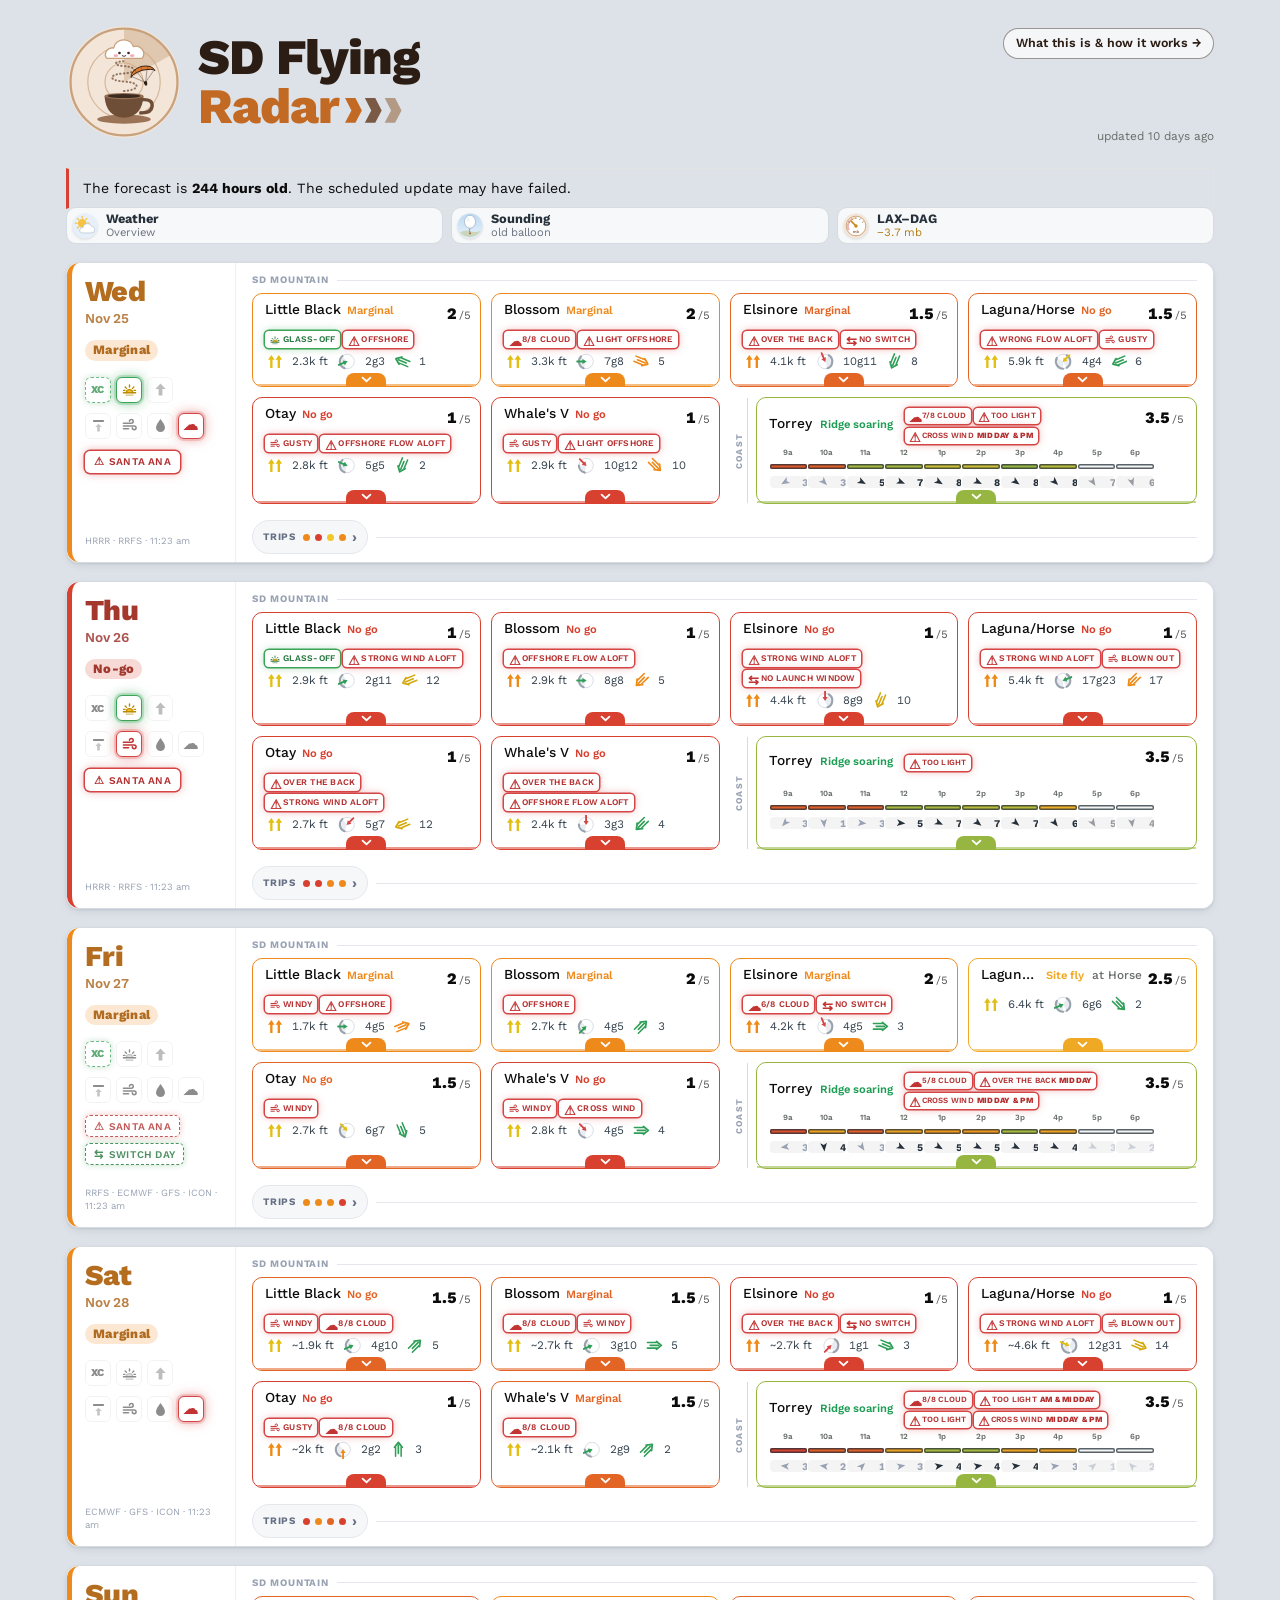
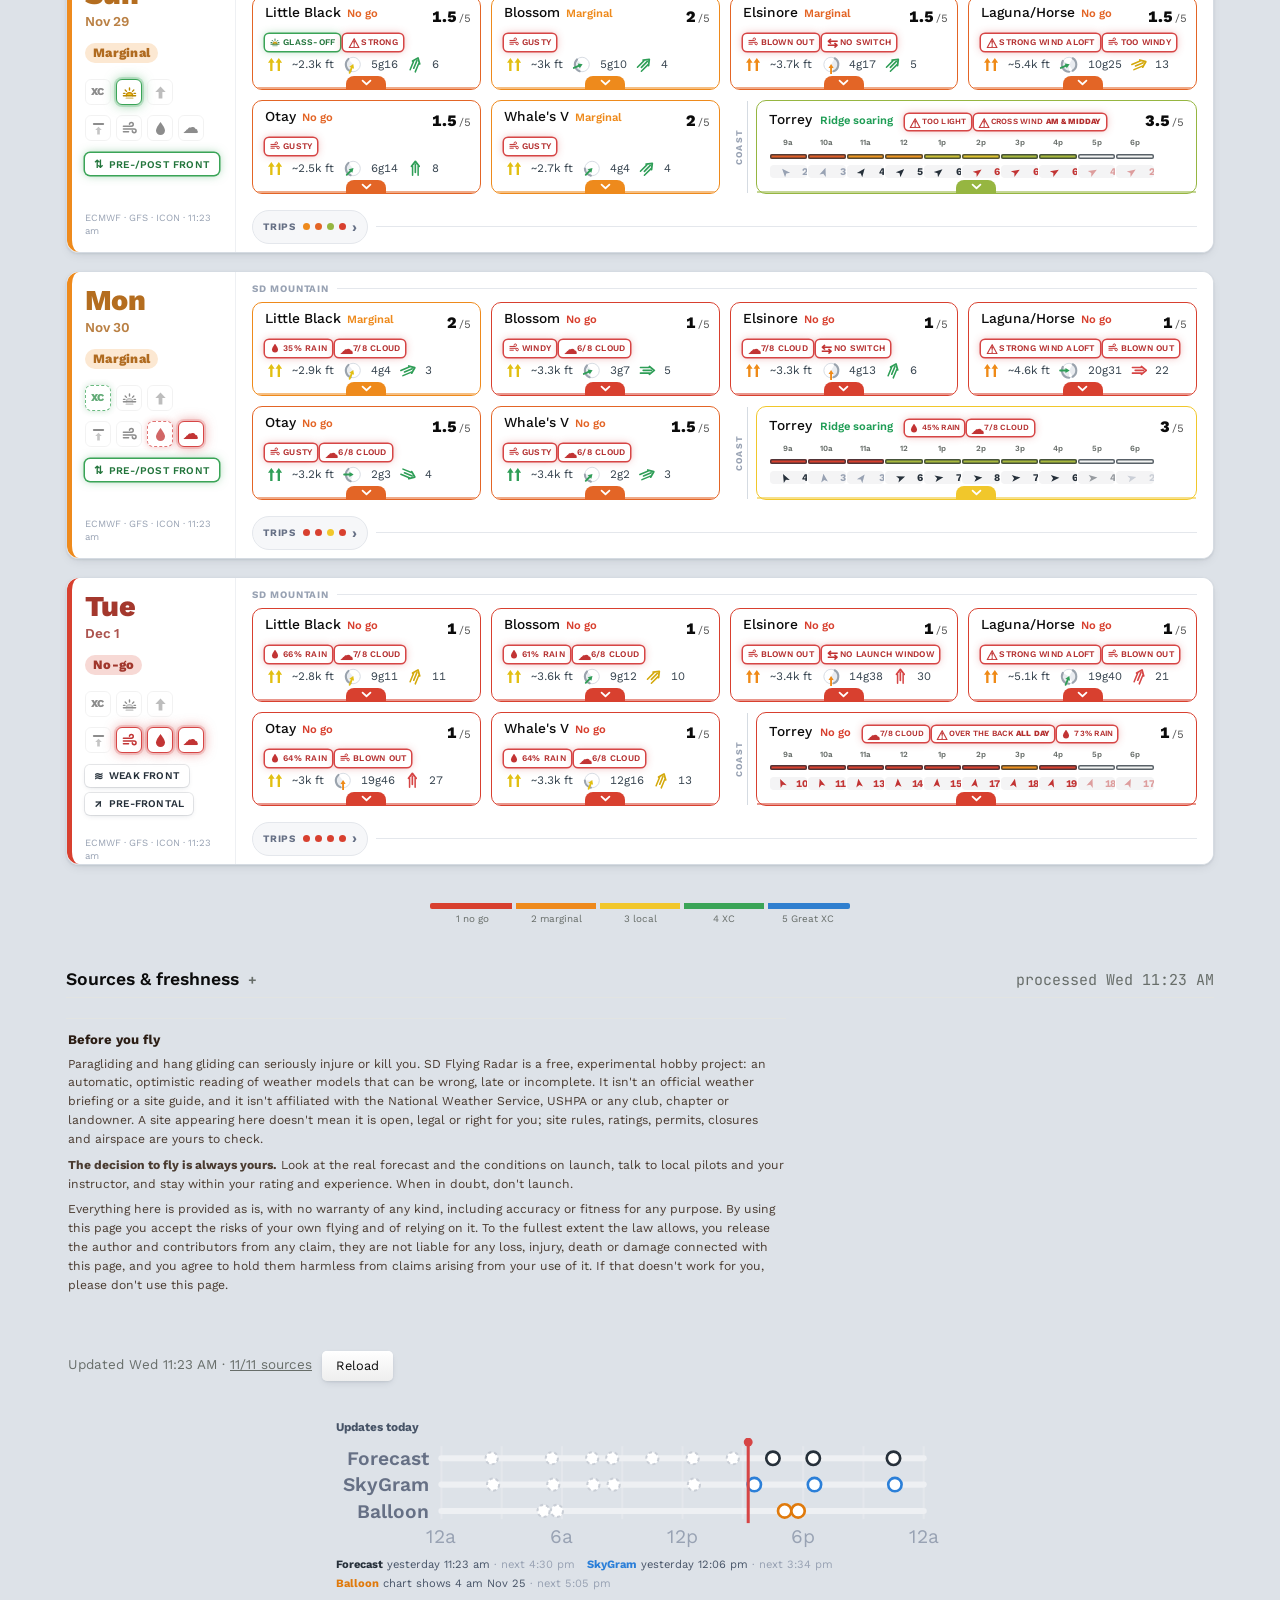
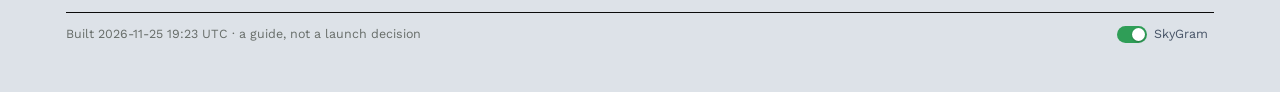
==== commit 7a92803c: "Opened site: 'Other warnings' shows only what the small card had no room for; grid cards always show" ====
--- a/index.html
+++ b/index.html
@@ -953,8 +953,12 @@
 .dtsw.sm input:checked + i::after { transform: translateX(10px); }
 @media (max-width: 640px) { .tnav { gap: 6px; } .tnav .tnb { min-width: 58px; padding: 5px 10px; } .tnav .tmid { gap: 8px; } }
 .dtsw input:focus-visible + i { outline: 2px solid #c26a24; outline-offset: 2px; }
+/* the opened site: every warning, styled like the card chips (red warnings, green good news) */
+html body .allw .rx { display: inline-flex; align-items: center; gap: 4px; margin: 0; height: 22px; padding: 0 8px; border-radius: 5px; background: #fff !important; color: #c23434 !important; box-shadow: 0 0 0 1px #efc4c4 !important; font-size: .62rem; font-weight: 600; letter-spacing: .04em; text-transform: uppercase; white-space: nowrap; }
+html body .allw .rx.ok { color: #2f7d3a !important; box-shadow: 0 0 0 1px #bfe0c4 !important; }
+html body .allw .rx .ic-svg, html body .allw .rx .ic { color: inherit; width: 13px; height: 13px; }
 </style>
-<link rel="stylesheet" href="scripts/ui/grid.css?v=202611251228">
+<link rel="stylesheet" href="scripts/ui/grid.css?v=202611251243">
 <link rel="stylesheet" href="scripts/ui/first.css?v=202611161220">
 <script src="scripts/ui/stats.js?v=202611191636" defer></script>
 <script src="scripts/ui/install.js?v=202611210153" defer></script>
@@ -1471,7 +1475,7 @@
   /* scripts/ui/facts.js?v=202611182152 colours the facts (window.siteFactsHook) */
   return window.siteFactsHook ? window.siteFactsHook(out, c, s, { LIFT, LAUNCH_IC, ALOFT_IC }) : out;
 }
-function sitePills(c) {
+function sitePills(c, full) {   // full: the opened site shows every warning, nothing trimmed
   const adj = c.adj || [];
   const take = (re) => adj.filter(([t]) => re.test(t)).reduce((x, [, v]) => x + v, 0);
   const dv = () => "";   // the points each item takes off are shown when the site is opened (What made the score)
@@ -1483,7 +1487,7 @@
   /* warnings; Torrey shows all of them across its flying day, with when they show up (am, midday, pm) */
   const when = c.when || {};
   const SAME = { offshore: /^offshore/, gusty: /gust/, aloft: /top of lift/, windy: /too windy|blown/, cross: /outside the launch window/ };   // no pill twice
-  (c.why || []).filter((k) => WHY_TXT[k] && !/rain|showers|cape/.test(k) && !(SAME[k] && adj.some(([t]) => SAME[k].test(t)))).slice(0, Object.keys(when).length ? 4 : 2)
+  (c.why || []).filter((k) => WHY_TXT[k] && !/rain|showers|cape/.test(k) && !(SAME[k] && adj.some(([t]) => SAME[k].test(t)))).slice(0, full ? 99 : Object.keys(when).length ? 4 : 2)
     .forEach((k) => out.push(`<span class="rx">${ico(k === "lid" || k === "weak" ? "lid" : k === "windy" || k === "gusty" ? "windy" : "warn")}${esc(WHY_TXT[k])}${when[k] ? ` <span class="dv">${esc(when[k])}</span>` : ""}</span>`));
   /* deductions as short chips (the full wording and the points stay in the detail view); the ones that only
      cap a 5 at 4 don't get a chip */
@@ -1493,7 +1497,7 @@
     [/over the back aloft/, "over the back aloft"], [/off season/, "off season"], [/NW to N aloft/, "NW–N"], [/^offshore .*no-go/, "offshore flow aloft"], [/^offshore .*2 at most/, "offshore"], [/^offshore /, "light offshore"],
     [/^under \d+ mph most of the day/, "too light"], [/^below [\d,]+ ft/, "low tops"], [/breeze into launch/, "light or cross on launch"]];
   const seen = new Set(out.map((x) => x.replace(/<i[^>]*>.*?<\/i>/g, "").replace(/<[^>]+>/g, "").trim().toLowerCase()));
-  adj.filter(([t]) => !/edge of the launch window/.test(t)).filter(([t]) => !/rain|sun|4 at most$/.test(t) || /outside the launch window|blown|calm|season/.test(t)).forEach(([t]) => {
+  adj.filter(([t]) => full || !/edge of the launch window/.test(t)).filter(([t]) => !(full ? /rain|sun/ : /rain|sun|4 at most$/).test(t) || /outside the launch window|blown|calm|season/.test(t)).forEach(([t]) => {
     // a chip says what's wrong, never how the score works (no ": 3 at most")
     const s = (SHORT.find(([re]) => re.test(t)) || [null, t.replace(/: (\d at most|no-go|too windy)$/, "")])[1];
     if (seen.has(s.toLowerCase())) return;
@@ -1687,6 +1691,20 @@
   } catch (e) { return ""; }
 }
 
+/* the opened site: the warnings the small card had no room for (a grid card shows good news first, then the
+   worst one or two; a list card shows its whole short list) */
+function chipsOf(html) { const t = document.createElement("div"); t.innerHTML = html; return [...t.children]; }
+function otherWarnings(c, id) {
+  const key = (x) => x.textContent.replace(/\s+/g, " ").trim().toLowerCase();
+  const card = chipsOf(sitePills(c));
+  let shown = card;
+  if (document.documentElement.dataset.lay === "grid" && id !== "torrey") {   // Torrey's wide card shows them all
+    const ok = card.filter((x) => x.classList.contains("ok")), bad = card.filter((x) => !x.classList.contains("ok"));
+    shown = ok.concat(bad.slice(ok.length ? -1 : -2));
+  }
+  const seen = new Set(shown.map(key));
+  return chipsOf(sitePills(c, true)).filter((x) => !seen.has(key(x))).map((x) => x.outerHTML).join("");
+}
 function detail(d, s, inline) {
   const c = d.sites[s.id];
   /* bars use the same continuous colour scale as the ratings (0 = red ... 1 = blue) */
@@ -1737,6 +1755,7 @@
       <h3 style="font-size:1.1rem;font-family:var(--font-body);font-weight:600">${esc(s.name)} <span class="muted" style="font-size:.9rem;font-weight:500">${r1(c.rating)}/5</span></h3>${labelHtml(c)}</div>
     ${c.note && !/thermals/i.test(c.note) ? `<p class="note">${esc(c.note)}</p>` : ""}`;
   return `${head}
+    ${(() => { const w = otherWarnings(c, s.id); return w ? `<div class="dsec"><span class="dh">Other warnings</span><span class="spills allw" style="display:flex;flex-wrap:wrap;gap:5px">${w}</span></div>` : ""; })()}
     ${hm ? `<div class="dsec"><span class="dh">Launch wind by model</span>${modelWindTable(c)}</div>` : ""}
     ${tp ? `<div class="dsec">${tp}</div>` : hourStrip ? `<div class="dsec"><span class="dh">Hour by hour</span>${hourStrip}</div>` : ""}
     ${window.scoreLedger ? window.scoreLedger(c, qv) : ""}
--- a/scripts/ui/grid.css
+++ b/scripts/ui/grid.css
@@ -21,8 +21,10 @@
 html[data-lay="grid"] body details.day:not(#story) .list .srow .tx { display: block; font-size: .7rem; line-height: 1.35; }
 html[data-lay="grid"] body details.day:not(#story) .list .srow .tx .facts { font-size: .8rem; }
 html[data-lay="grid"] body details.day:not(#story) .list .srow .mstrip { max-width: none; margin-top: auto; padding-top: 10px; }
-/* two chips fit a grid card: keep the last two, the worst ones (the chips are sorted good news first, worst last) */
-html[data-lay="grid"] body details.day:not(#story) .list .srow .spills .rx:nth-last-child(n+3) { display: none; }
+/* two chips fit a grid card: good news first, then the worst warnings (the chips are sorted good news first, worst last) */
+html[data-lay="grid"] body details.day:not(#story) .list .srow .spills .rx:not(.ok):nth-last-child(n+3) { display: none; }
+/* good news (glass-off, the switch) always shows: then only the worst warning next to it */
+html[data-lay="grid"] body details.day:not(#story) .list .srow .spills:has(.rx.ok) .rx:not(.ok):nth-last-child(n+2) { display: none; }
 html[data-lay="grid"] body details.day:not(#story) .list .srow .wtab { display: none; }
 /* Torrey takes the whole row in the grid and keeps its wind table */
 html[data-lay="grid"] body details.day:not(#story) .list .srow[data-site="torrey"] { grid-column: 1 / -1; }
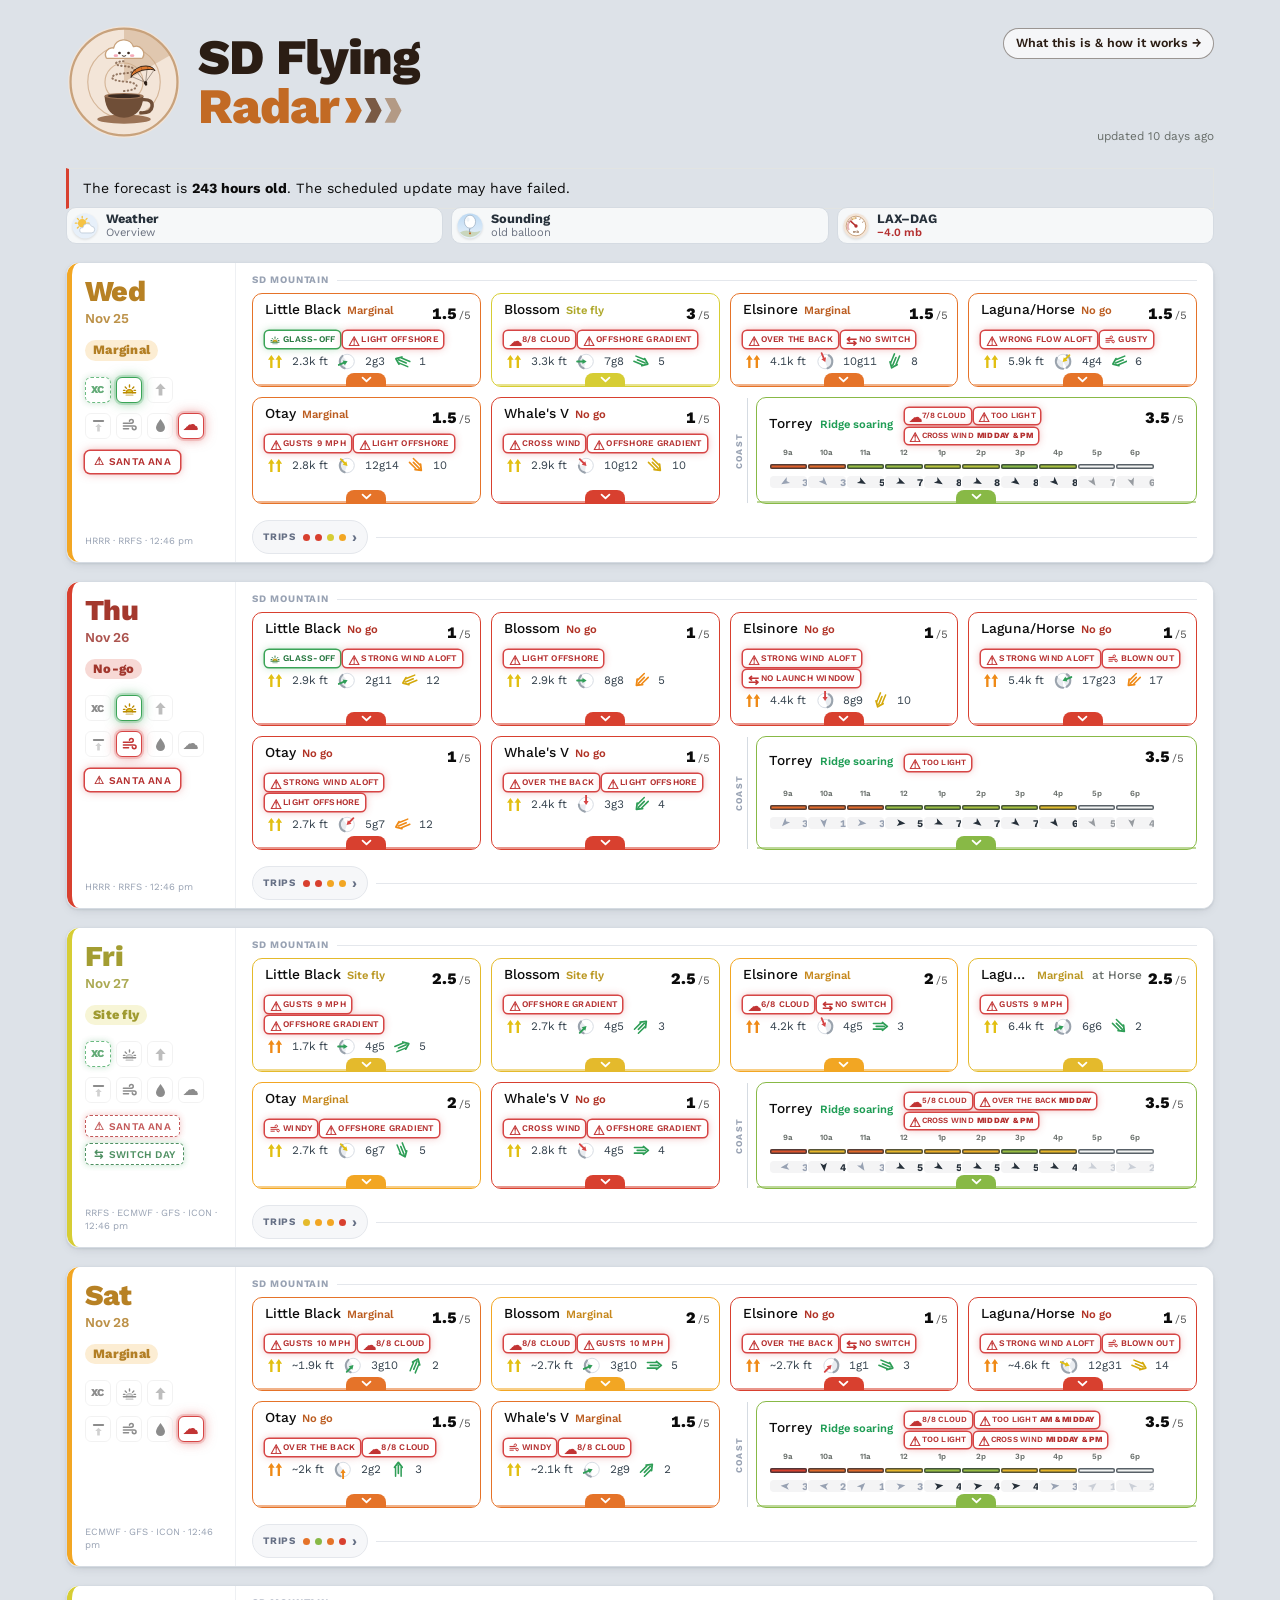
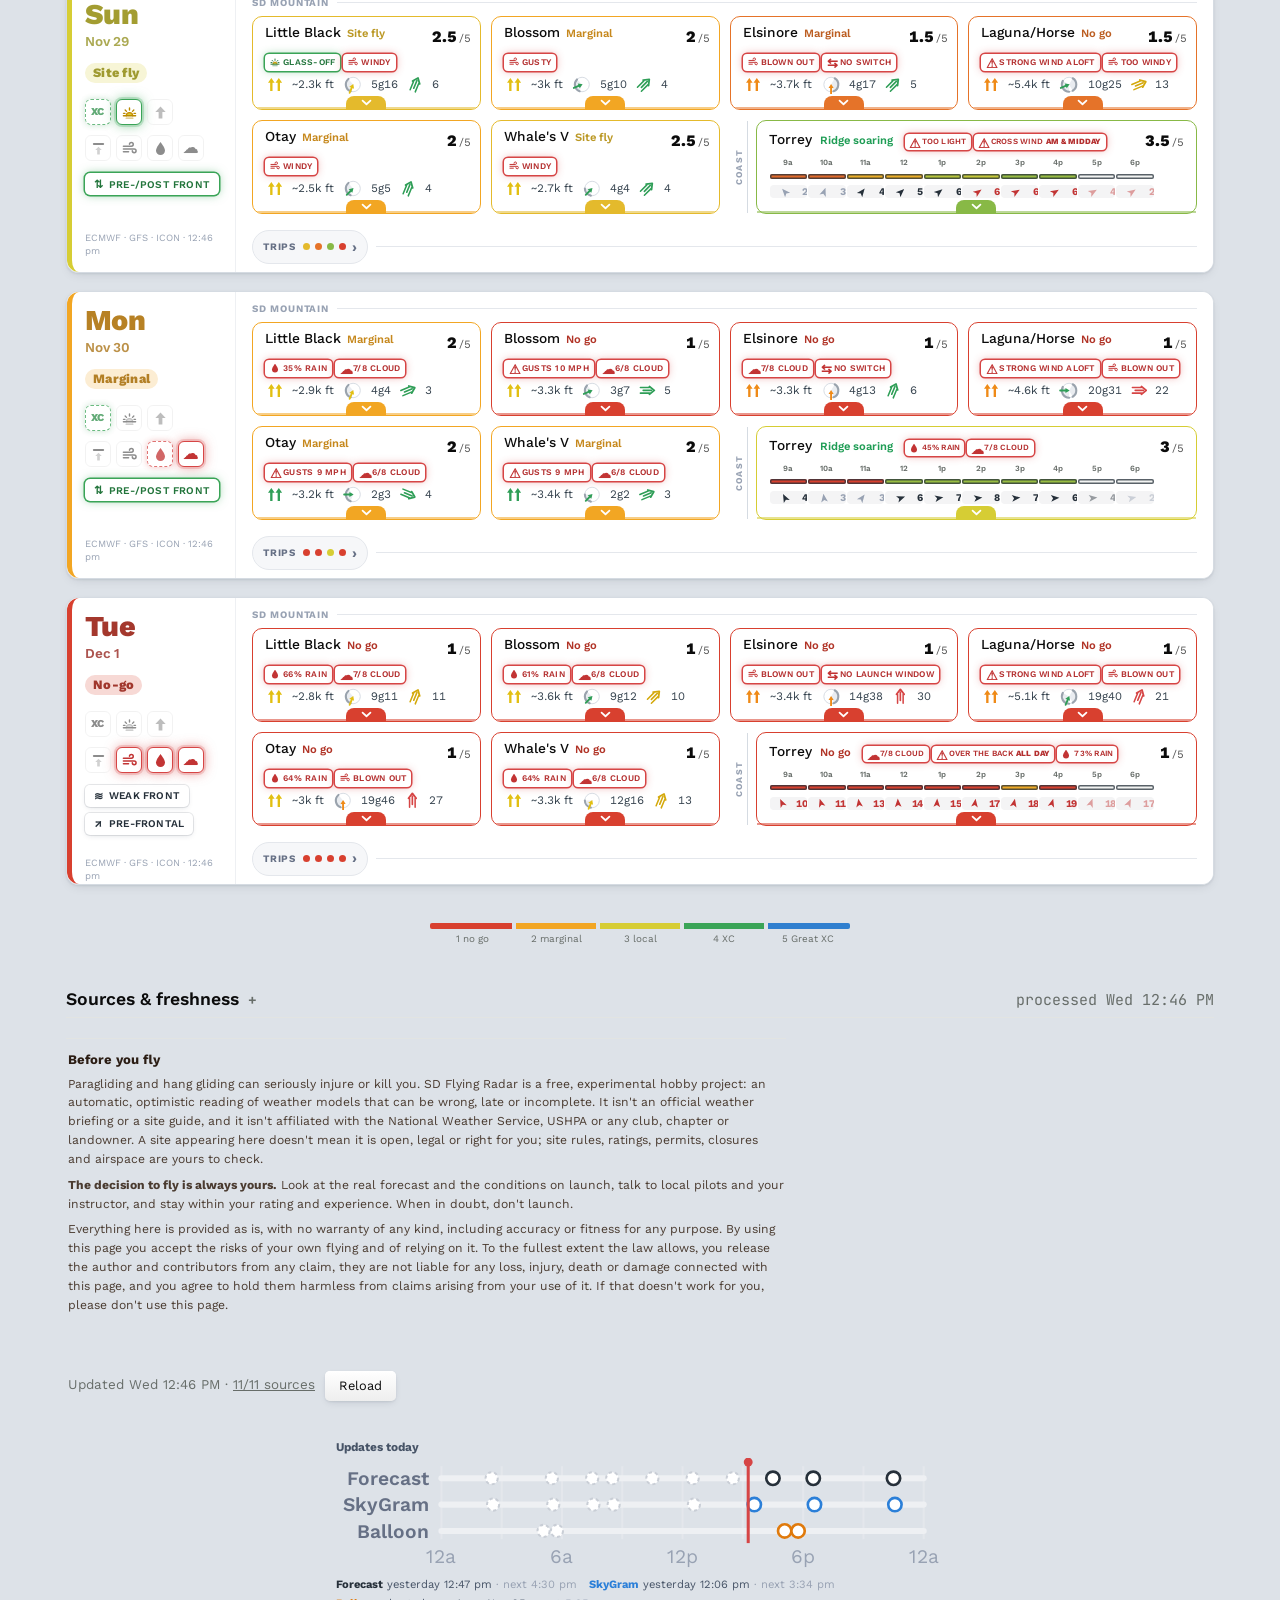
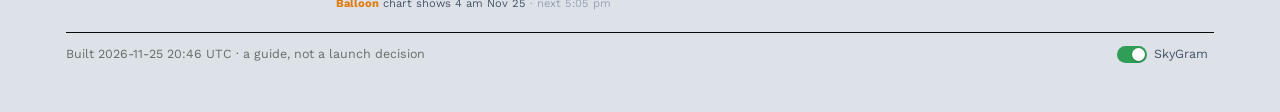
==== commit 6793470a: "Score colours: orange (2) more yellow #f2a623, yellow (3) a touch green #d6cd34; label text a shade " ====
--- a/index.html
+++ b/index.html
@@ -23,7 +23,7 @@
    Same paper/ink look as the PG logbook; colour is reserved for day quality (1-5) and the day type. */
 :root {
   --bg: #ffffff; --surface: #ffffff; --sunk: #f3f4f3; --ink: #0b0b0b; --muted: #676d69; --line: #e2e4e2;
-  --q0: #d8402f; --q1: #ee8a1c; --q2: #f1c72b; --q3: #5fb24f; --q4: #3aa457; --q5: #2f7fcf;
+  --q0: #d8402f; --q1: #f2a623; --q2: #d6cd34; --q3: #5fb24f; --q4: #3aa457; --q5: #2f7fcf;
   --font-display: "Bodoni Moda", "Didot", "Bodoni 72", Georgia, serif;
   --font-body: "Work Sans", "Helvetica Neue", Arial, sans-serif;
   --font-data: "JetBrains Mono", ui-monospace, Menlo, monospace;
@@ -1030,7 +1030,7 @@
 <div class="sheet" id="sheet" role="dialog" aria-modal="true" aria-label="Site details" hidden></div>
 <script id="seed" type="application/json"></script>
 <script src="scripts/region/panel.js?v=202611221133"></script>
-<script src="scripts/region/panel2.js?v=202611221421"></script>
+<script src="scripts/region/panel2.js?v=202611251254"></script>
 <script>
 (() => {
 "use strict";
@@ -1073,9 +1073,9 @@
 /* the day boxes' symbols; the same ones mark the matching chips on the site cards */
 const SIG = {
   up: '<svg class="ic-svg" viewBox="0 0 16 16" aria-hidden="true"><path d="M8 1.5 L13.5 7.5 H10 V14.5 H6 V7.5 H2.5 Z" fill="#3aa457"/></svg>',
-  lid: '<svg class="ic-svg" viewBox="0 0 16 16" aria-hidden="true"><rect x="2" y="2" width="12" height="2.2" rx="1" fill="currentColor"/><path d="M8 6 L11.5 9.6 H9.4 V14.5 H6.6 V9.6 H4.5 Z" fill="#ee8a1c"/></svg>',
+  lid: '<svg class="ic-svg" viewBox="0 0 16 16" aria-hidden="true"><rect x="2" y="2" width="12" height="2.2" rx="1" fill="currentColor"/><path d="M8 6 L11.5 9.6 H9.4 V14.5 H6.6 V9.6 H4.5 Z" fill="#f2a623"/></svg>',
   windy: '<svg class="ic-svg" viewBox="0 0 16 16" fill="none" stroke="currentColor" stroke-width="1.6" stroke-linecap="round" aria-hidden="true"><path d="M1.5 5.5 H10 A2 2 0 1 0 8 3.5"/><path d="M1.5 8.5 H13 A2 2 0 1 1 11 10.5"/><path d="M1.5 11.5 H7"/></svg>',
-  glass: '<svg class="ic-svg" viewBox="0 0 16 16" fill="none" stroke="currentColor" stroke-width="1.5" stroke-linecap="round" aria-hidden="true"><path d="M4.6 11.5 A3.4 3.4 0 0 1 11.4 11.5" fill="#f1c72b" stroke="#c98a00"/><path d="M1.5 11.5 H14.5"/><path d="M8 3.2 V5.4 M3.4 5.4 L4.8 6.8 M12.6 5.4 L11.2 6.8 M1.6 8.9 H3.2 M12.8 8.9 H14.4"/><path d="M4.5 14 H11.5" opacity=".55"/></svg>',
+  glass: '<svg class="ic-svg" viewBox="0 0 16 16" fill="none" stroke="currentColor" stroke-width="1.5" stroke-linecap="round" aria-hidden="true"><path d="M4.6 11.5 A3.4 3.4 0 0 1 11.4 11.5" fill="#d6cd34" stroke="#c98a00"/><path d="M1.5 11.5 H14.5"/><path d="M8 3.2 V5.4 M3.4 5.4 L4.8 6.8 M12.6 5.4 L11.2 6.8 M1.6 8.9 H3.2 M12.8 8.9 H14.4"/><path d="M4.5 14 H11.5" opacity=".55"/></svg>',
 };
 /* the day boxes: always the same six in the same place, lit by the home sites (Little Black, Blossom, Elsinore).
    Good news lights up when any of them has it, a warning when most of them do; tap or hover says where. */
@@ -1381,7 +1381,8 @@
 /* the verdict on a tile: a flyable day that isn't XC is "Site fly" (Torrey keeps "Thermal" / "Ridge soaring") */
 const styleLab = (c) => c.xc ? "Cross-country" : (c.label === "XC" ? "" : c.label === "Thermal" ? "Site fly" : String(c.label || "").replace(/ day$/, ""));
 /* "Ridge soaring" (Torrey) reads green; every other label keeps the score colour */
-const labCol = (c) => (c.label === "Ridge soaring" && !c.xc ? "#1f9d55" : qv(c.rating));
+/* the label text: the score colour a shade darker, so the yellows stay readable on the light card */
+const labCol = (c) => (c.label === "Ridge soaring" && !c.xc ? "#1f9d55" : `color-mix(in srgb, ${qv(c.rating)} 82%, #000)`);
 const labelHtml = (c) => `<span class="label">${styleLab(c) ? `<span class="lab" style="color:${labCol(c)}">${esc(styleLab(c))}</span>` : ""}</span>`;
 const bar = (r, thin) => `<span class="bar${thin ? " thin" : ""}"><i style="width:${Math.max(4, Math.min(100, r * 20))}%;background:${qv(r)}"></i></span>`;
 
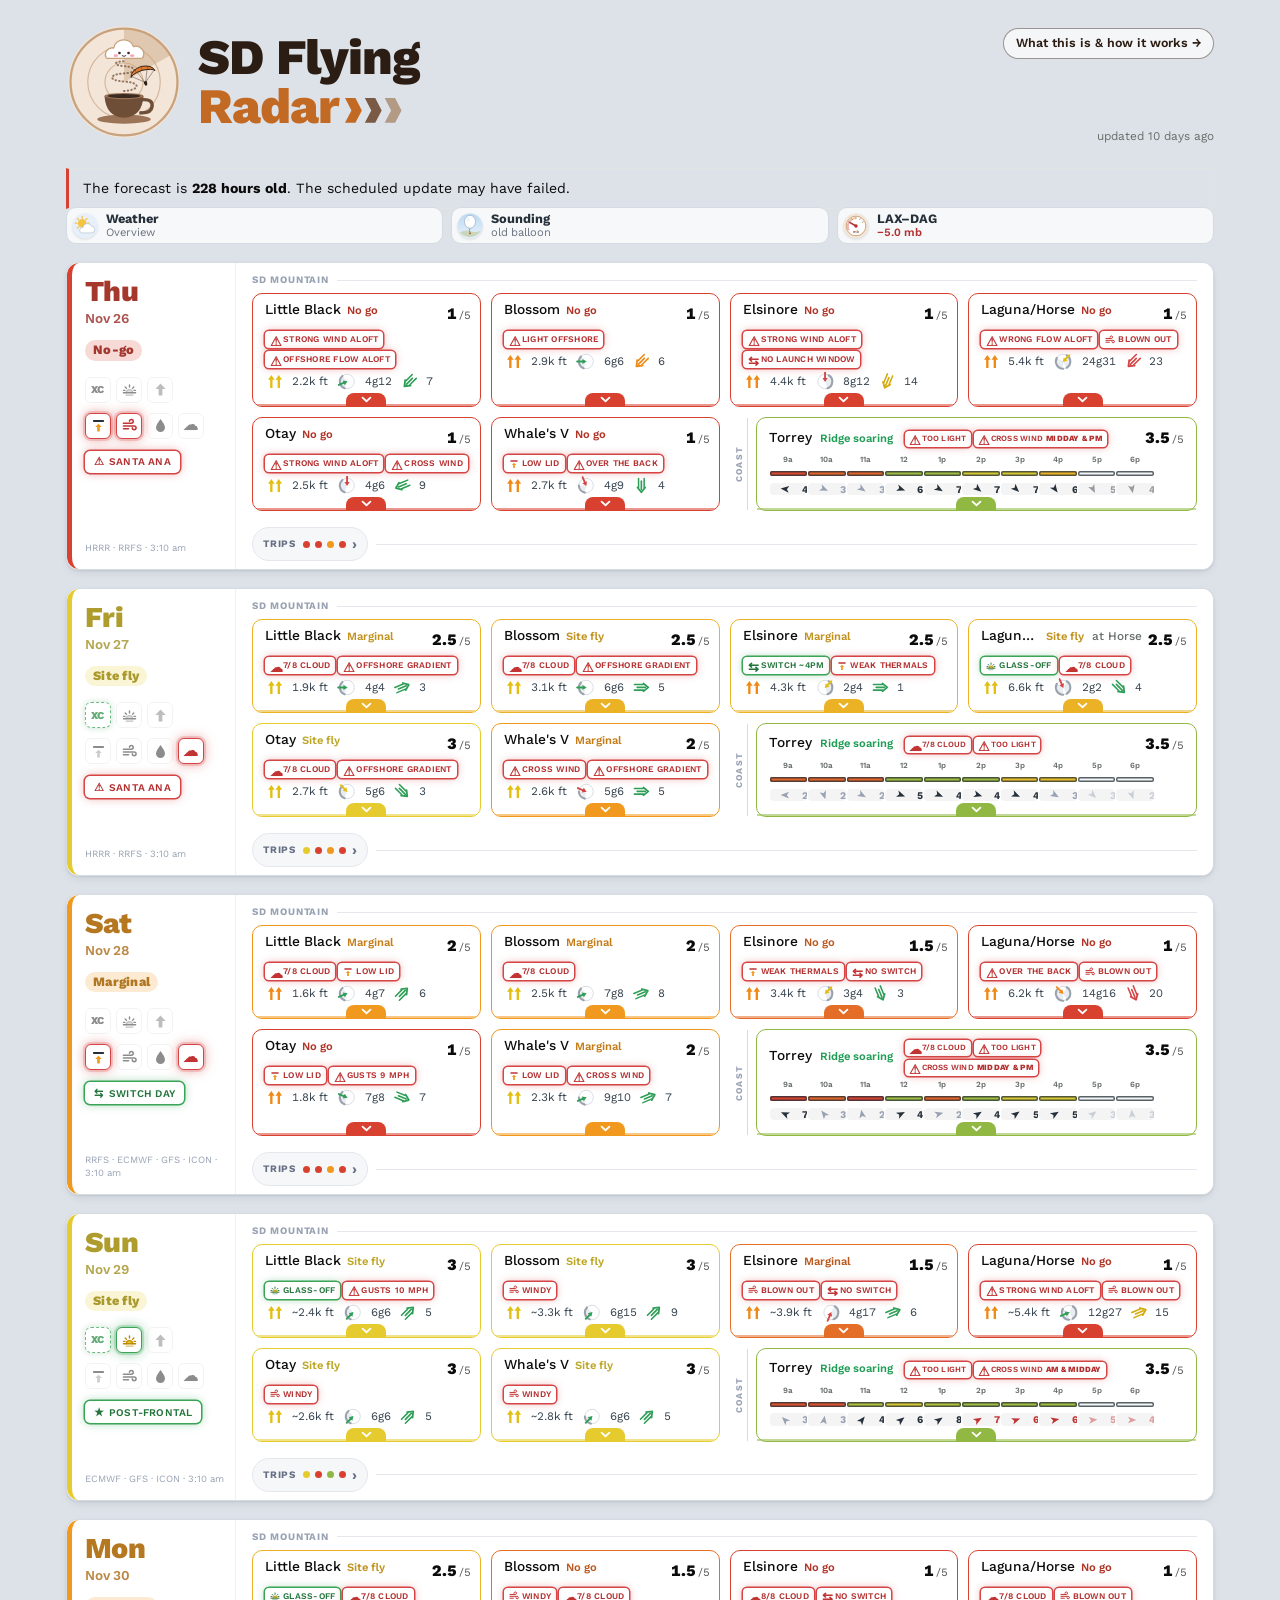
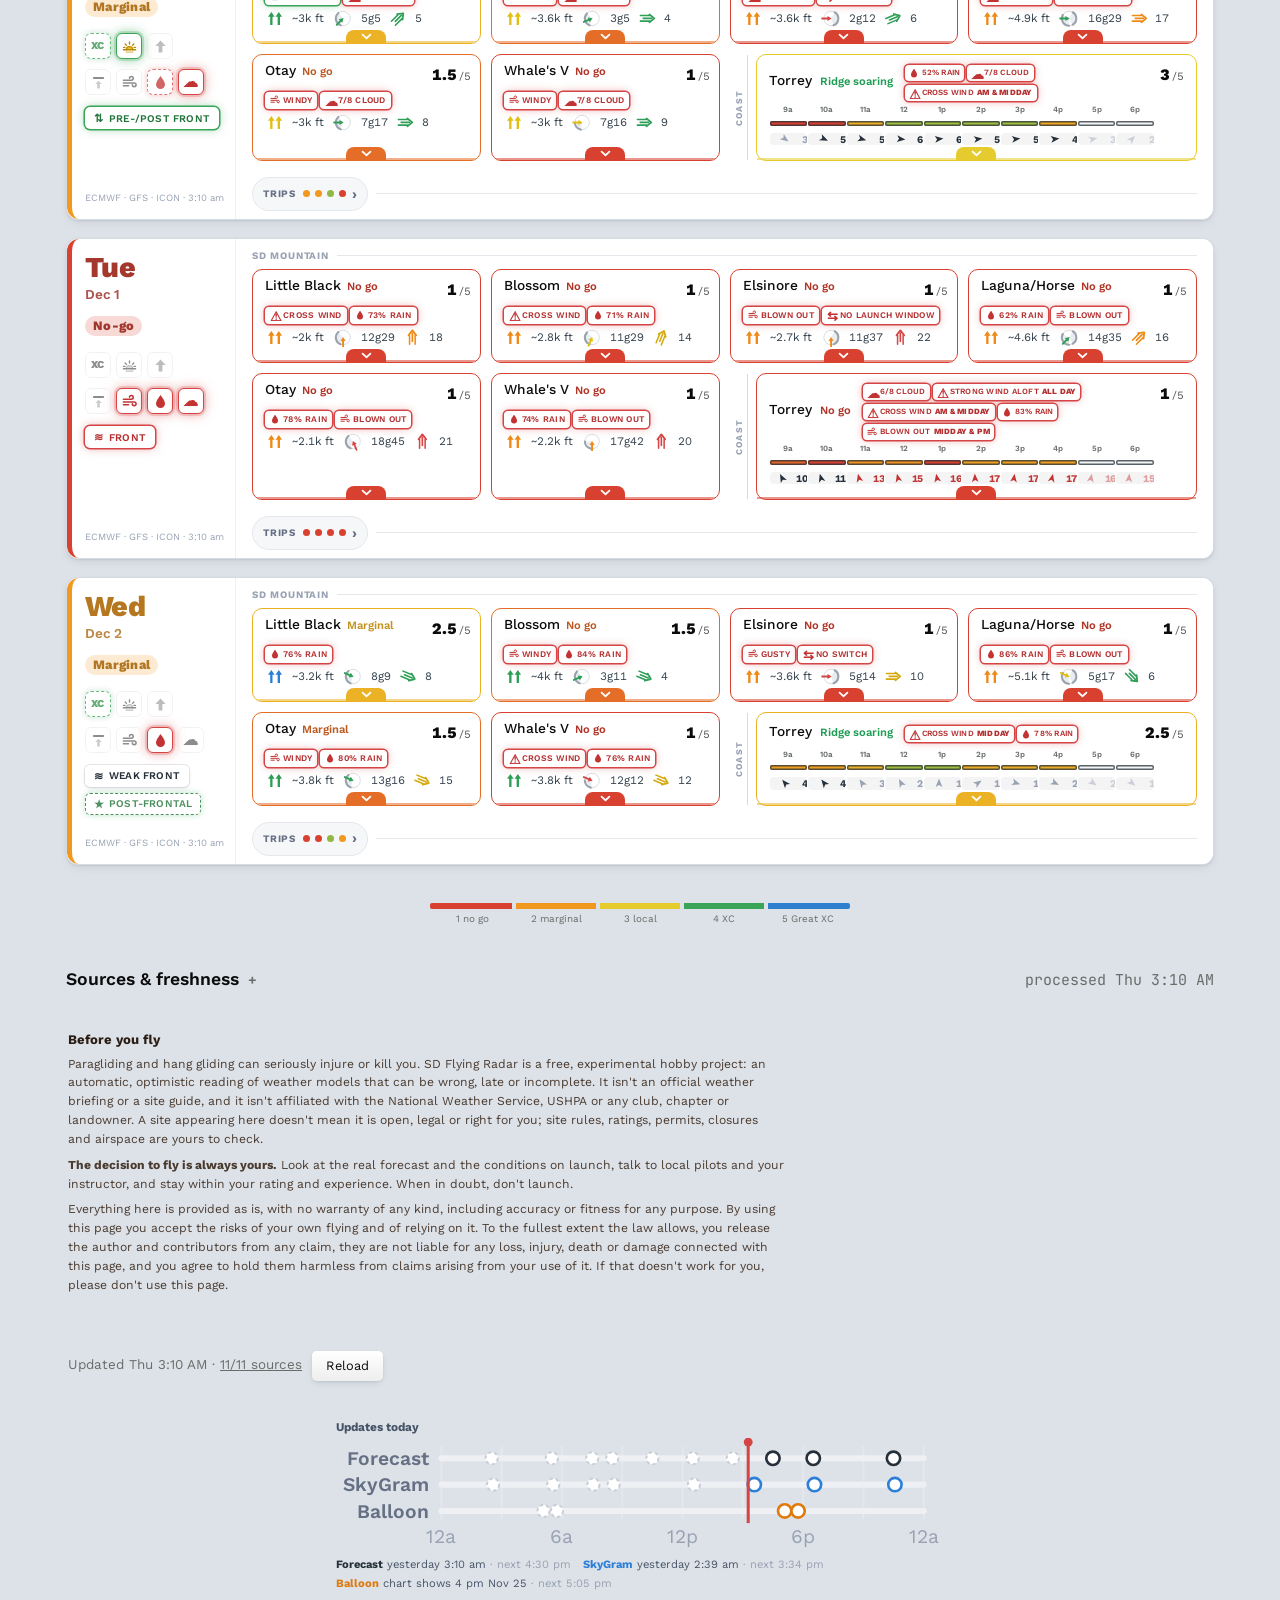
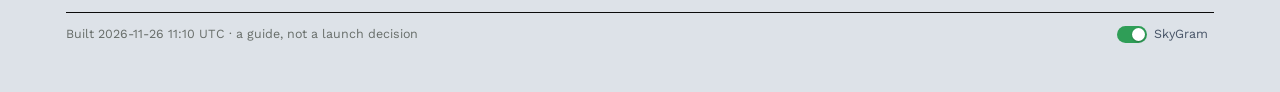
==== commit 8523369e: "Score colours: back to the first try (orange #f0991e, yellow #e6cb2e) Co-Authored-By: Claude Opus 5." ====
--- a/index.html
+++ b/index.html
@@ -23,7 +23,7 @@
    Same paper/ink look as the PG logbook; colour is reserved for day quality (1-5) and the day type. */
 :root {
   --bg: #ffffff; --surface: #ffffff; --sunk: #f3f4f3; --ink: #0b0b0b; --muted: #676d69; --line: #e2e4e2;
-  --q0: #d8402f; --q1: #f2a623; --q2: #d6cd34; --q3: #5fb24f; --q4: #3aa457; --q5: #2f7fcf;
+  --q0: #d8402f; --q1: #f0991e; --q2: #e6cb2e; --q3: #5fb24f; --q4: #3aa457; --q5: #2f7fcf;
   --font-display: "Bodoni Moda", "Didot", "Bodoni 72", Georgia, serif;
   --font-body: "Work Sans", "Helvetica Neue", Arial, sans-serif;
   --font-data: "JetBrains Mono", ui-monospace, Menlo, monospace;
@@ -1030,7 +1030,7 @@
 <div class="sheet" id="sheet" role="dialog" aria-modal="true" aria-label="Site details" hidden></div>
 <script id="seed" type="application/json"></script>
 <script src="scripts/region/panel.js?v=202611221133"></script>
-<script src="scripts/region/panel2.js?v=202611251254"></script>
+<script src="scripts/region/panel2.js?v=202611260315"></script>
 <script>
 (() => {
 "use strict";
@@ -1073,9 +1073,9 @@
 /* the day boxes' symbols; the same ones mark the matching chips on the site cards */
 const SIG = {
   up: '<svg class="ic-svg" viewBox="0 0 16 16" aria-hidden="true"><path d="M8 1.5 L13.5 7.5 H10 V14.5 H6 V7.5 H2.5 Z" fill="#3aa457"/></svg>',
-  lid: '<svg class="ic-svg" viewBox="0 0 16 16" aria-hidden="true"><rect x="2" y="2" width="12" height="2.2" rx="1" fill="currentColor"/><path d="M8 6 L11.5 9.6 H9.4 V14.5 H6.6 V9.6 H4.5 Z" fill="#f2a623"/></svg>',
+  lid: '<svg class="ic-svg" viewBox="0 0 16 16" aria-hidden="true"><rect x="2" y="2" width="12" height="2.2" rx="1" fill="currentColor"/><path d="M8 6 L11.5 9.6 H9.4 V14.5 H6.6 V9.6 H4.5 Z" fill="#f0991e"/></svg>',
   windy: '<svg class="ic-svg" viewBox="0 0 16 16" fill="none" stroke="currentColor" stroke-width="1.6" stroke-linecap="round" aria-hidden="true"><path d="M1.5 5.5 H10 A2 2 0 1 0 8 3.5"/><path d="M1.5 8.5 H13 A2 2 0 1 1 11 10.5"/><path d="M1.5 11.5 H7"/></svg>',
-  glass: '<svg class="ic-svg" viewBox="0 0 16 16" fill="none" stroke="currentColor" stroke-width="1.5" stroke-linecap="round" aria-hidden="true"><path d="M4.6 11.5 A3.4 3.4 0 0 1 11.4 11.5" fill="#d6cd34" stroke="#c98a00"/><path d="M1.5 11.5 H14.5"/><path d="M8 3.2 V5.4 M3.4 5.4 L4.8 6.8 M12.6 5.4 L11.2 6.8 M1.6 8.9 H3.2 M12.8 8.9 H14.4"/><path d="M4.5 14 H11.5" opacity=".55"/></svg>',
+  glass: '<svg class="ic-svg" viewBox="0 0 16 16" fill="none" stroke="currentColor" stroke-width="1.5" stroke-linecap="round" aria-hidden="true"><path d="M4.6 11.5 A3.4 3.4 0 0 1 11.4 11.5" fill="#e6cb2e" stroke="#c98a00"/><path d="M1.5 11.5 H14.5"/><path d="M8 3.2 V5.4 M3.4 5.4 L4.8 6.8 M12.6 5.4 L11.2 6.8 M1.6 8.9 H3.2 M12.8 8.9 H14.4"/><path d="M4.5 14 H11.5" opacity=".55"/></svg>',
 };
 /* the day boxes: always the same six in the same place, lit by the home sites (Little Black, Blossom, Elsinore).
    Good news lights up when any of them has it, a warning when most of them do; tap or hover says where. */
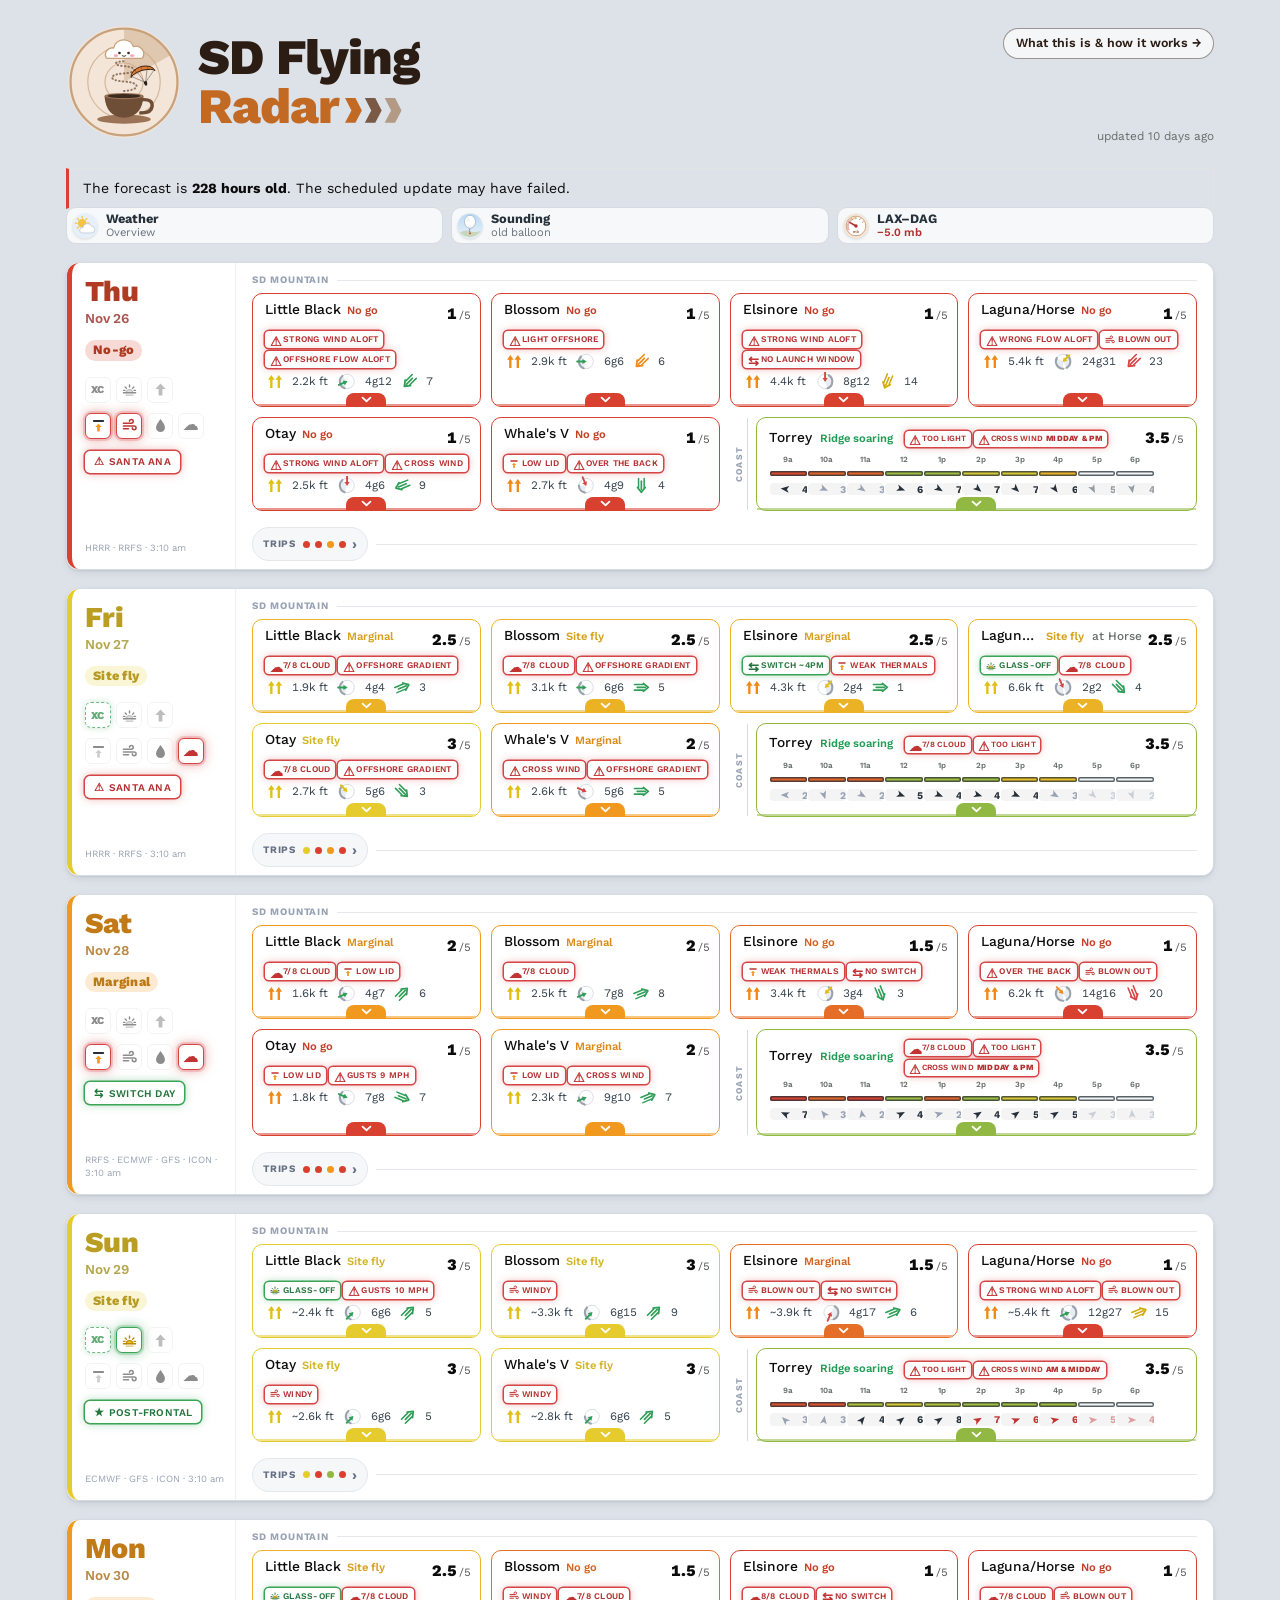
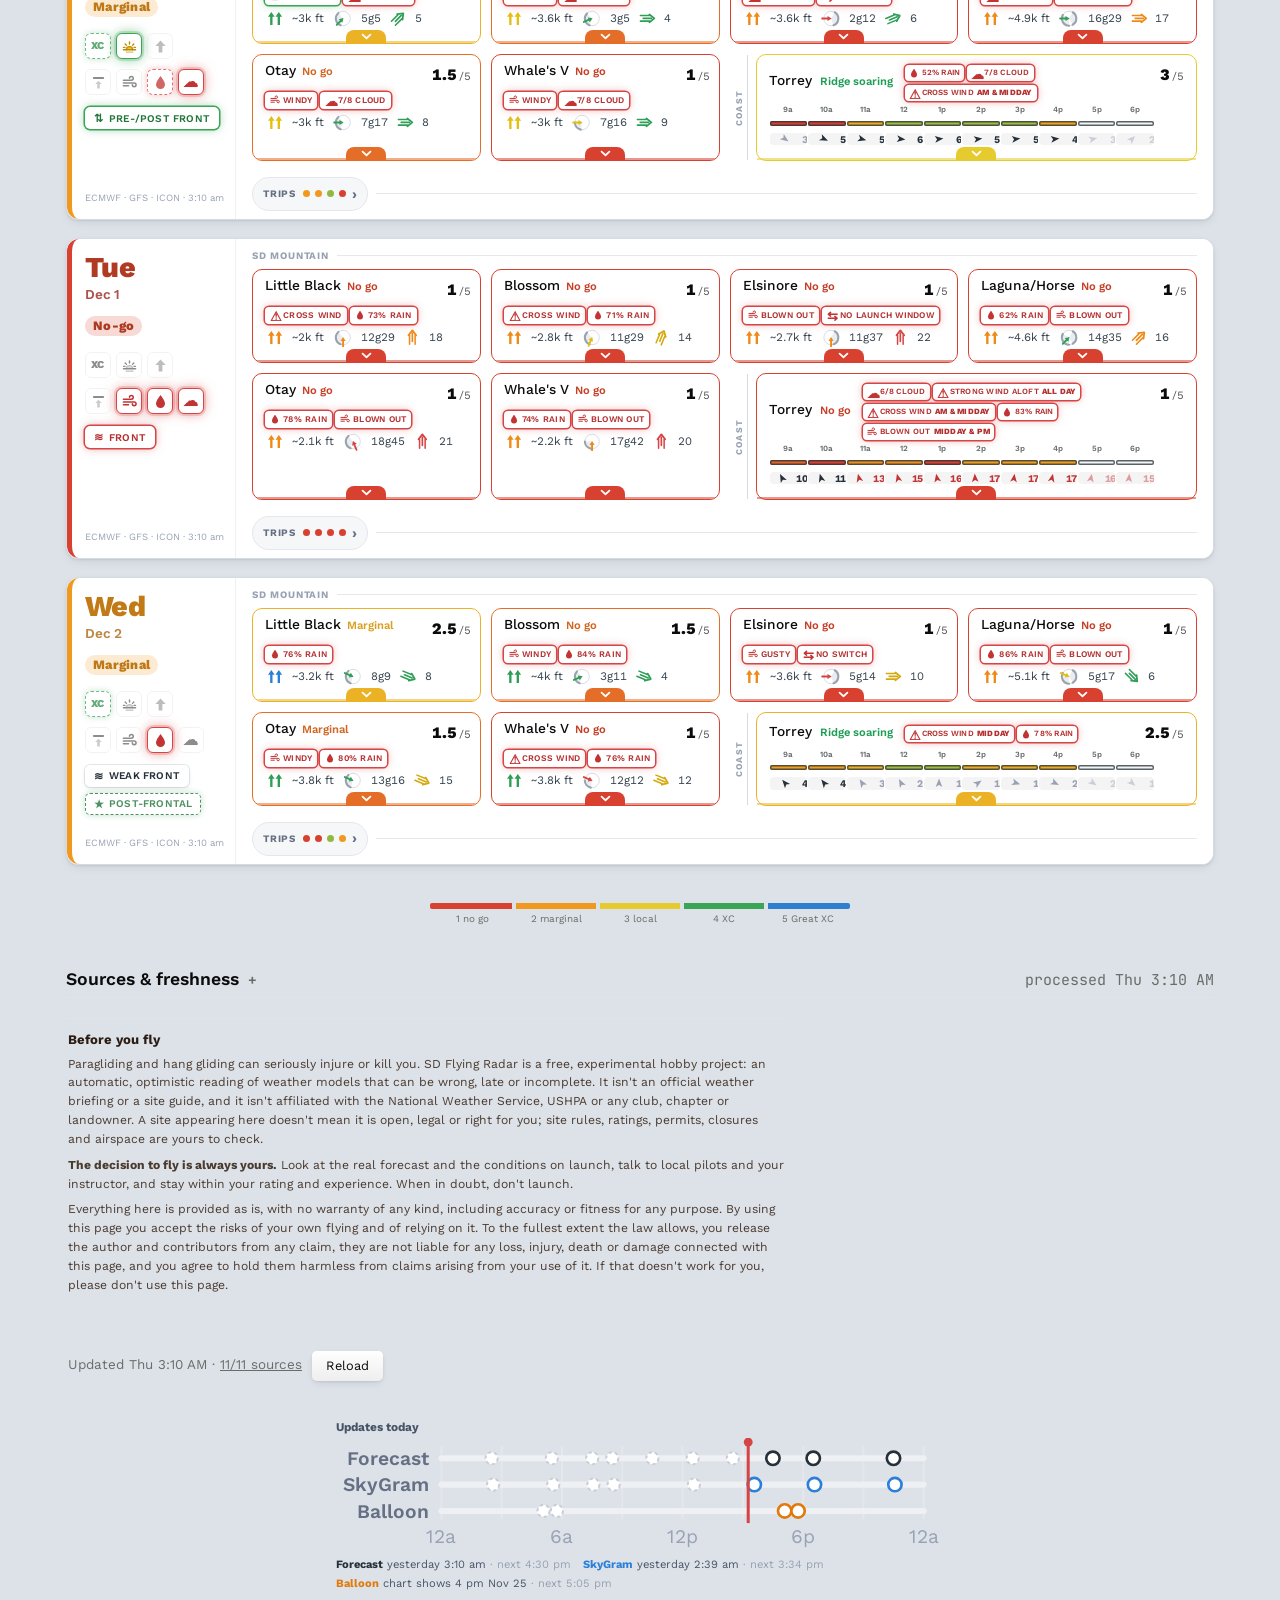
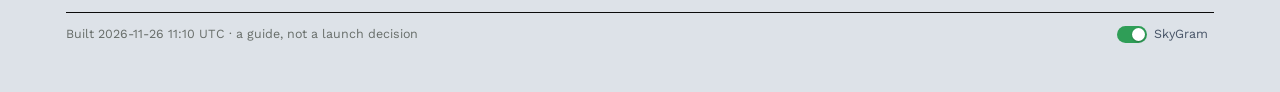
==== commit 50951d18: "Score-coloured text darkened toward brown instead of black, so yellow labels (Site fly) read golden," ====
--- a/index.html
+++ b/index.html
@@ -672,7 +672,7 @@
 
 /* the day's level in words, coloured red to blue (text, no background); yellow and orange a shade darker to read */
 .dword { font-size: .85rem; font-weight: 800; letter-spacing: .02em; white-space: nowrap; align-self: baseline; margin-left: 4px; line-height: 1;
-  color: color-mix(in srgb, var(--dc) 78%, #000); }
+  color: color-mix(in srgb, var(--dc) 78%, #4a2a00); }   /* darkened toward brown: black turns the yellows olive */
 
 /* spacing: day boxes, then (if any) the day type a little apart, then the sites close under it */
 details.day > summary.hd .notes { row-gap: 12px; }
@@ -959,7 +959,7 @@
 html body .allw .rx .ic-svg, html body .allw .rx .ic { color: inherit; width: 13px; height: 13px; }
 </style>
 <link rel="stylesheet" href="scripts/ui/grid.css?v=202611251243">
-<link rel="stylesheet" href="scripts/ui/first.css?v=202611161220">
+<link rel="stylesheet" href="scripts/ui/first.css?v=202611260316">
 <script src="scripts/ui/stats.js?v=202611191636" defer></script>
 <script src="scripts/ui/install.js?v=202611210153" defer></script>
 <script src="scripts/ui/statsview.js?v=202611221455" defer></script>
@@ -1382,7 +1382,7 @@
 const styleLab = (c) => c.xc ? "Cross-country" : (c.label === "XC" ? "" : c.label === "Thermal" ? "Site fly" : String(c.label || "").replace(/ day$/, ""));
 /* "Ridge soaring" (Torrey) reads green; every other label keeps the score colour */
 /* the label text: the score colour a shade darker, so the yellows stay readable on the light card */
-const labCol = (c) => (c.label === "Ridge soaring" && !c.xc ? "#1f9d55" : `color-mix(in srgb, ${qv(c.rating)} 82%, #000)`);
+const labCol = (c) => (c.label === "Ridge soaring" && !c.xc ? "#1f9d55" : `color-mix(in srgb, ${qv(c.rating)} 85%, #6b3a00)`);
 const labelHtml = (c) => `<span class="label">${styleLab(c) ? `<span class="lab" style="color:${labCol(c)}">${esc(styleLab(c))}</span>` : ""}</span>`;
 const bar = (r, thin) => `<span class="bar${thin ? " thin" : ""}"><i style="width:${Math.max(4, Math.min(100, r * 20))}%;background:${qv(r)}"></i></span>`;
 
--- a/scripts/ui/first.css
+++ b/scripts/ui/first.css
@@ -233,7 +233,7 @@
   html[data-lay] body details.day[data-date]:not(#story) > summary.hd .when .rel { grid-row: 2; margin-top: 28px !important; }
 }
 /* the day in the day's verdict colour (a darker tone of it), no background */
-html body details.day[data-date]:not(#story) > summary.hd .when .dn { color: color-mix(in srgb, var(--dc) 72%, #1f2328) !important; font-weight: 800 !important; }
+html body details.day[data-date]:not(#story) > summary.hd .when .dn { color: color-mix(in srgb, var(--dc) 72%, #4a2a00) !important; font-weight: 800 !important; }
 html body details.day[data-date]:not(#story) > summary.hd .when small:not(.rel) { color: color-mix(in srgb, var(--dc) 60%, #6b7280) !important; font-weight: 600 !important; }
 /* the middle column starts level with the day name, not above it */
 @media (max-width: 640px) { html body details.day:not(#story):not([open]) > summary.hd .when .dword { margin-top: 7px !important; } }
@@ -269,7 +269,7 @@
 html body details.day[data-date]:not(#story) > summary.hd .when .rel { display: none !important; }
 /* the verdict as a soft pill: pale tint of the day's colour, dark text in the same hue */
 html body details.day[data-date]:not(#story) > summary.hd .when .dword { justify-self: start; align-self: start; display: inline-block !important; width: auto !important;
-  background: color-mix(in srgb, var(--dc) 20%, #fff) !important; color: color-mix(in srgb, var(--dc) 70%, #1f2328) !important;
+  background: color-mix(in srgb, var(--dc) 20%, #fff) !important; color: color-mix(in srgb, var(--dc) 70%, #4a2a00) !important;
   font-weight: 800 !important; padding: 3px 8px !important; border-radius: 999px !important; line-height: 1.15 !important; }
 @media (max-width: 640px) { html body details.day:not(#story):not([open]) > summary.hd .when .dword { font-size: .7rem !important; padding: 3px 7px !important; } }
 @media (min-width: 900px) { html[data-lay] body details.day[data-date]:not(#story) > summary.hd .when .dword { font-size: .8rem !important; } }
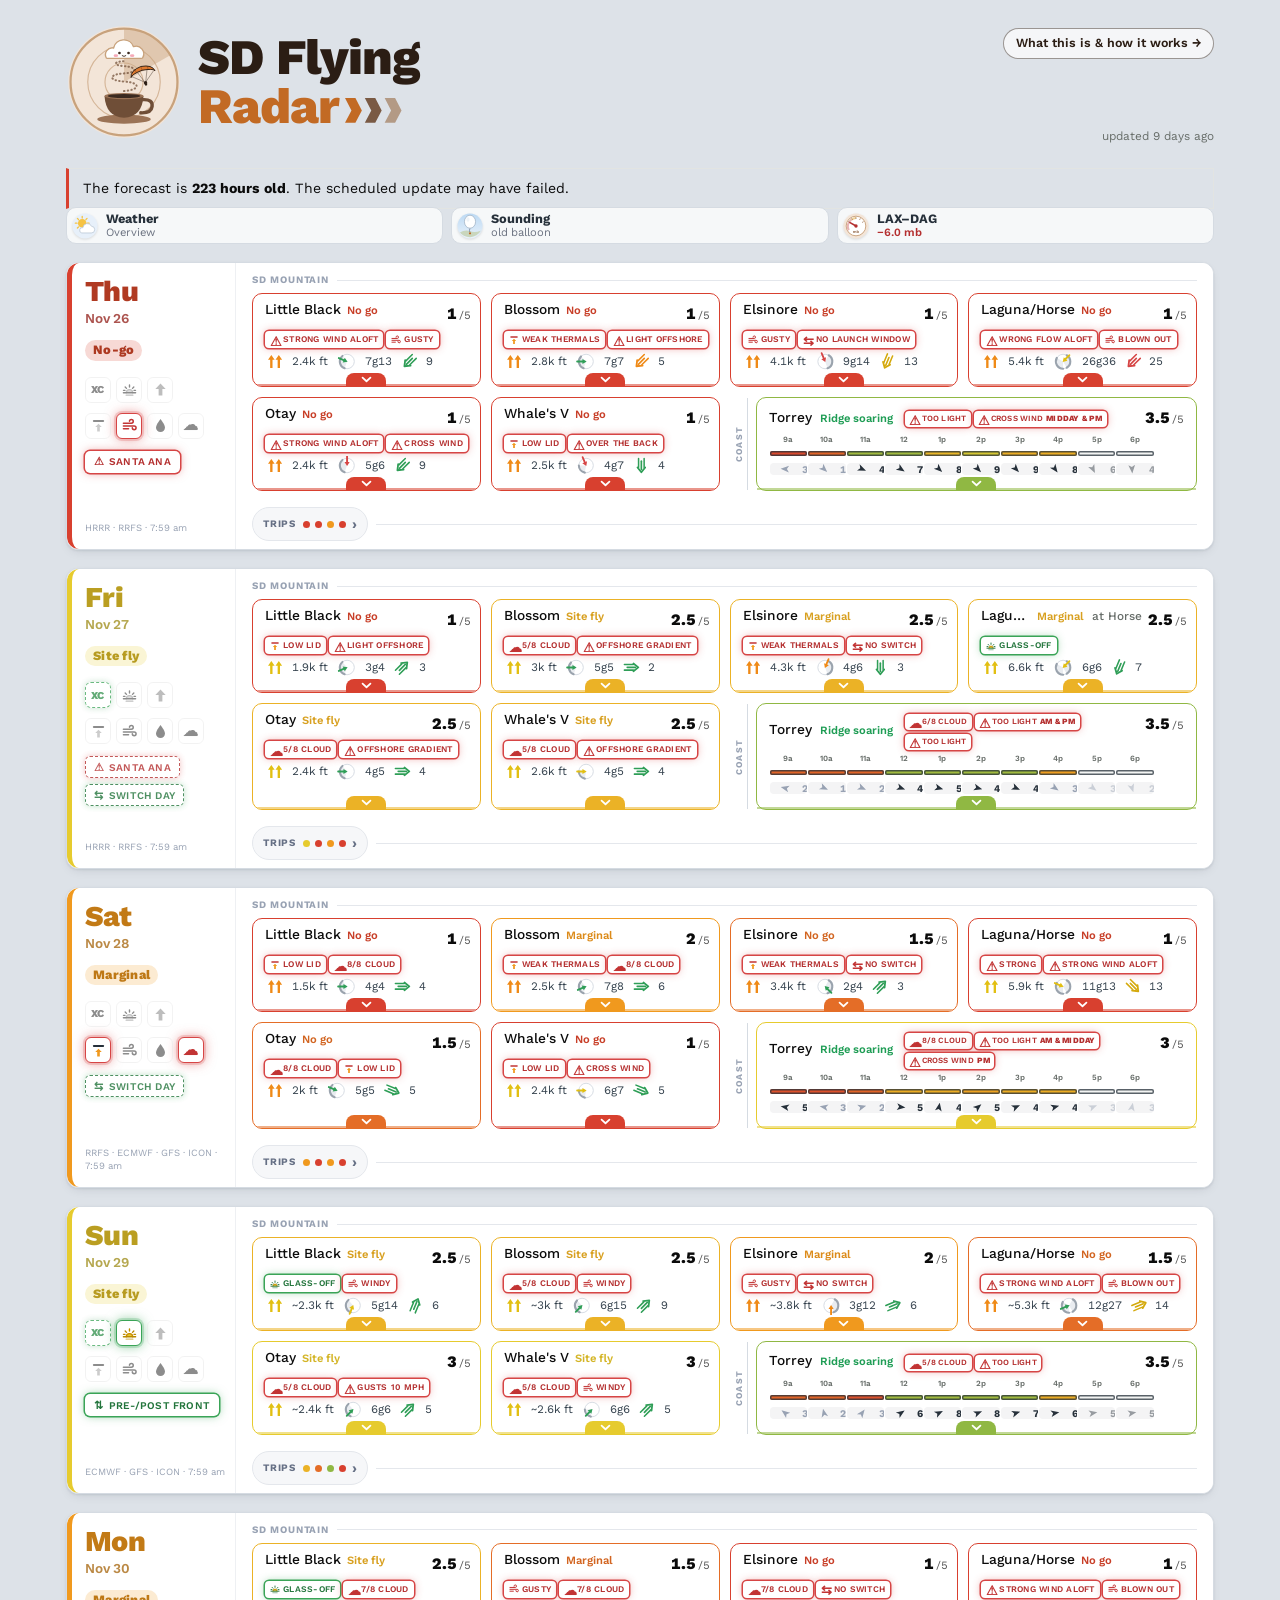
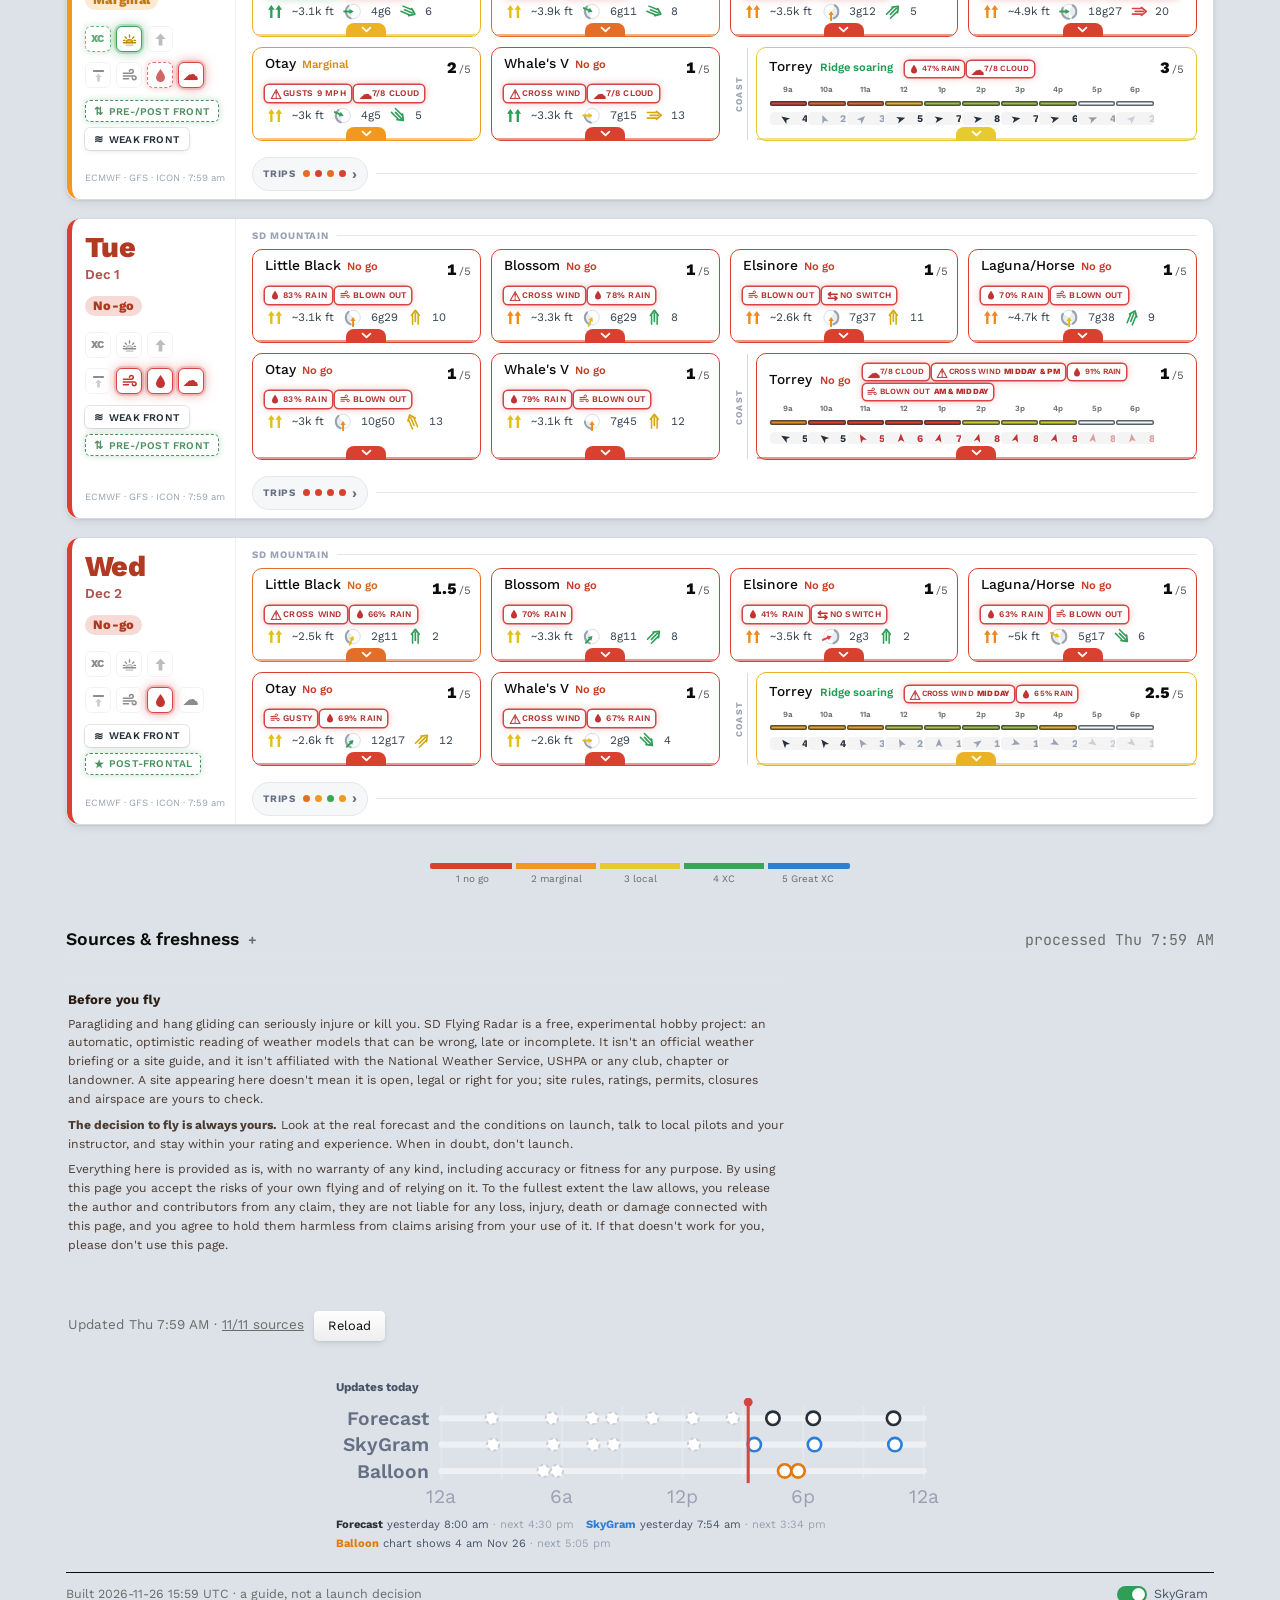
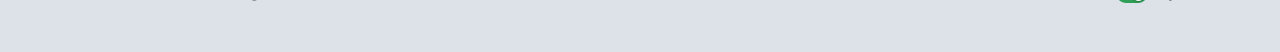
==== commit d35cf1e7: "Thanksgiving: a turkey under a paraglider wing flies in once per device today (Pacific), tap or 5 s " ====
--- a/index.html
+++ b/index.html
@@ -960,6 +960,7 @@
 </style>
 <link rel="stylesheet" href="scripts/ui/grid.css?v=202611251243">
 <link rel="stylesheet" href="scripts/ui/first.css?v=202611260316">
+<script src="scripts/ui/turkey.js?v=202611260851" defer></script>
 <script src="scripts/ui/stats.js?v=202611191636" defer></script>
 <script src="scripts/ui/install.js?v=202611210153" defer></script>
 <script src="scripts/ui/statsview.js?v=202611221455" defer></script>
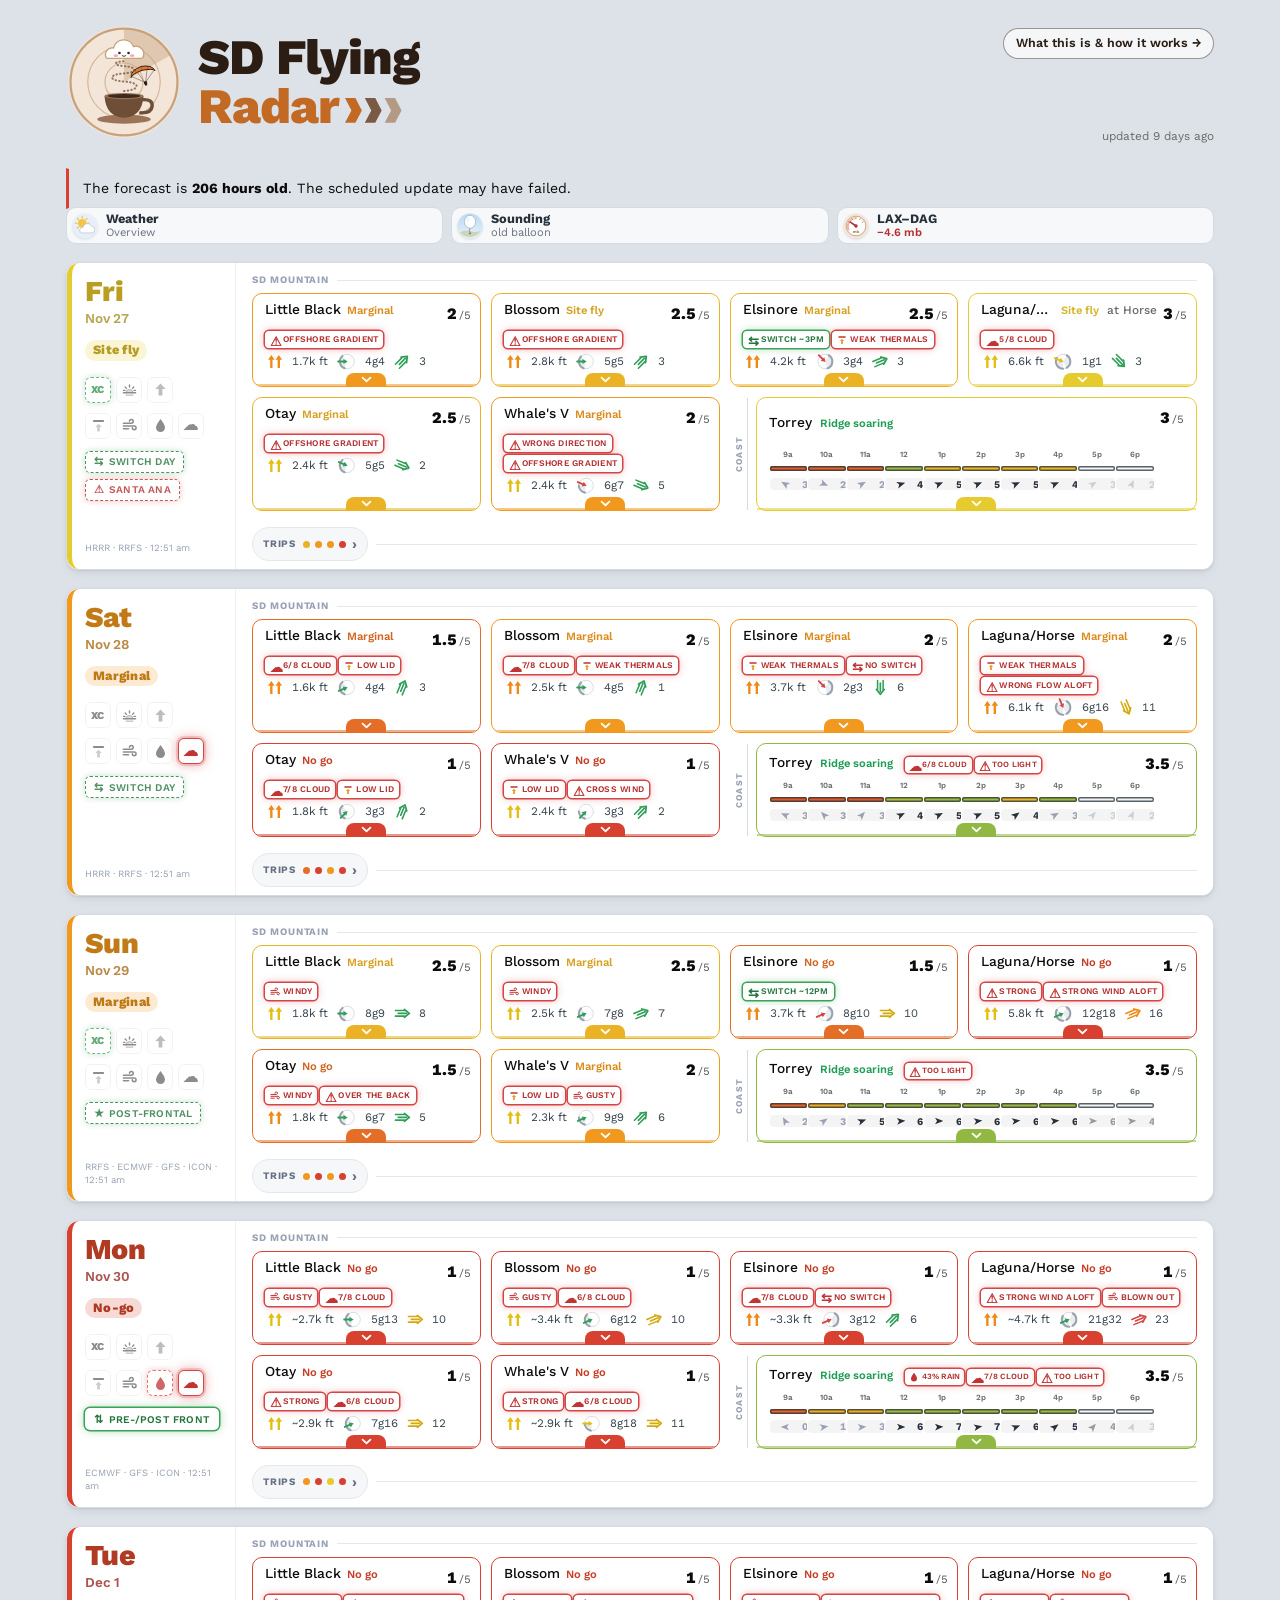
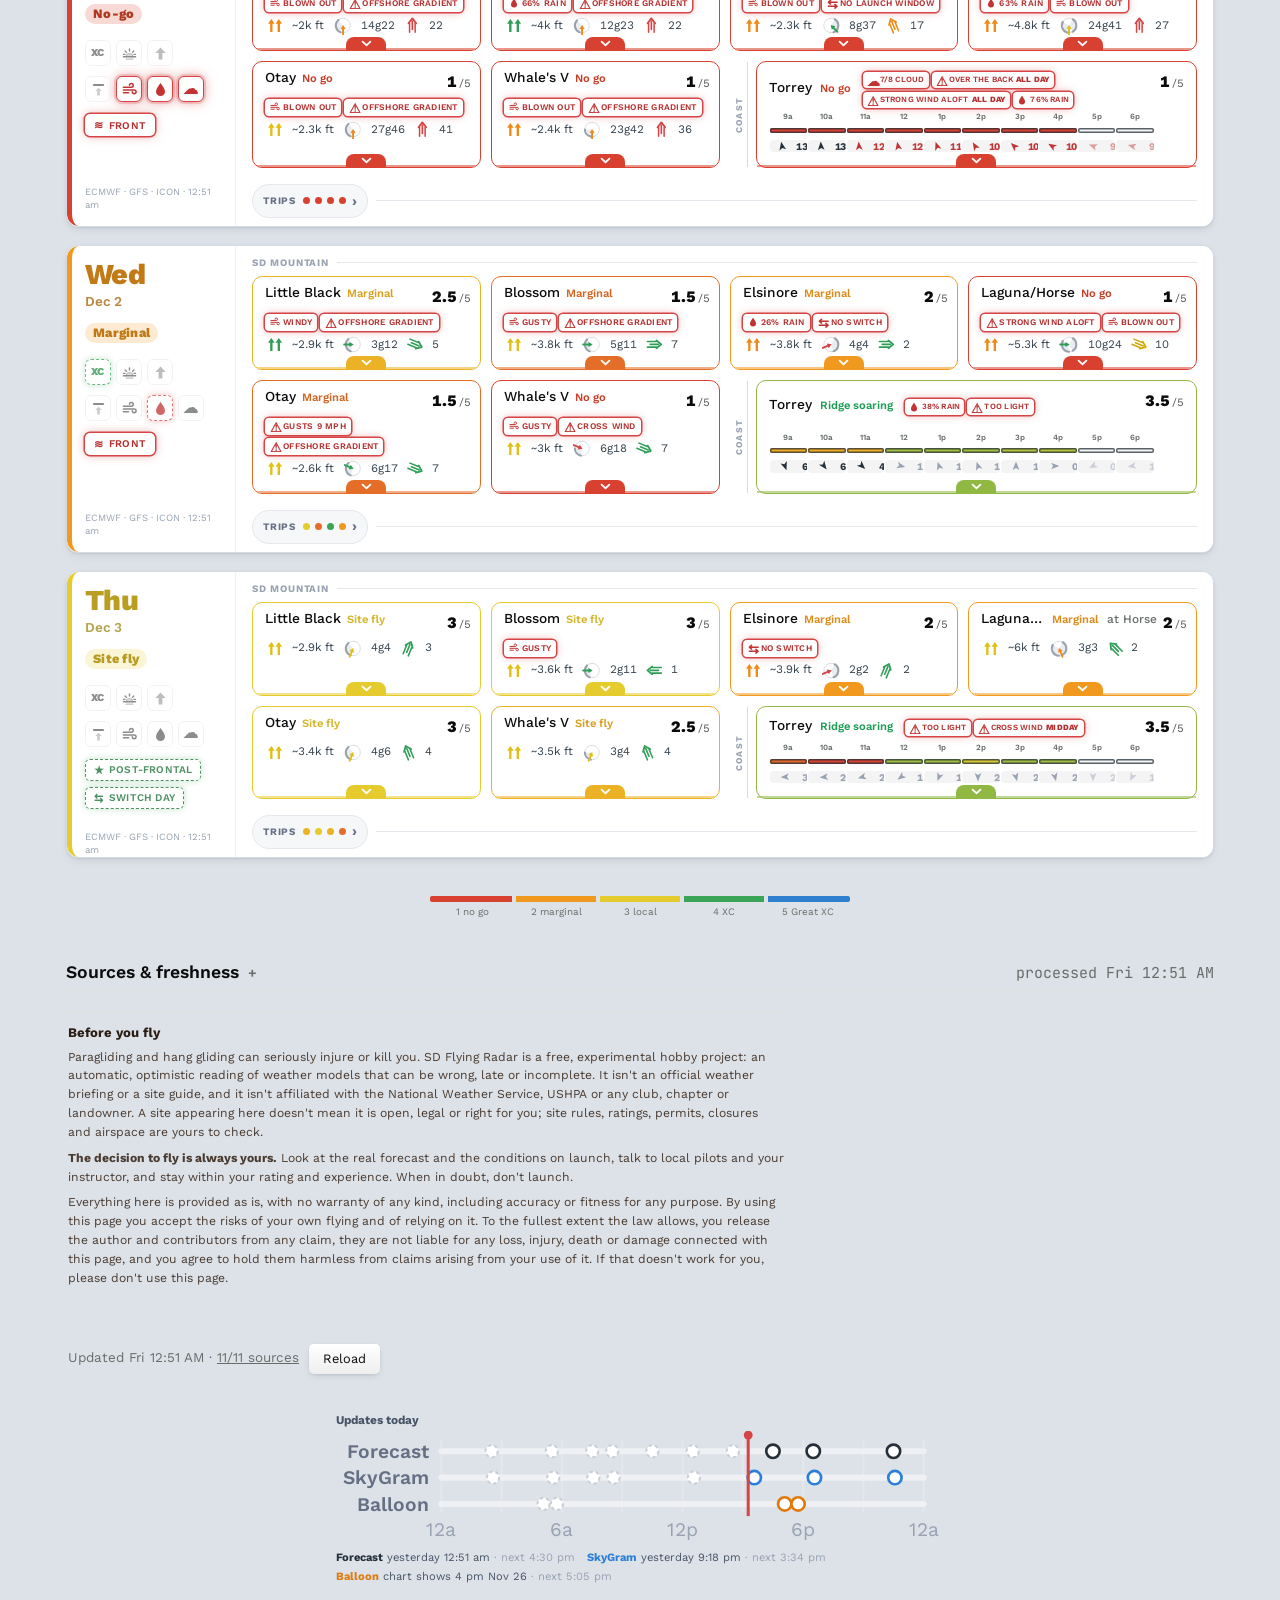
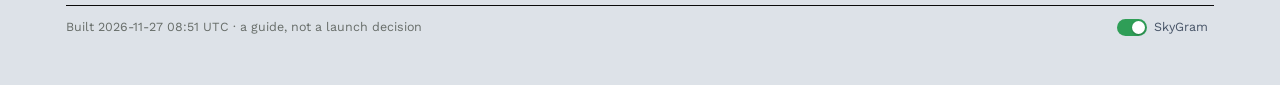
==== commit 6700f21d: "Remove the Thanksgiving turkey Co-Authored-By: Claude Opus 5.5 <noreply@anthropic.com> Claude-Sessio" ====
--- a/index.html
+++ b/index.html
@@ -960,7 +960,6 @@
 </style>
 <link rel="stylesheet" href="scripts/ui/grid.css?v=202611251243">
 <link rel="stylesheet" href="scripts/ui/first.css?v=202611260316">
-<script src="scripts/ui/turkey.js?v=202611260851" defer></script>
 <script src="scripts/ui/stats.js?v=202611191636" defer></script>
 <script src="scripts/ui/install.js?v=202611210153" defer></script>
 <script src="scripts/ui/statsview.js?v=202611221455" defer></script>
